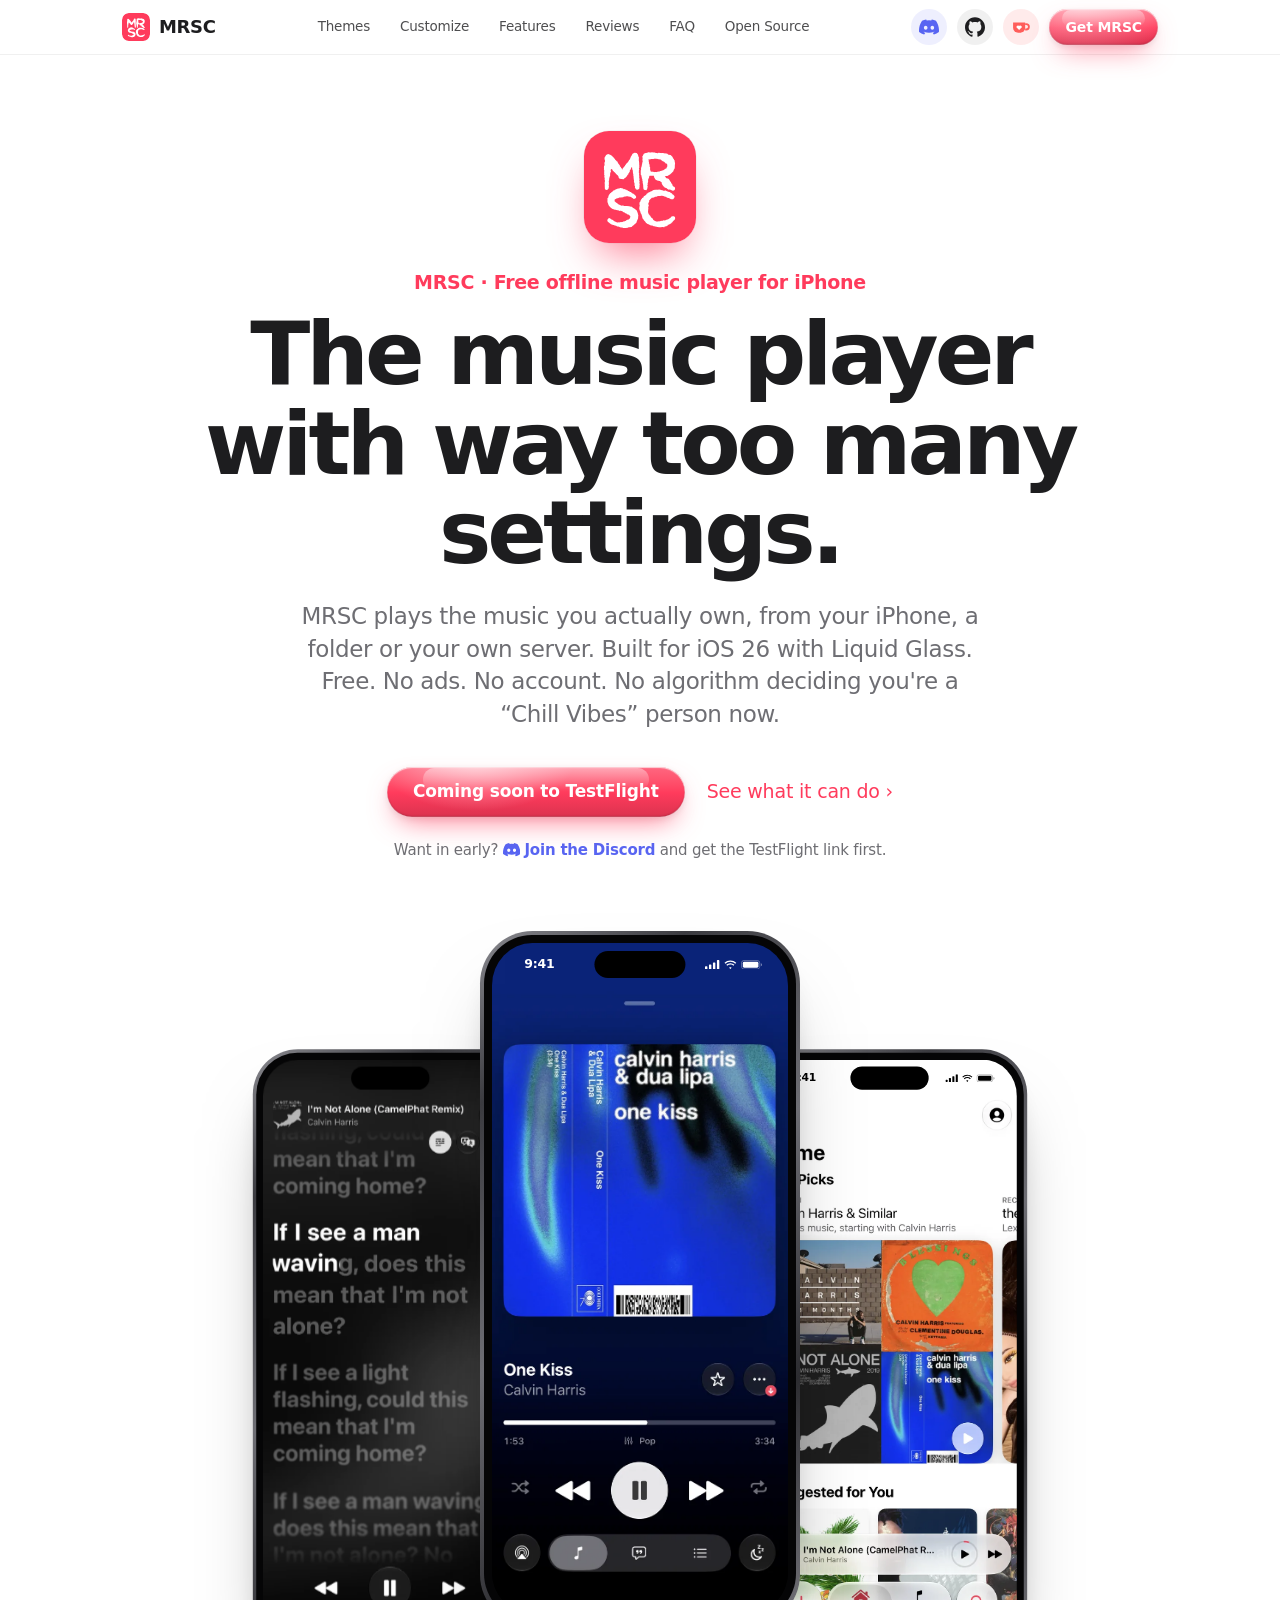
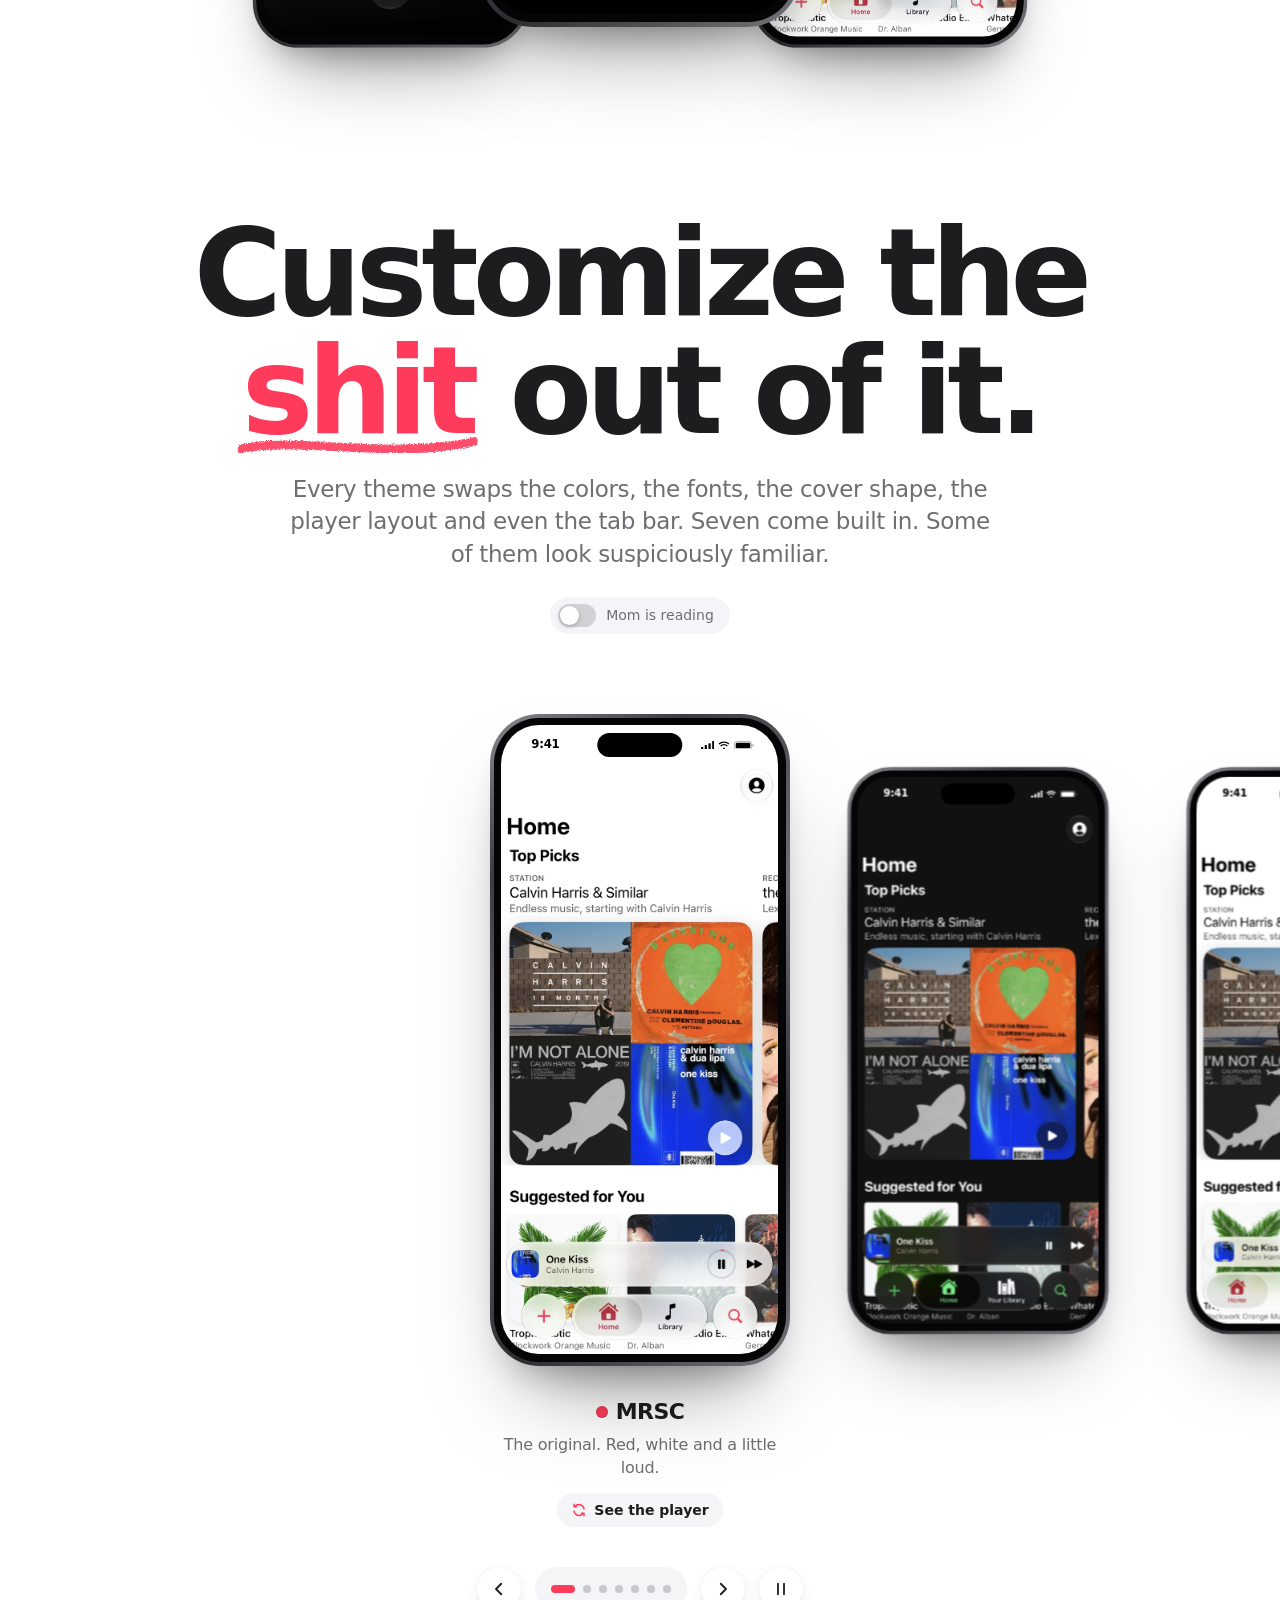
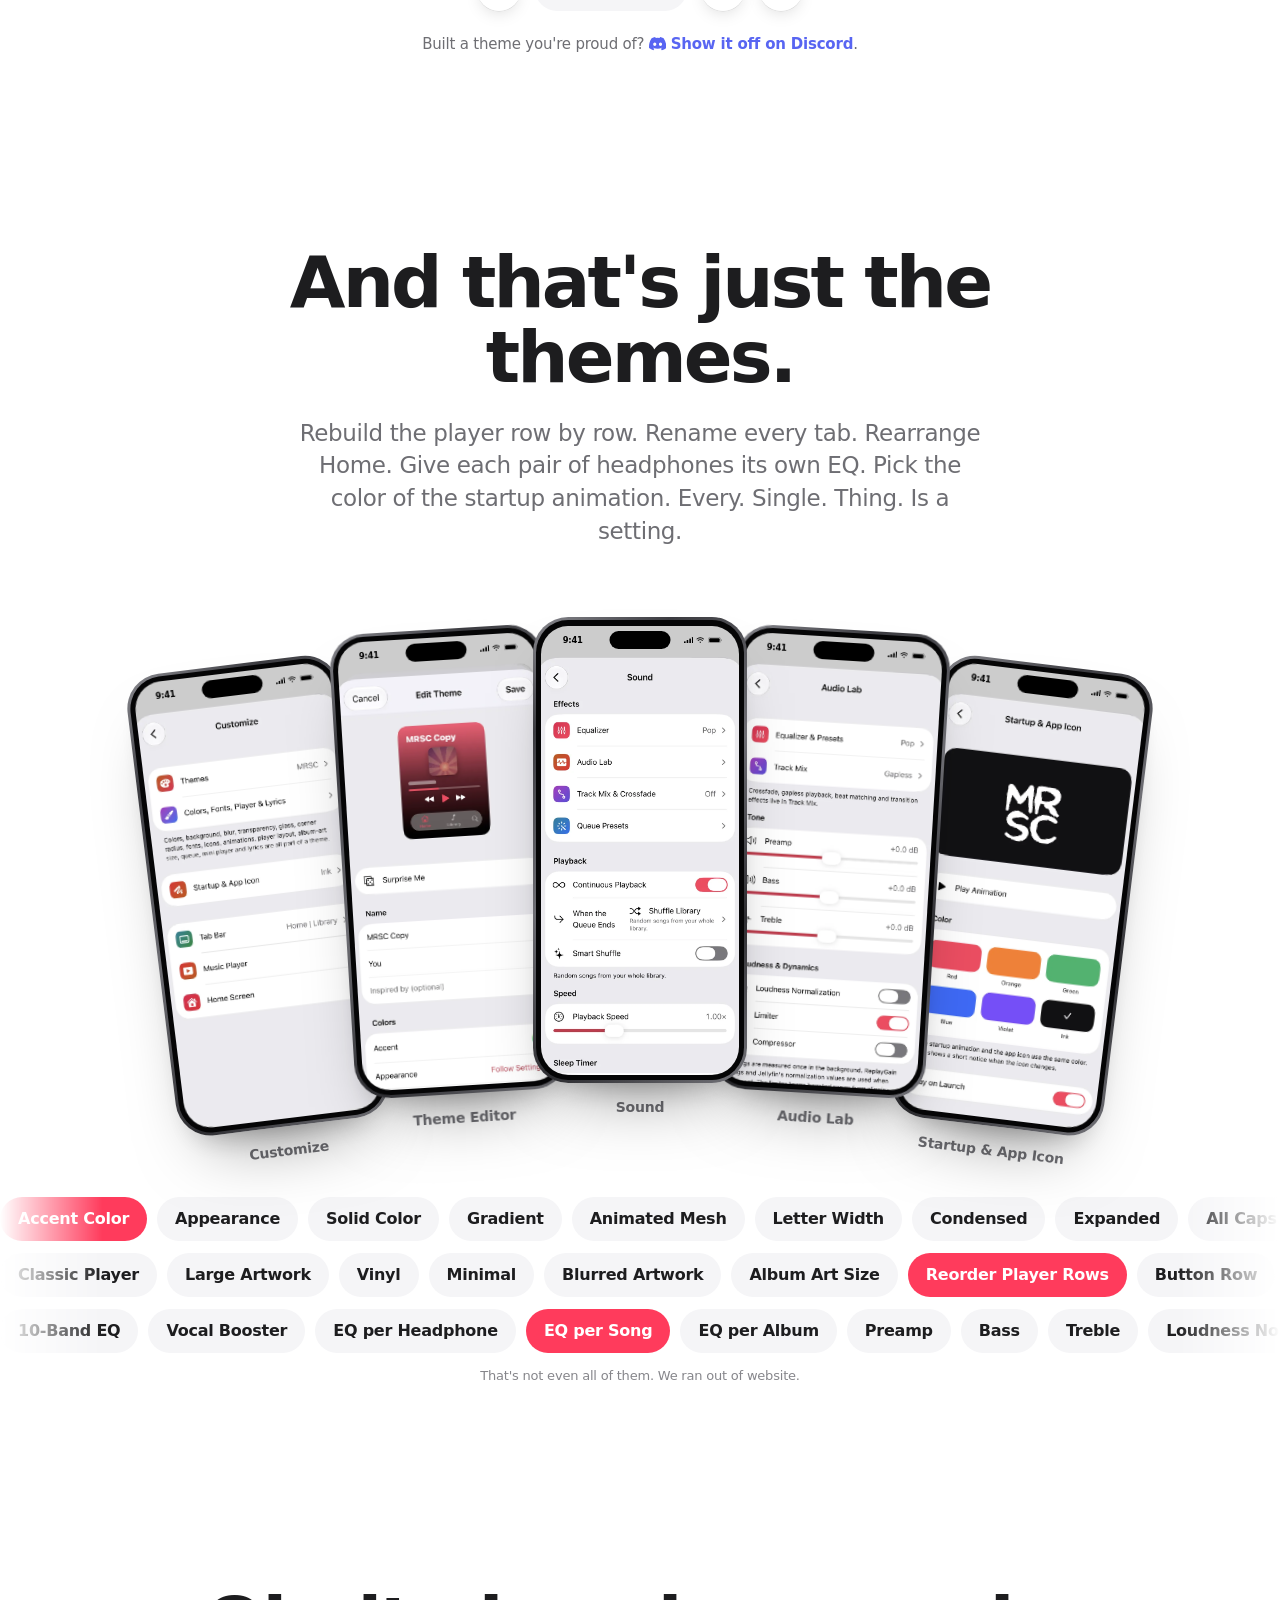
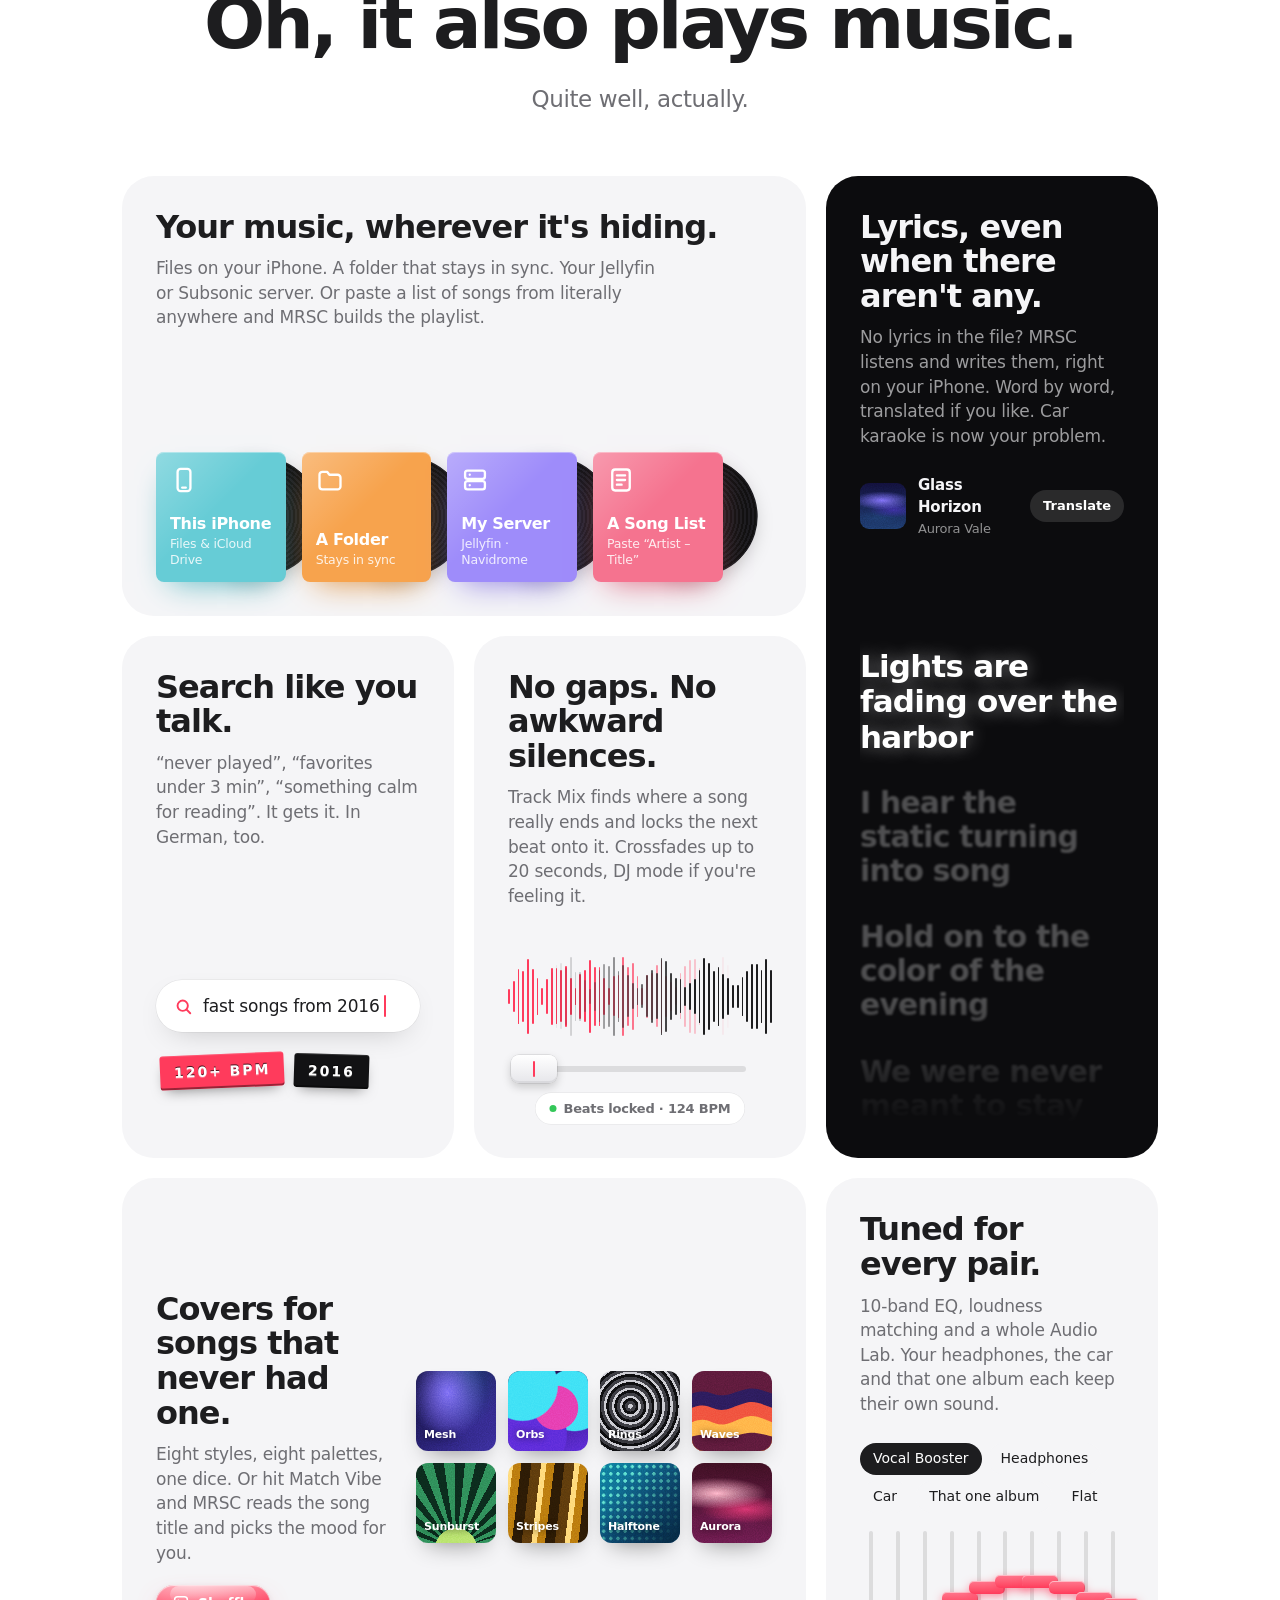
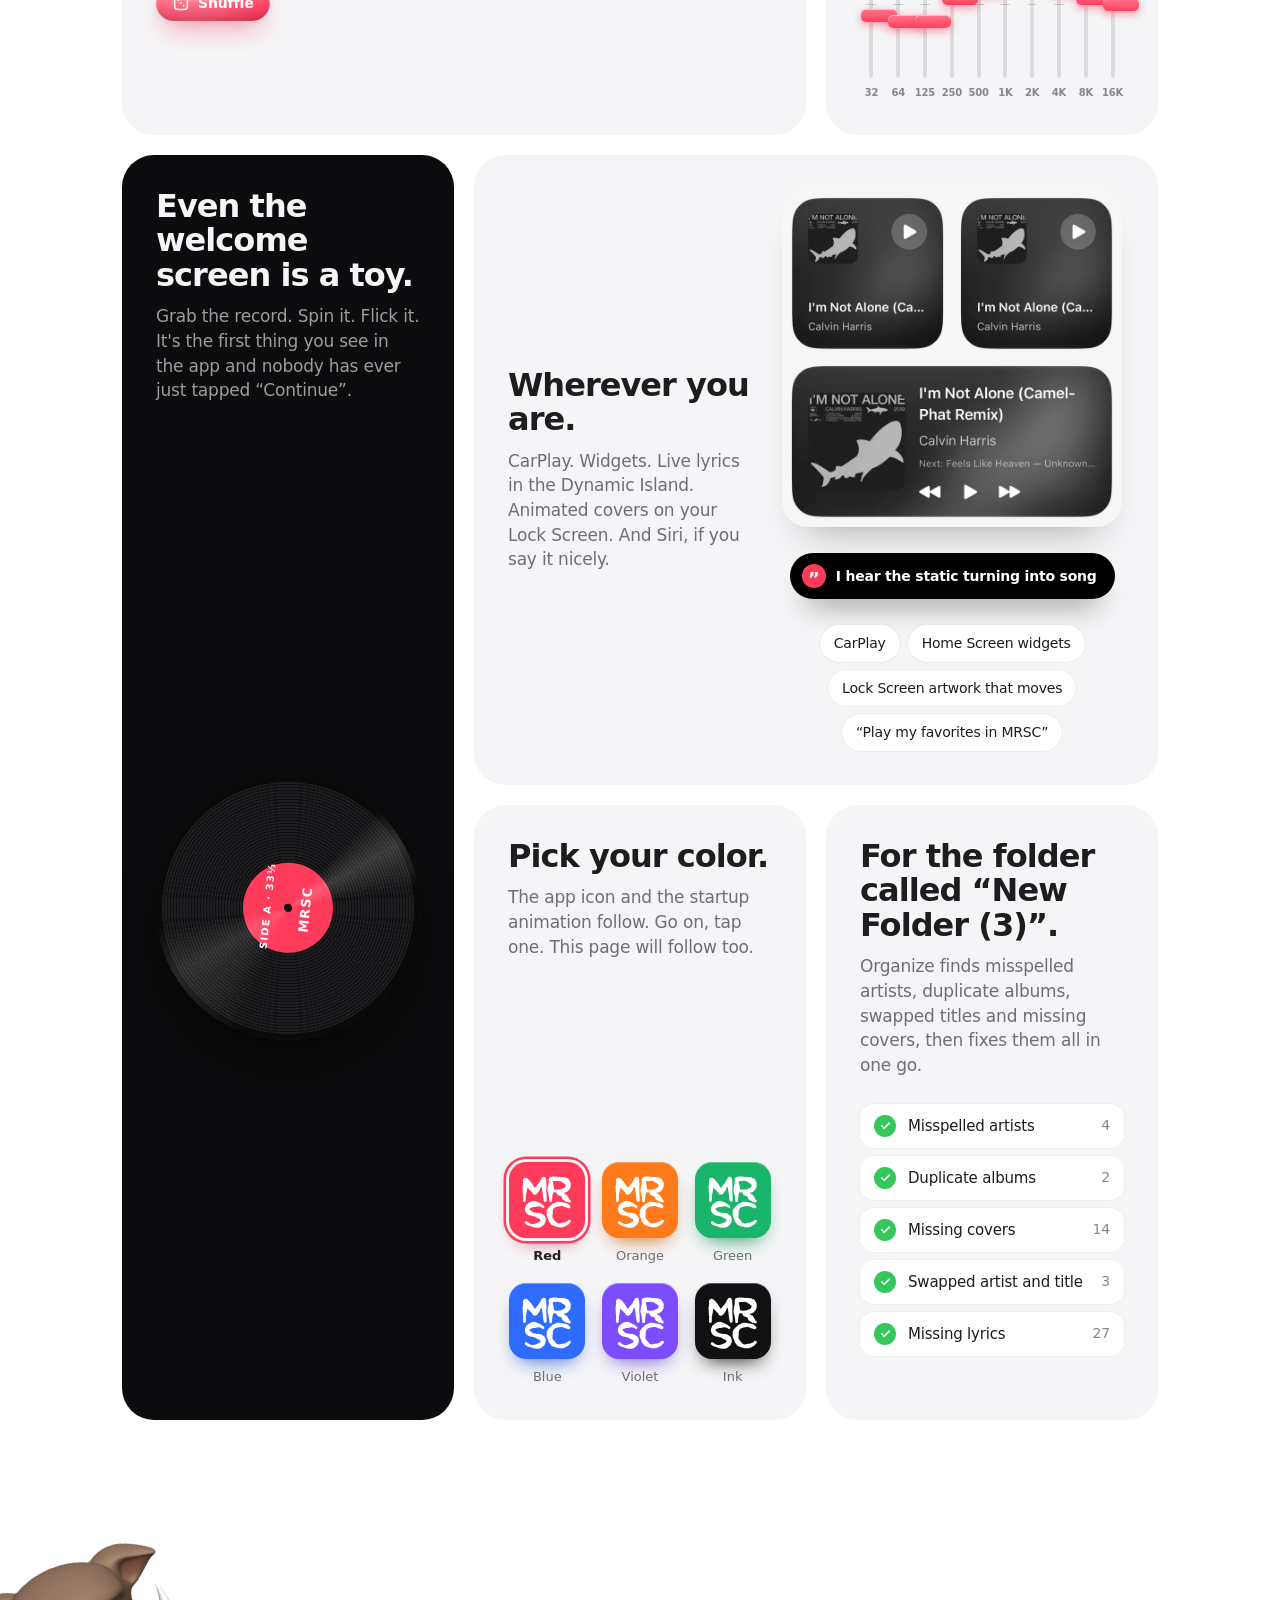
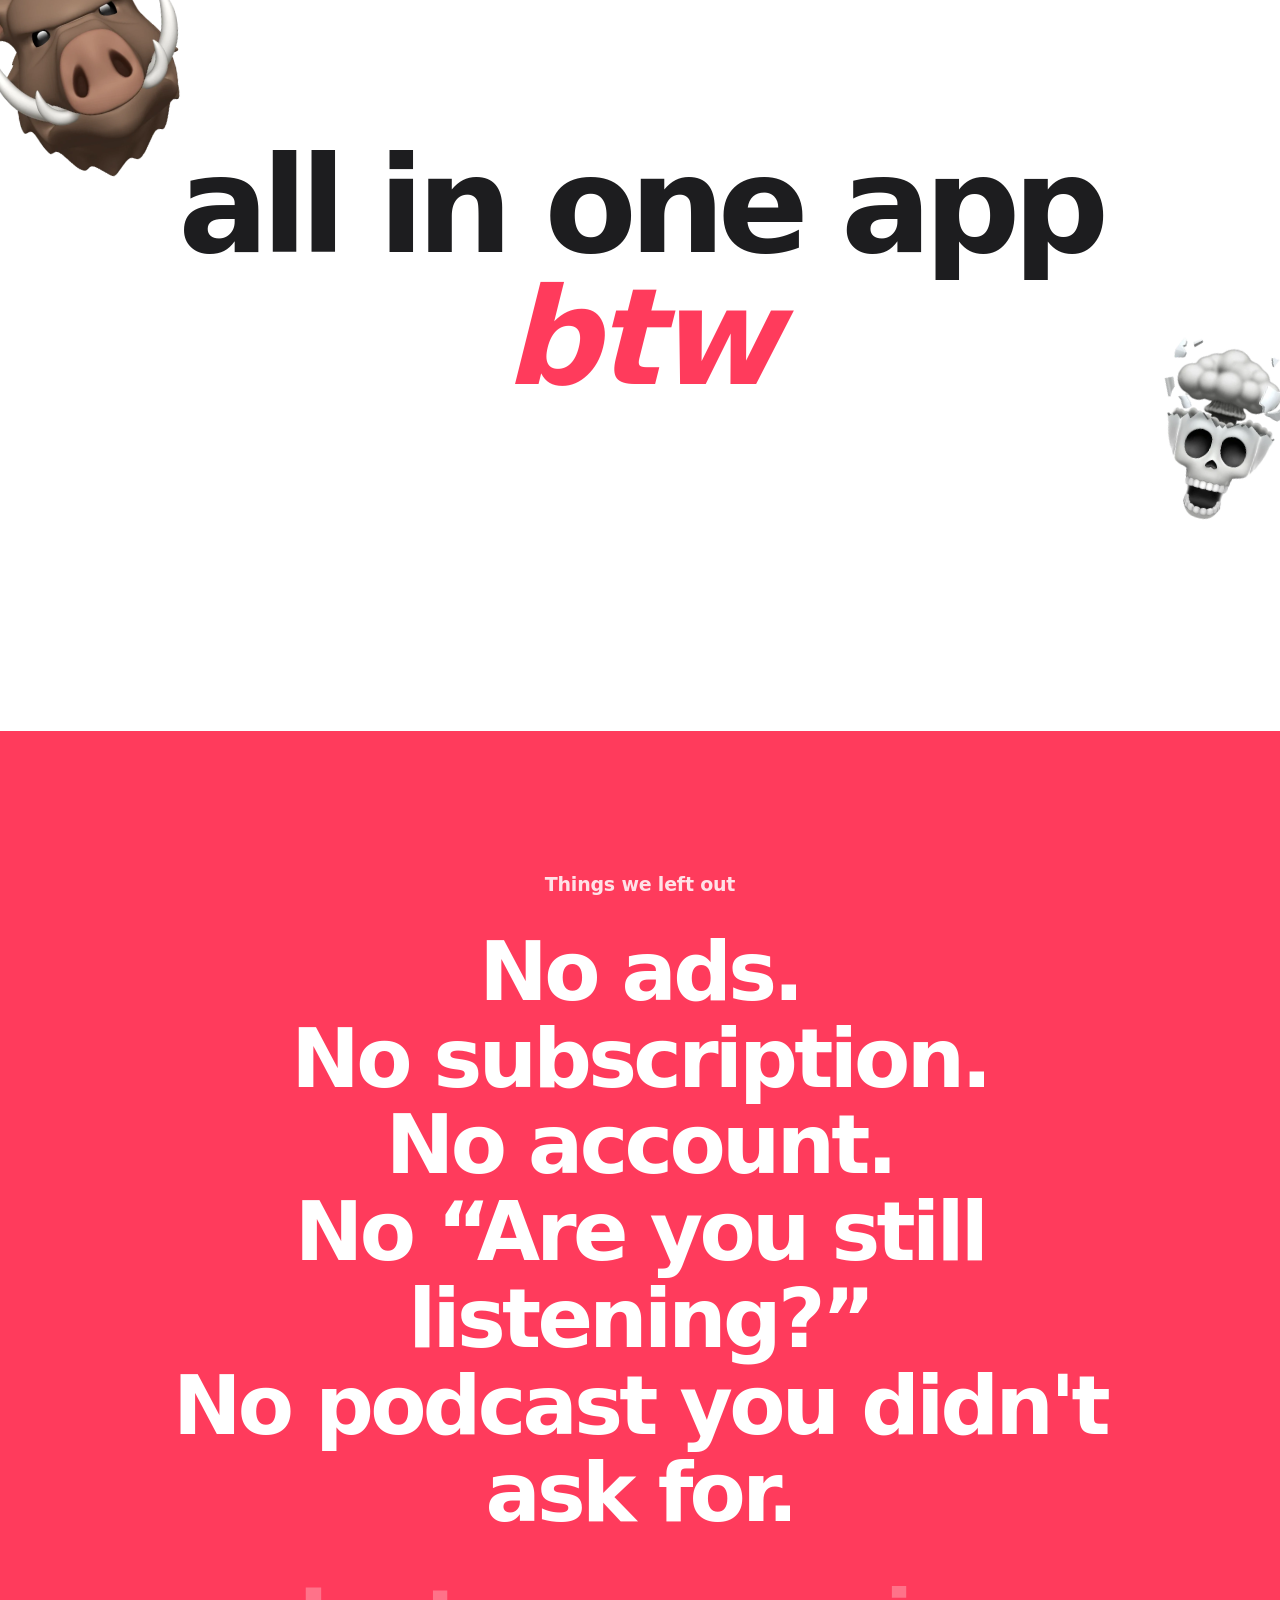
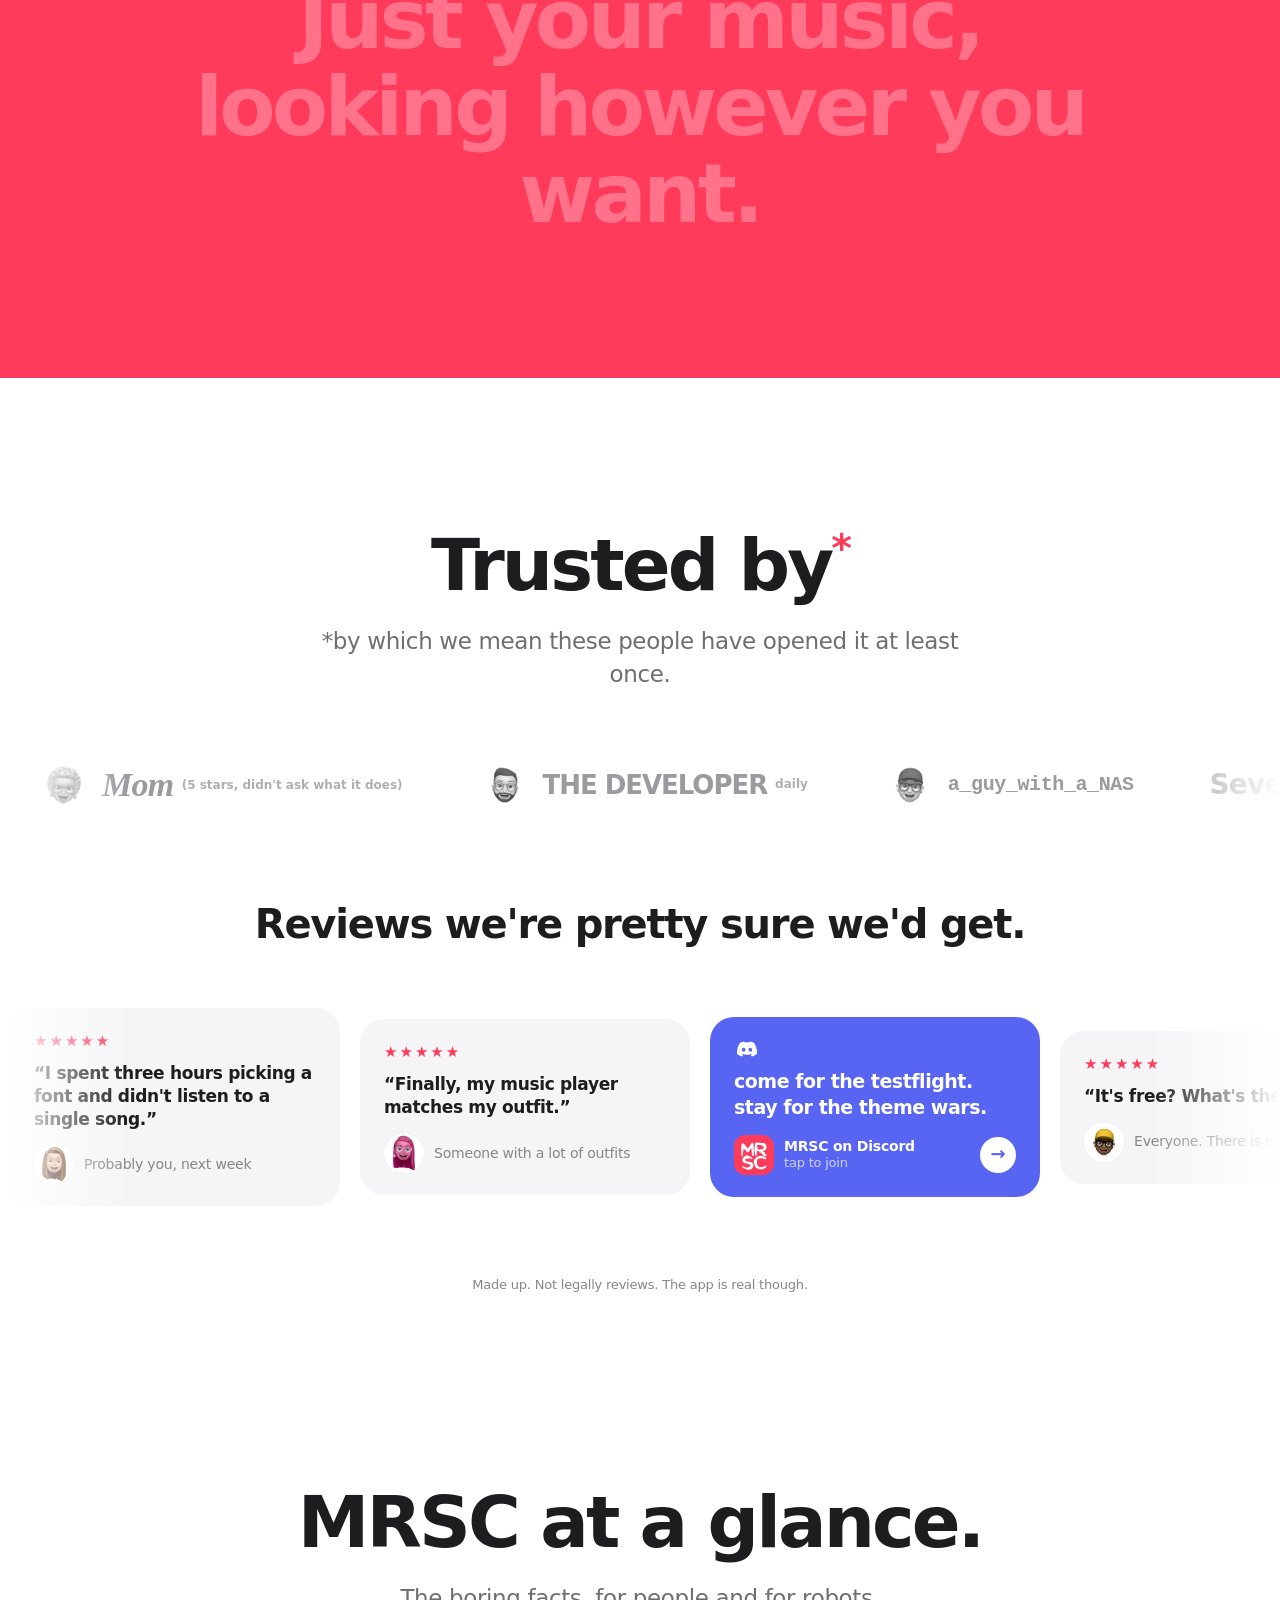
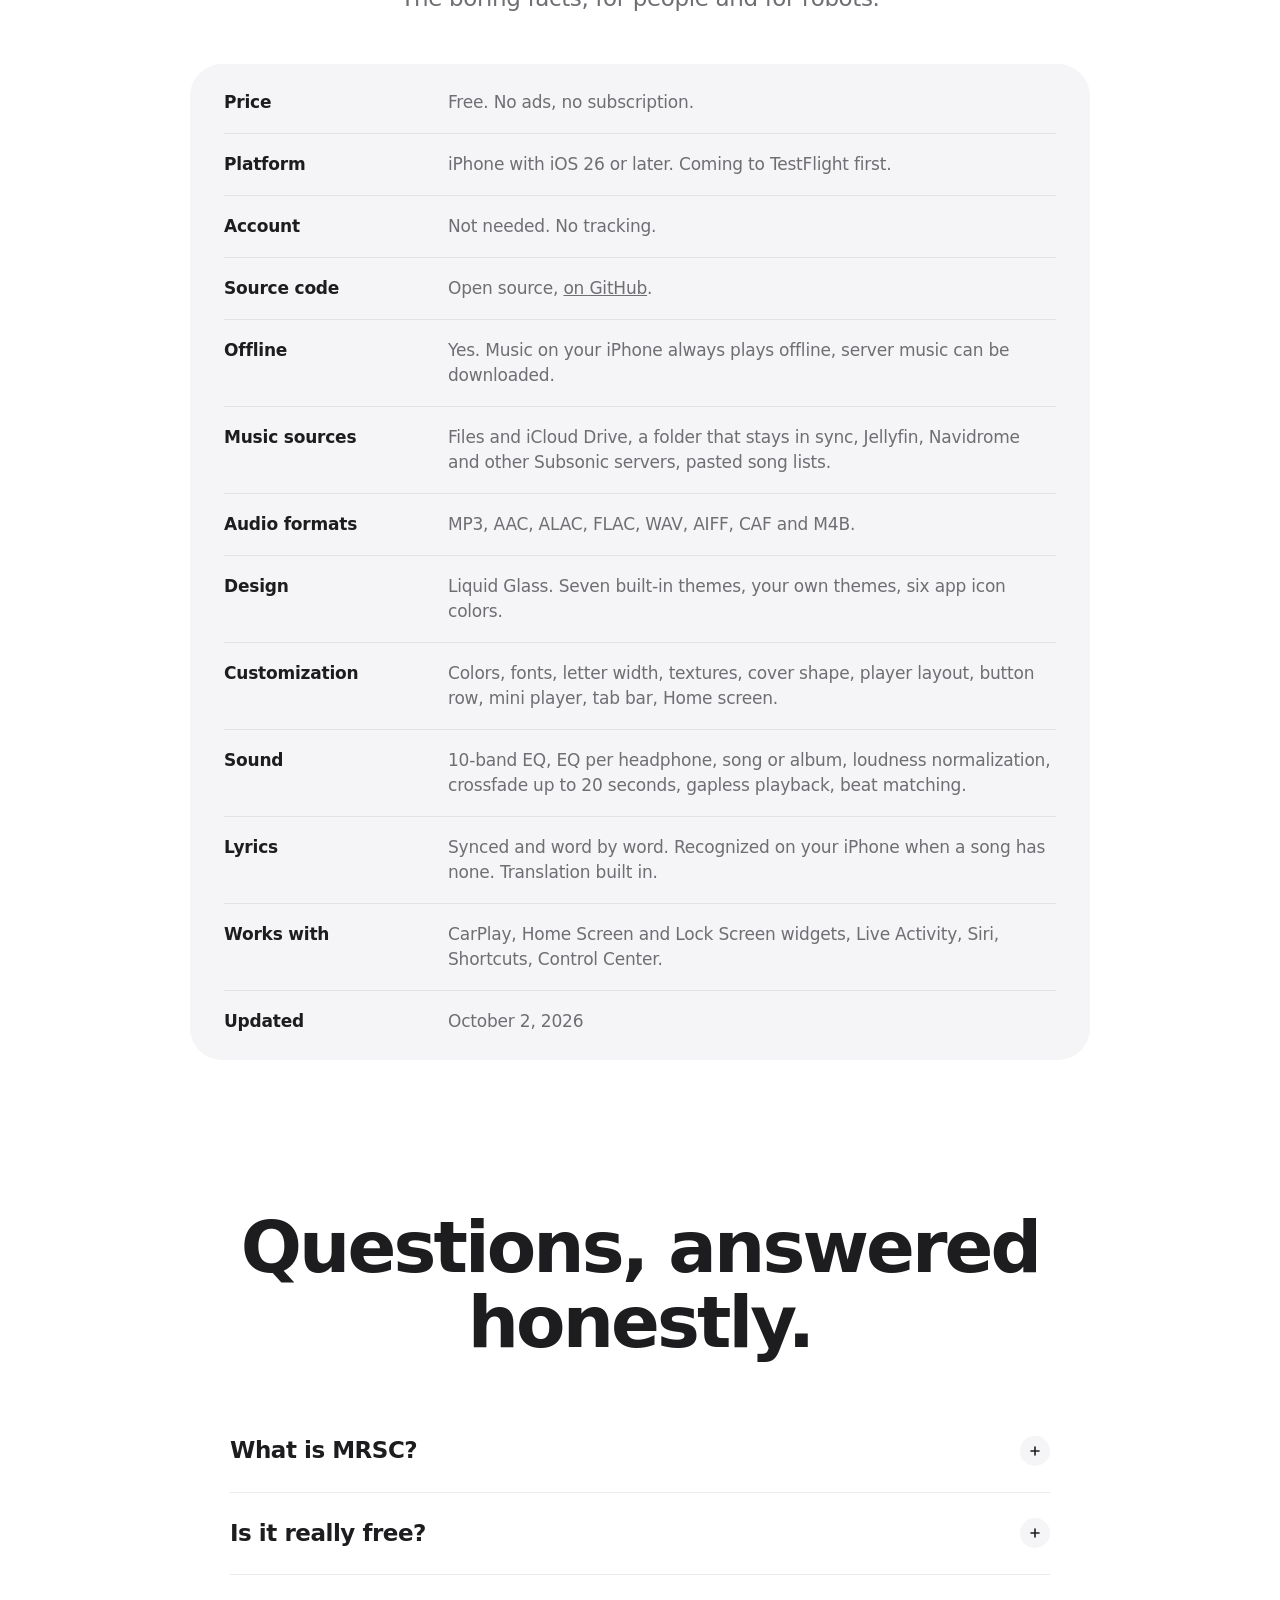
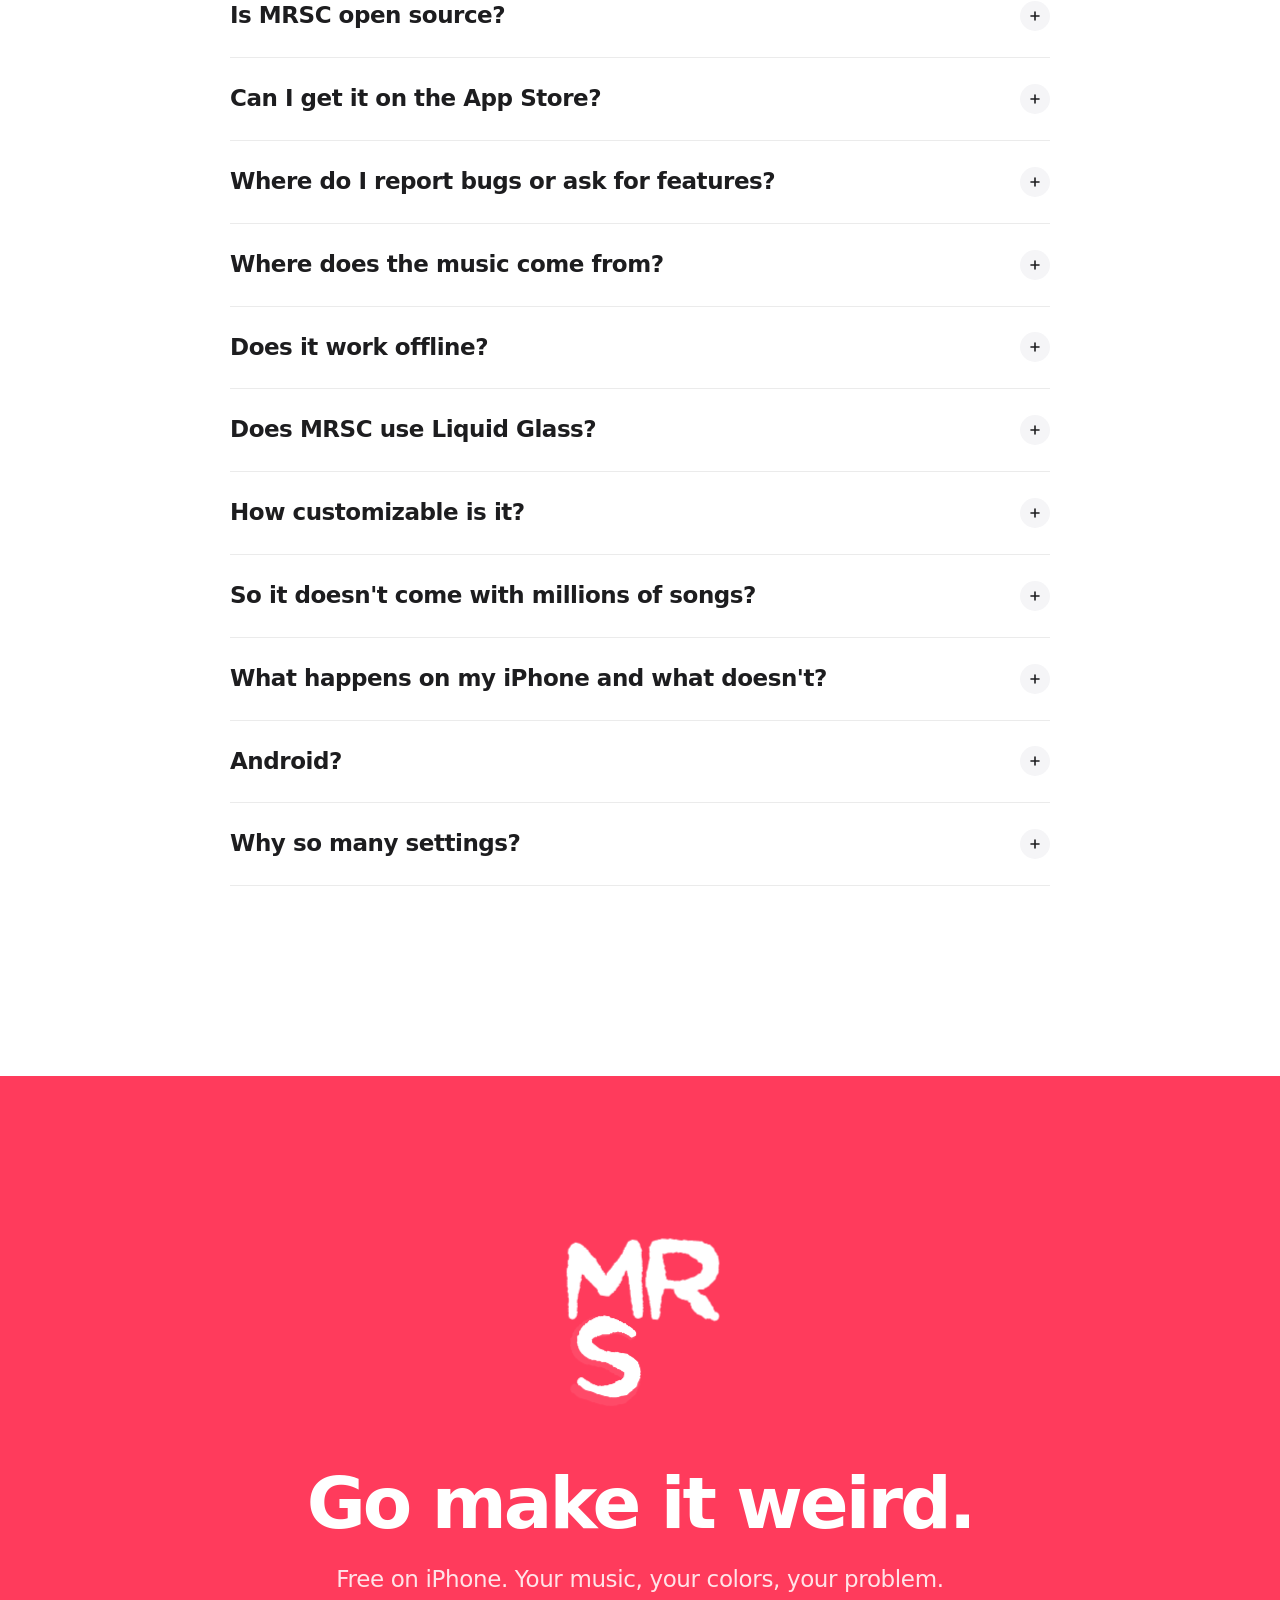
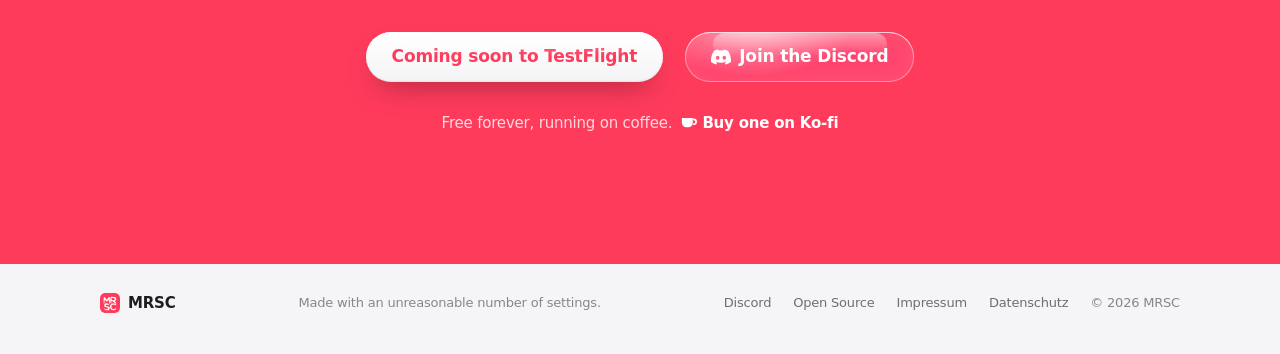
==== website/index.html @ f193be08 "MRSC: the music player with way too many settings Free, offline, customizable music player for iPhon" ====
<!doctype html>
<html lang="en">
<head>
<meta charset="utf-8">
<meta name="viewport" content="width=device-width, initial-scale=1, viewport-fit=cover">
<title>MRSC – Free, Customizable Offline Music Player for iPhone</title>
<meta name="description" content="MRSC is a free, customizable offline music player for iPhone with Liquid Glass design. Plays your own files, folders, Jellyfin or Navidrome. No ads, no account.">
<link rel="canonical" href="https://mrsc.pages.dev/">
<meta name="robots" content="index, follow, max-image-preview:large">
<meta name="theme-color" content="#FF3B5C">
<meta name="application-name" content="MRSC">
<meta name="apple-mobile-web-app-title" content="MRSC">
<meta property="og:type" content="website">
<meta property="og:site_name" content="MRSC">
<meta property="og:url" content="https://mrsc.pages.dev/">
<meta property="og:title" content="MRSC: the free music player with way too many settings">
<meta property="og:description" content="A free, offline, endlessly customizable music player for iPhone. Liquid Glass, your own files or server, no ads, no account.">
<meta property="og:image" content="https://mrsc.pages.dev/img/og-image.jpg">
<meta property="og:image:width" content="1200">
<meta property="og:image:height" content="630">
<meta property="og:image:alt" content="MRSC on iPhone: the player and the Home screen, next to the MRSC logo">
<meta property="og:locale" content="en_US">
<meta name="twitter:card" content="summary_large_image">
<meta name="twitter:title" content="MRSC: the free music player with way too many settings">
<meta name="twitter:description" content="A free, offline, endlessly customizable music player for iPhone. Liquid Glass, your own files or server, no ads, no account.">
<meta name="twitter:image" content="https://mrsc.pages.dev/img/og-image.jpg">
<link rel="icon" href="/favicon.ico" sizes="48x48">
<link rel="icon" href="/assets/favicon.svg" type="image/svg+xml">
<link rel="icon" href="/assets/favicon-96.png" type="image/png" sizes="96x96">
<link rel="apple-touch-icon" href="/assets/apple-touch-icon.png">
<link rel="manifest" href="site.webmanifest">
<link rel="preload" as="image" href="img/player-mrsc.webp" type="image/webp">
<script type="application/ld+json">
{
 "@context": "https://schema.org",
 "@graph": [
  {
   "@type": "MobileApplication",
   "@id": "https://mrsc.pages.dev/#app",
   "name": "MRSC",
   "alternateName": "MRSC Music Player",
   "description": "A free, customizable offline music player for iPhone with Liquid Glass design. Plays music files, synced folders and Jellyfin, Navidrome or Subsonic servers. No ads, no account.",
   "url": "https://mrsc.pages.dev/",
   "image": "https://mrsc.pages.dev/assets/icon-512.png",
   "screenshot": [
    "https://mrsc.pages.dev/img/player-mrsc.webp",
    "https://mrsc.pages.dev/img/home-mrsc.webp",
    "https://mrsc.pages.dev/img/lyrics.webp",
    "https://mrsc.pages.dev/img/customize.webp"
   ],
   "operatingSystem": "iOS 26 or later",
   "applicationCategory": "MultimediaApplication",
   "applicationSubCategory": "Music player",
   "isAccessibleForFree": true,
   "codeRepository": "https://github.com/Henkek221/mrsc",
   "offers": {
    "@type": "Offer",
    "price": "0",
    "priceCurrency": "EUR"
   },
   "inLanguage": "en",
   "dateModified": "2026-10-02",
   "keywords": "offline music player, iPhone music player, customizable music player, Liquid Glass, free music player without ads, Jellyfin client, Navidrome client, Subsonic client, FLAC player, synced lyrics",
   "featureList": [
    "Plays music offline from files, iCloud Drive and synced folders",
    "Streams and downloads from Jellyfin, Navidrome and other Subsonic servers",
    "Liquid Glass design for iOS 26",
    "Seven built-in themes and a full theme editor",
    "Customizable player layout, button row, tab bar and Home screen",
    "Synced, word-by-word lyrics with on-device recognition and translation",
    "10-band equalizer, per-headphone EQ, loudness normalization",
    "Crossfade, gapless playback and beat-matched transitions",
    "Smart search in plain English or German",
    "CarPlay, widgets, Live Activity, Siri and Shortcuts",
    "No ads, no subscription, no account",
    "Open source on GitHub"
   ],
   "publisher": {
    "@id": "https://mrsc.pages.dev/#org"
   }
  },
  {
   "@type": "Organization",
   "@id": "https://mrsc.pages.dev/#org",
   "name": "MRSC",
   "url": "https://mrsc.pages.dev/",
   "logo": "https://mrsc.pages.dev/assets/icon-512.png",
   "sameAs": [
    "https://discord.gg/kZTTJxjvQW",
    "https://github.com/Henkek221/mrsc",
    "https://ko-fi.com/henrikkk"
   ]
  },
  {
   "@type": "WebSite",
   "@id": "https://mrsc.pages.dev/#website",
   "url": "https://mrsc.pages.dev/",
   "name": "MRSC",
   "inLanguage": "en",
   "publisher": {
    "@id": "https://mrsc.pages.dev/#org"
   }
  },
  {
   "@type": "FAQPage",
   "@id": "https://mrsc.pages.dev/#faq",
   "mainEntity": [
    {
     "@type": "Question",
     "name": "What is MRSC?",
     "acceptedAnswer": {
      "@type": "Answer",
      "text": "MRSC is a free music player for iPhone that plays the music you own: files on your iPhone, a folder that stays in sync, or your own Jellyfin, Navidrome or Subsonic server. It works offline, has no ads and no account, uses Apple's Liquid Glass design and lets you customize almost everything."
     }
    },
    {
     "@type": "Question",
     "name": "Is it really free?",
     "acceptedAnswer": {
      "@type": "Answer",
      "text": "Yes. No ads, no subscription, no account. The app's own About page says so and we're not going to argue with it. If you'd like to say thanks anyway, you can buy the developer a coffee on Ko-fi."
     }
    },
    {
     "@type": "Question",
     "name": "Is MRSC open source?",
     "acceptedAnswer": {
      "@type": "Answer",
      "text": "Yes. The whole app is on GitHub. Read it, fork it, or add the setting you think is missing and send a pull request."
     }
    },
    {
     "@type": "Question",
     "name": "Can I get it on the App Store?",
     "acceptedAnswer": {
      "@type": "Answer",
      "text": "Not yet. MRSC is coming to TestFlight first, so you can try the beta before it lands in the App Store. Join the MRSC Discord and you get the TestFlight link first."
     }
    },
    {
     "@type": "Question",
     "name": "Where do I report bugs or ask for features?",
     "acceptedAnswer": {
      "@type": "Answer",
      "text": "On the MRSC Discord. Post bugs, ideas and your weirdest themes there. Someone actually reads it, usually faster than is healthy."
     }
    },
    {
     "@type": "Question",
     "name": "Where does the music come from?",
     "acceptedAnswer": {
      "@type": "Answer",
      "text": "From you. Files on your iPhone or iCloud Drive, a folder that stays in sync, or your own music server: Jellyfin, Navidrome and anything else that speaks Subsonic (Gonic, Airsonic, Ampache, Nextcloud Music). It plays MP3, AAC, ALAC, FLAC, WAV, AIFF and friends."
     }
    },
    {
     "@type": "Question",
     "name": "Does it work offline?",
     "acceptedAnswer": {
      "@type": "Answer",
      "text": "Yes. Music on your iPhone always plays offline. Music from your server can be downloaded, then you flip on Offline Mode. Favorites and plays you change offline sync back once you're online again."
     }
    },
    {
     "@type": "Question",
     "name": "Does MRSC use Liquid Glass?",
     "acceptedAnswer": {
      "@type": "Answer",
      "text": "Yes. MRSC is built for iOS 26 and uses Apple's Liquid Glass for the tab bar, the player controls and the buttons. Themes can tint the glass with your accent color and change blur, transparency and corner radius."
     }
    },
    {
     "@type": "Question",
     "name": "How customizable is it?",
     "acceptedAnswer": {
      "@type": "Answer",
      "text": "Very. Seven built-in themes, or build your own: accent color, background, font, letter width, textures, cover shape, player layout, button row, mini player, tab bar, Home screen and app icon. Themes can be shared as .mrsctheme files."
     }
    },
    {
     "@type": "Question",
     "name": "So it doesn't come with millions of songs?",
     "acceptedAnswer": {
      "@type": "Answer",
      "text": "Nope. MRSC plays the music you already have. Free streaming of everything would be lovely, but lawyers exist. You can paste a song list from anywhere and MRSC builds the playlist from your own library."
     }
    },
    {
     "@type": "Question",
     "name": "What happens on my iPhone and what doesn't?",
     "acceptedAnswer": {
      "@type": "Answer",
      "text": "Lyrics recognition, translation, smart search and the daily “Made for You” mixes all run on your iPhone. When you ask MRSC to fix tags or find covers, it looks them up online (iTunes Search, MusicBrainz, Cover Art Archive)."
     }
    },
    {
     "@type": "Question",
     "name": "Android?",
     "acceptedAnswer": {
      "@type": "Answer",
      "text": "iPhone only. Portrait only. We have priorities."
     }
    },
    {
     "@type": "Question",
     "name": "Why so many settings?",
     "acceptedAnswer": {
      "@type": "Answer",
      "text": "Yes."
     }
    }
   ]
  }
 ]
}
</script>
<link rel="stylesheet" href="styles.css?v=20261004d">
<script>document.documentElement.classList.add('js')</script>
<noscript><style>.splash{display:none}body.is-splashing{overflow:auto}</style></noscript>
</head>
<body class="is-splashing">
<svg width="0" height="0" style="position:absolute" aria-hidden="true"><symbol id="i-discord" viewBox="0 0 24 24"><path d="M20.317 4.37a19.791 19.791 0 0 0-4.885-1.515.074.074 0 0 0-.079.037c-.21.375-.444.864-.608 1.25a18.27 18.27 0 0 0-5.487 0 12.64 12.64 0 0 0-.617-1.25.077.077 0 0 0-.079-.037A19.736 19.736 0 0 0 3.677 4.37a.07.07 0 0 0-.032.027C.533 9.046-.32 13.58.099 18.057a.082.082 0 0 0 .031.057 19.9 19.9 0 0 0 5.993 3.03.078.078 0 0 0 .084-.028c.462-.63.874-1.295 1.226-1.994a.076.076 0 0 0-.041-.106 13.107 13.107 0 0 1-1.872-.892.077.077 0 0 1-.008-.128 10.2 10.2 0 0 0 .372-.292.074.074 0 0 1 .077-.01c3.928 1.793 8.18 1.793 12.062 0a.074.074 0 0 1 .078.01c.12.098.246.198.373.292a.077.077 0 0 1-.006.127 12.299 12.299 0 0 1-1.873.892.077.077 0 0 0-.041.107c.36.698.772 1.362 1.225 1.993a.076.076 0 0 0 .084.028 19.839 19.839 0 0 0 6.002-3.03.077.077 0 0 0 .032-.054c.5-5.177-.838-9.674-3.549-13.66a.061.061 0 0 0-.031-.03zM8.02 15.33c-1.183 0-2.157-1.085-2.157-2.419 0-1.333.956-2.419 2.157-2.419 1.21 0 2.176 1.096 2.157 2.42 0 1.333-.956 2.418-2.157 2.418zm7.975 0c-1.183 0-2.157-1.085-2.157-2.419 0-1.333.955-2.419 2.157-2.419 1.21 0 2.176 1.096 2.157 2.42 0 1.333-.946 2.418-2.157 2.418z"/></symbol><symbol id="i-kofi" viewBox="0 0 24 24"><path d="M2.5 6.5h14.5v6.5a6 6 0 0 1-6 6H8.5a6 6 0 0 1-6-6z"/><path d="M17 8.5h1.25a3.25 3.25 0 0 1 0 6.5H17" fill="none" stroke="currentColor" stroke-width="2.2"/><path d="M9.75 15.6l-2.7-2.6a1.7 1.7 0 0 1 2.4-2.4l.3.3.3-.3a1.7 1.7 0 0 1 2.4 2.4z" fill="#fff"/></symbol><symbol id="i-github" viewBox="0 0 24 24"><path d="M12 .297c-6.63 0-12 5.373-12 12 0 5.303 3.438 9.8 8.205 11.385.6.113.82-.258.82-.577 0-.285-.01-1.04-.015-2.04-3.338.724-4.042-1.61-4.042-1.61C4.422 18.07 3.633 17.7 3.633 17.7c-1.087-.744.084-.729.084-.729 1.205.084 1.838 1.236 1.838 1.236 1.07 1.835 2.809 1.305 3.495.998.108-.776.417-1.305.76-1.605-2.665-.3-5.466-1.332-5.466-5.93 0-1.31.465-2.38 1.235-3.22-.135-.303-.54-1.523.105-3.176 0 0 1.005-.322 3.3 1.23.96-.267 1.98-.399 3-.405 1.02.006 2.04.138 3 .405 2.28-1.552 3.285-1.23 3.285-1.23.645 1.653.24 2.873.12 3.176.765.84 1.23 1.91 1.23 3.22 0 4.61-2.805 5.625-5.475 5.92.42.36.81 1.096.81 2.22 0 1.606-.015 2.896-.015 3.286 0 .315.21.69.825.57C20.565 22.092 24 17.592 24 12.297c0-6.627-5.373-12-12-12"/></symbol></svg>

<!-- Startup animation: the same stamp as the app (Startup.swift) -->
<div class="splash" id="splash" aria-hidden="true">
  <div class="splash-flood"></div>
  <svg class="splash-logo" viewBox="0 0 1024 1024"></svg>
</div>

<header class="nav" id="nav">
  <div class="nav-inner">
    <a class="nav-brand" href="#top" aria-label="MRSC home">
      <img src="assets/favicon.svg" alt="" width="28" height="28">
      <span>MRSC</span>
    </a>
    <nav class="nav-links" aria-label="Sections">
      <a href="#customize">Themes</a>
      <a href="#knobs">Customize</a>
      <a href="#features">Features</a>
      <a href="#trusted">Reviews</a>
      <a href="#faq">FAQ</a>
      <a href="open-source.html">Open Source</a>
    </nav>
    <div class="nav-actions">
      <a class="nav-discord" href="https://discord.gg/kZTTJxjvQW" target="_blank" rel="noopener" aria-label="MRSC on Discord"><svg viewBox="0 0 24 24" aria-hidden="true"><use href="#i-discord"/></svg></a>
      <a class="nav-discord nav-github" href="https://github.com/Henkek221/mrsc" target="_blank" rel="noopener" aria-label="MRSC on GitHub"><svg viewBox="0 0 24 24" aria-hidden="true"><use href="#i-github"/></svg></a>
      <a class="nav-discord nav-kofi" href="https://ko-fi.com/henrikkk" target="_blank" rel="noopener" aria-label="Buy MRSC a coffee on Ko-fi"><svg viewBox="0 0 24 24" aria-hidden="true"><use href="#i-kofi"/></svg></a>
      <a class="glass-btn glass-btn--sm" href="#get" data-store-link>Get MRSC</a>
    </div>
  </div>
</header>

<main id="top">

  <!-- Hero -->
  <section class="hero">
    <div class="hero-copy reveal">
      <img class="hero-icon" src="assets/icon.svg" alt="MRSC app icon" width="112" height="112">
      <p class="hero-kicker">MRSC · Free offline music player for iPhone</p>
      <h1>The music player with way&nbsp;too many settings.</h1>
      <p class="lede">MRSC plays the music you actually own, from your iPhone, a folder or your own server. Built for iOS 26 with Liquid Glass. Free. No ads. No account. No algorithm deciding you're a “Chill Vibes” person now.</p>
      <div class="cta-row">
        <a class="glass-btn" href="#get" data-store-link><span data-store-label>Coming soon to TestFlight</span></a>
        <a class="text-link" href="#customize">See what it can do <span aria-hidden="true">›</span></a>
      </div>
      <p class="dc-note">Want in early? <a href="https://discord.gg/kZTTJxjvQW" target="_blank" rel="noopener"><svg viewBox="0 0 24 24" aria-hidden="true"><use href="#i-discord"/></svg>Join the Discord</a> and get the TestFlight link first.</p>
    </div>
    <div class="hero-phones" id="heroPhones">
      <div class="hero-phone hero-phone--left" data-shot="lyrics" data-mock="lyrics" data-theme="crimson"></div>
      <div class="hero-phone hero-phone--center" data-shot="player-mrsc" data-mock="np" data-theme="mrsc"></div>
      <div class="hero-phone hero-phone--right" data-shot="home" data-mock="library" data-theme="mrsc"></div>
    </div>
  </section>

  <!-- Customize the shit out of it -->
  <section class="customize" id="customize">
    <div class="section-head reveal">
      <h2 class="mega">Customize the <span class="swear" id="swear"><span class="swear-word">shit</span><svg class="brush-underline" viewBox="0 0 480 40" preserveAspectRatio="none" aria-hidden="true"><defs><filter id="rough" x="-5%" y="-50%" width="110%" height="200%"><feTurbulence type="fractalNoise" baseFrequency="0.9" numOctaves="2" seed="4"/><feDisplacementMap in="SourceGraphic" scale="5"/></filter></defs><path d="M6 26 C120 12 300 38 474 18"/></svg></span> out of it.</h2>
      <p class="lede">Every theme swaps the colors, the fonts, the cover shape, the player layout and even the tab bar. Seven come built in. Some of them look suspiciously familiar.</p>
      <button class="mom-toggle" id="momToggle" type="button" aria-pressed="false">
        <span class="mom-switch" aria-hidden="true"><span></span></span>
        Mom is reading
      </button>
    </div>

    <div class="carousel" id="carousel" aria-roledescription="carousel" aria-label="Themes">
      <div class="carousel-track" id="carouselTrack"></div>
    </div>
    <div class="carousel-ui">
      <button class="glass-round" id="carPrev" type="button" aria-label="Previous theme"><svg viewBox="0 0 24 24"><path d="M15 5l-7 7 7 7"/></svg></button>
      <div class="carousel-dots" id="carouselDots" role="tablist"></div>
      <button class="glass-round" id="carNext" type="button" aria-label="Next theme"><svg viewBox="0 0 24 24"><path d="M9 5l7 7-7 7"/></svg></button>
      <button class="glass-round" id="carPlay" type="button" aria-label="Pause slideshow"><svg viewBox="0 0 24 24" class="i-pause"><path d="M8 5v14M16 5v14"/></svg><svg viewBox="0 0 24 24" class="i-play"><path d="M8 5l11 7-11 7z"/></svg></button>
    </div>
    <p class="dc-note center">Built a theme you're proud of? <a href="https://discord.gg/kZTTJxjvQW" target="_blank" rel="noopener"><svg viewBox="0 0 24 24" aria-hidden="true"><use href="#i-discord"/></svg>Show it off on Discord</a>.</p>
  </section>

  <!-- Every knob -->
  <section class="knobs" id="knobs">
    <div class="section-head reveal">
      <h2>And that's just the themes.</h2>
      <p class="lede">Rebuild the player row by row. Rename every tab. Rearrange Home. Give each pair of headphones its own EQ. Pick the color of the startup animation. Every. Single. Thing. Is a setting.</p>
    </div>
    <div class="knob-phones" id="knobPhones">
      <figure class="knob-phone" style="--r:-7deg;--y:46px"><div data-shot="customize"></div><figcaption>Customize</figcaption></figure>
      <figure class="knob-phone" style="--r:-3.5deg;--y:12px"><div data-shot="edit-theme"></div><figcaption>Theme Editor</figcaption></figure>
      <figure class="knob-phone knob-phone--mid" style="--r:0deg;--y:0px"><div data-shot="sound"></div><figcaption>Sound</figcaption></figure>
      <figure class="knob-phone" style="--r:3.5deg;--y:12px"><div data-shot="audio-lab"></div><figcaption>Audio Lab</figcaption></figure>
      <figure class="knob-phone" style="--r:7deg;--y:46px"><div data-shot="app-icon"></div><figcaption>Startup &amp; App Icon</figcaption></figure>
    </div>
    <div class="knob-wall" id="knobWall" aria-label="Some of the settings in MRSC"></div>
    <p class="fine center">That's not even all of them. We ran out of website.</p>
  </section>

  <!-- Features -->
  <section class="features" id="features">
    <div class="section-head reveal">
      <h2>Oh, it also plays music.</h2>
      <p class="lede">Quite well, actually.</p>
    </div>

    <div class="bento">
      <article class="tile tile--wide tile--sources reveal">
        <div class="tile-copy">
          <h3>Your music, wherever it's hiding.</h3>
          <p>Files on your iPhone. A folder that stays in sync. Your Jellyfin or Subsonic server. Or paste a list of songs from literally anywhere and MRSC builds the playlist.</p>
        </div>
        <div class="sleeves" id="sleeves"></div>
      </article>
      <article class="tile tile--tall tile--dark tile--lyrics reveal">
        <div class="tile-copy">
          <h3>Lyrics, even when there aren't any.</h3>
          <p>No lyrics in the file? MRSC listens and writes them, right on your iPhone. Word by word, translated if you like. Car karaoke is now your problem.</p>
        </div>
        <div class="lyrics-demo" id="lyricsDemo"></div>
      </article>
      <article class="tile tile--search reveal">
        <div class="tile-copy">
          <h3>Search like you talk.</h3>
          <p>“never played”, “favorites under 3 min”, “something calm for reading”. It gets it. In German, too.</p>
        </div>
        <div class="search-demo">
          <div class="search-pill"><svg viewBox="0 0 24 24" aria-hidden="true"><circle cx="11" cy="11" r="6.5"/><path d="M16 16l4.5 4.5"/></svg><span id="searchText"></span><i class="caret"></i></div>
          <div class="tapes" id="tapes"></div>
        </div>
      </article>
      <article class="tile tile--mix reveal">
        <div class="tile-copy">
          <h3>No gaps. No awkward silences.</h3>
          <p>Track Mix finds where a song really ends and locks the next beat onto it. Crossfades up to 20 seconds, DJ mode if you're feeling it.</p>
        </div>
        <div class="mix-demo" id="mixDemo">
          <div class="mix-wave mix-wave--a"></div>
          <div class="mix-wave mix-wave--b"></div>
          <div class="mix-fader"><span></span></div>
          <div class="mix-label">Beats locked · 124 BPM</div>
        </div>
      </article>
      <article class="tile tile--wide tile--covers reveal">
        <div class="tile-copy">
          <h3>Covers for songs that never had one.</h3>
          <p>Eight styles, eight palettes, one dice. Or hit Match Vibe and MRSC reads the song title and picks the mood for you.</p>
          <button class="glass-btn glass-btn--sm" id="coverShuffle" type="button">
            <svg viewBox="0 0 24 24" aria-hidden="true"><rect x="3.5" y="3.5" width="17" height="17" rx="4"/><circle cx="8.5" cy="8.5" r="1.2" class="dot"/><circle cx="15.5" cy="15.5" r="1.2" class="dot"/><circle cx="12" cy="12" r="1.2" class="dot"/></svg>
            Shuffle
          </button>
        </div>
        <div class="cover-grid" id="coverGrid"></div>
      </article>
      <article class="tile tile--eq reveal">
        <div class="tile-copy">
          <h3>Tuned for every pair.</h3>
          <p>10-band EQ, loudness matching and a whole Audio Lab. Your headphones, the car and that one album each keep their own sound.</p>
        </div>
        <div class="eq-demo">
          <div class="eq-chips" id="eqChips"></div>
          <div class="eq-faders" id="eqFaders"></div>
        </div>
      </article>
      <article class="tile tile--tall tile--vinyl tile--dark reveal">
        <div class="tile-copy">
          <h3>Even the welcome screen is a toy.</h3>
          <p>Grab the record. Spin it. Flick it. It's the first thing you see in the app and nobody has ever just tapped “Continue”.</p>
        </div>
        <div class="vinyl-stage">
          <div class="vinyl" id="vinyl" role="img" aria-label="A record you can spin">
            <div class="vinyl-label"><span>SIDE A · 33⅓</span></div>
          </div>
        </div>
      </article>
      <article class="tile tile--wide tile--everywhere reveal">
        <div class="tile-copy">
          <h3>Wherever you are.</h3>
          <p>CarPlay. Widgets. Live lyrics in the Dynamic Island. Animated covers on your Lock Screen. And Siri, if you say it nicely.</p>
        </div>
        <div class="everywhere">
          <img class="ew-widgets" src="img/widgets.webp" alt="MRSC widgets on the Home Screen" loading="lazy" width="760" height="756">
          <div class="island" id="island"><span class="island-dot"></span><span class="island-text" id="islandText">Lights are fading over the harbor</span></div>
          <div class="ew-chips">
            <span class="ew-chip">CarPlay</span>
            <span class="ew-chip">Home Screen widgets</span>
            <span class="ew-chip">Lock Screen artwork that moves</span>
            <span class="ew-chip">“Play my favorites in MRSC”</span>
          </div>
        </div>
      </article>
      <article class="tile tile--icons reveal">
        <div class="tile-copy">
          <h3>Pick your color.</h3>
          <p>The app icon and the startup animation follow. Go on, tap one. This page will follow too.</p>
        </div>
        <div class="icon-picker" id="iconPicker" role="radiogroup" aria-label="App icon color"></div>
      </article>
      <article class="tile tile--organize reveal">
        <div class="tile-copy">
          <h3>For the folder called “New Folder (3)”.</h3>
          <p>Organize finds misspelled artists, duplicate albums, swapped titles and missing covers, then fixes them all in one go.</p>
        </div>
        <div class="org-list" id="orgList"></div>
      </article>
    </div>
  </section>

  <!-- all in one app btw -->
  <section class="btw" id="btw">
    <div class="btw-inner reveal">
      <img class="btw-boar" src="img/animoji/boar.webp" alt="" width="600" height="640" draggable="false">
      <p class="btw-text">all in one app <span>btw</span></p>
      <img class="btw-skull" src="img/animoji/skull.webp" alt="" width="337" height="440" draggable="false">
    </div>
  </section>

  <!-- Things we left out -->
  <section class="leftout" id="leftout">
    <p class="leftout-kicker">Things we left out</p>
    <div class="leftout-lines" id="leftoutLines">
      <p>No ads.</p>
      <p>No subscription.</p>
      <p>No account.</p>
      <p>No “Are you still listening?”</p>
      <p>No podcast you didn't ask for.</p>
      <p>Just your music, looking however you want.</p>
    </div>
  </section>


  <!-- Trusted by -->
  <section class="trusted" id="trusted">
    <div class="section-head reveal">
      <h2>Trusted by<sup>*</sup></h2>
      <p class="lede">*by which we mean these people have opened it at least once.</p>
    </div>
    <div class="marquee" aria-label="People who have opened MRSC">
      <div class="marquee-track" id="logoTrack"></div>
    </div>

    <div class="section-head section-head--tight reveal">
      <h3 class="subhead">Reviews we're pretty sure we'd get.</h3>
    </div>
    <div class="marquee marquee--reverse" aria-label="Made-up reviews">
      <div class="marquee-track" id="reviewTrack"></div>
    </div>
    <p class="fine center">Made up. Not legally reviews. The app is real though.</p>
  </section>

  <!-- At a glance -->
  <section class="glance" id="specs" aria-labelledby="specs-title">
    <div class="section-head reveal">
      <h2 id="specs-title">MRSC at a glance.</h2>
      <p class="lede">The boring facts, for people and for robots.</p>
    </div>
    <dl class="glance-list reveal">
      <div><dt>Price</dt><dd>Free. No ads, no subscription.</dd></div>
      <div><dt>Platform</dt><dd>iPhone with iOS 26 or later. Coming to TestFlight first.</dd></div>
      <div><dt>Account</dt><dd>Not needed. No tracking.</dd></div>
      <div><dt>Source code</dt><dd>Open source, <a href="https://github.com/Henkek221/mrsc" target="_blank" rel="noopener">on GitHub</a>.</dd></div>
      <div><dt>Offline</dt><dd>Yes. Music on your iPhone always plays offline, server music can be downloaded.</dd></div>
      <div><dt>Music sources</dt><dd>Files and iCloud Drive, a folder that stays in sync, Jellyfin, Navidrome and other Subsonic servers, pasted song lists.</dd></div>
      <div><dt>Audio formats</dt><dd>MP3, AAC, ALAC, FLAC, WAV, AIFF, CAF and M4B.</dd></div>
      <div><dt>Design</dt><dd>Liquid Glass. Seven built-in themes, your own themes, six app icon colors.</dd></div>
      <div><dt>Customization</dt><dd>Colors, fonts, letter width, textures, cover shape, player layout, button row, mini player, tab bar, Home screen.</dd></div>
      <div><dt>Sound</dt><dd>10-band EQ, EQ per headphone, song or album, loudness normalization, crossfade up to 20 seconds, gapless playback, beat matching.</dd></div>
      <div><dt>Lyrics</dt><dd>Synced and word by word. Recognized on your iPhone when a song has none. Translation built in.</dd></div>
      <div><dt>Works with</dt><dd>CarPlay, Home Screen and Lock Screen widgets, Live Activity, Siri, Shortcuts, Control Center.</dd></div>
      <div><dt>Updated</dt><dd><time datetime="2026-10-02">October 2, 2026</time></dd></div>
    </dl>
  </section>

  <!-- FAQ -->
  <section class="faq" id="faq">
    <div class="section-head reveal">
      <h2>Questions, answered honestly.</h2>
    </div>
    <div class="faq-list reveal">
      <details>
        <summary>What is MRSC?</summary>
        <p>MRSC is a free music player for iPhone that plays the music you own: files on your iPhone, a folder that stays in sync, or your own Jellyfin, Navidrome or Subsonic server. It works offline, has no ads and no account, uses Apple's Liquid Glass design and lets you customize almost everything.</p>
      </details>
      <details>
        <summary>Is it really free?</summary>
        <p>Yes. No ads, no subscription, no account. The app's own About page says so and we're not going to argue with it. If you'd like to say thanks anyway, you can <a href="https://ko-fi.com/henrikkk" target="_blank" rel="noopener">buy the developer a coffee on Ko-fi</a>.</p>
      </details>
      <details>
        <summary>Is MRSC open source?</summary>
        <p>Yes. The whole app is <a href="https://github.com/Henkek221/mrsc" target="_blank" rel="noopener">on GitHub</a>. Read it, fork it, or add the setting you think is missing and send a pull request.</p>
      </details>
      <details>
        <summary>Can I get it on the App Store?</summary>
        <p>Not yet. MRSC is coming to TestFlight first, so you can try the beta before it lands in the App Store. <a href="https://discord.gg/kZTTJxjvQW" target="_blank" rel="noopener">Join the MRSC Discord</a> and you get the TestFlight link first.</p>
      </details>
      <details>
        <summary>Where do I report bugs or ask for features?</summary>
        <p>On the <a href="https://discord.gg/kZTTJxjvQW" target="_blank" rel="noopener">MRSC Discord</a>. Post bugs, ideas and your weirdest themes there. Someone actually reads it, usually faster than is healthy.</p>
      </details>
      <details>
        <summary>Where does the music come from?</summary>
        <p>From you. Files on your iPhone or iCloud Drive, a folder that stays in sync, or your own music server: Jellyfin, Navidrome and anything else that speaks Subsonic (Gonic, Airsonic, Ampache, Nextcloud Music). It plays MP3, AAC, ALAC, FLAC, WAV, AIFF and friends.</p>
      </details>
      <details>
        <summary>Does it work offline?</summary>
        <p>Yes. Music on your iPhone always plays offline. Music from your server can be downloaded, then you flip on Offline Mode. Favorites and plays you change offline sync back once you're online again.</p>
      </details>
      <details>
        <summary>Does MRSC use Liquid Glass?</summary>
        <p>Yes. MRSC is built for iOS 26 and uses Apple's Liquid Glass for the tab bar, the player controls and the buttons. Themes can tint the glass with your accent color and change blur, transparency and corner radius.</p>
      </details>
      <details>
        <summary>How customizable is it?</summary>
        <p>Very. Seven built-in themes, or build your own: accent color, background, font, letter width, textures, cover shape, player layout, button row, mini player, tab bar, Home screen and app icon. Themes can be shared as .mrsctheme files.</p>
      </details>
      <details>
        <summary>So it doesn&#x27;t come with millions of songs?</summary>
        <p>Nope. MRSC plays the music you already have. Free streaming of everything would be lovely, but lawyers exist. You can paste a song list from anywhere and MRSC builds the playlist from your own library.</p>
      </details>
      <details>
        <summary>What happens on my iPhone and what doesn&#x27;t?</summary>
        <p>Lyrics recognition, translation, smart search and the daily “Made for You” mixes all run on your iPhone. When you ask MRSC to fix tags or find covers, it looks them up online (iTunes Search, MusicBrainz, Cover Art Archive).</p>
      </details>
      <details>
        <summary>Android?</summary>
        <p>iPhone only. Portrait only. We have priorities.</p>
      </details>
      <details>
        <summary>Why so many settings?</summary>
        <p>Yes.</p>
      </details>
    </div>
  </section>

  <!-- Final CTA -->
  <section class="finale" id="get">
    <svg class="finale-logo" id="finaleLogo" viewBox="0 0 1024 1024" aria-label="MRSC"></svg>
    <h2>Go make it weird.</h2>
    <p class="lede">Free on iPhone. Your music, your colors, your problem.</p>
    <div class="cta-row cta-row--center">
      <a class="glass-btn glass-btn--white" href="#get" data-store-link><span data-store-label>Coming soon to TestFlight</span></a>
      <a class="glass-btn glass-btn--clear" href="https://discord.gg/kZTTJxjvQW" target="_blank" rel="noopener"><svg viewBox="0 0 24 24" aria-hidden="true"><use href="#i-discord"/></svg>Join the Discord</a>
    </div>
    <p class="finale-note">Free forever, running on coffee. <a href="https://ko-fi.com/henrikkk" target="_blank" rel="noopener"><svg viewBox="0 0 24 24" aria-hidden="true"><use href="#i-kofi"/></svg>Buy one on Ko-fi</a></p>
  </section>
</main>

<footer class="footer">
  <div class="footer-inner">
    <span class="footer-brand"><img src="assets/favicon.svg" alt="" width="20" height="20"> MRSC</span>
    <span>Made with an unreasonable number of settings.</span>
    <span class="footer-links"><a href="https://discord.gg/kZTTJxjvQW" target="_blank" rel="noopener">Discord</a><a href="open-source.html">Open Source</a><a href="impressum.html">Impressum</a><a href="datenschutz.html">Datenschutz</a><span>© 2026 MRSC</span></span>
  </div>
</footer>

<a class="theme-download" id="themeDownload" hidden></a>
<script src="assets/wordmark.js"></script>
<script src="app.js?v=20261004d"></script>
</body>
</html>
---- website/styles.css ----
/* MRSC website. Red + white, Apple-ish, a little unhinged. */

:root {
  --accent: #FF3B5C;
  --ink: #1d1d1f;
  --ink-2: #6e6e73;
  --ink-3: #86868b;
  --bg: #ffffff;
  --bg-2: #f5f5f7;
  --line: rgba(0, 0, 0, 0.08);
  --font: -apple-system, BlinkMacSystemFont, "SF Pro Display", "SF Pro Text", system-ui, "Segoe UI", Roboto, "Helvetica Neue", Arial, sans-serif;
  --ease-out: cubic-bezier(0.16, 1, 0.3, 1);
  --spring: cubic-bezier(0.34, 1.56, 0.64, 1);
  --max: 1080px;
  color-scheme: light;
}

* { box-sizing: border-box; }
html { scroll-behavior: smooth; -webkit-text-size-adjust: 100%; }
body {
  margin: 0;
  background: var(--bg);
  color: var(--ink);
  font-family: var(--font);
  font-size: 17px;
  line-height: 1.47;
  letter-spacing: -0.012em;
  -webkit-font-smoothing: antialiased;
  overflow-x: hidden;
}
body.is-splashing { overflow: hidden; }
img, svg { display: block; }
a { color: inherit; }
button { font: inherit; color: inherit; }
::selection { background: var(--accent); color: #fff; }

h1, h2, h3 { margin: 0; font-weight: 700; color: var(--ink); }
h1 { font-size: clamp(44px, 7.2vw, 88px); line-height: 1.02; letter-spacing: -0.045em; }
h2 { font-size: clamp(40px, 6vw, 72px); line-height: 1.04; letter-spacing: -0.04em; }
h2.mega { font-size: clamp(50px, 9.4vw, 124px); line-height: 0.98; letter-spacing: -0.05em; }
.subhead { font-size: clamp(26px, 3.4vw, 40px); letter-spacing: -0.03em; line-height: 1.1; }
.lede {
  font-size: clamp(19px, 2vw, 23px);
  line-height: 1.42;
  color: var(--ink-2);
  font-weight: 500;
  letter-spacing: -0.016em;
  max-width: 700px;
  margin: 22px auto 0;
}
.fine { font-size: 13px; color: var(--ink-3); margin: 14px 0 0; line-height: 1.45; }
.center { text-align: center; }

section { position: relative; }
.section-head { text-align: center; max-width: 960px; margin: 0 auto; padding: 0 22px; }
.section-head--tight { margin-top: 72px; }

/* Reveal on scroll */
.js .reveal { opacity: 0; transform: translateY(28px); transition: opacity 1s var(--ease-out), transform 1s var(--ease-out); }
.js .reveal.in { opacity: 1; transform: none; }

/* ---------- Splash ---------- */
.splash {
  position: fixed; inset: 0; z-index: 1000;
  display: grid; place-items: center;
  background: #fff;
  cursor: pointer;
}
.splash-flood { position: absolute; inset: 0; background: var(--accent); opacity: 0; }
.splash-logo { position: relative; width: min(340px, calc(100vw - 60px)); height: auto; overflow: visible; }
.splash.is-gone { display: none; }
.stamp-letter { transform-box: view-box; transform-origin: 512px 512px; opacity: 0; }
.stamp-ghost { transform-box: view-box; transform-origin: 512px 512px; opacity: 0; }

/* ---------- Glass ---------- */
.glass-btn {
  --tint: var(--accent);
  position: relative;
  display: inline-flex; align-items: center; justify-content: center; gap: 8px;
  height: 50px; padding: 0 26px;
  border: 0; border-radius: 999px;
  font: 600 17px/1 var(--font); letter-spacing: -0.01em;
  color: #fff; text-decoration: none; white-space: nowrap;
  cursor: pointer; isolation: isolate; overflow: hidden;
  background:
    linear-gradient(180deg, color-mix(in srgb, var(--tint) 78%, #fff) 0%, var(--tint) 52%, color-mix(in srgb, var(--tint) 86%, #000) 100%);
  box-shadow:
    inset 0 1px 1px rgba(255, 255, 255, 0.65),
    inset 0 -1px 2px rgba(0, 0, 0, 0.16),
    inset 0 0 0 0.5px rgba(255, 255, 255, 0.3),
    0 12px 28px -10px color-mix(in srgb, var(--tint) 75%, transparent),
    0 2px 6px rgba(0, 0, 0, 0.08);
  transition: transform 0.45s var(--spring), box-shadow 0.3s ease;
  -webkit-tap-highlight-color: transparent;
}
.glass-btn::before {
  content: ""; position: absolute; inset: 0; border-radius: inherit; z-index: -1; pointer-events: none;
  background: radial-gradient(140px 70px at var(--mx, 30%) var(--my, -10%), rgba(255, 255, 255, 0.5), transparent 70%);
  transition: opacity 0.3s;
}
.glass-btn::after {
  content: ""; position: absolute; left: 12%; right: 12%; top: 1px; height: 46%;
  border-radius: 999px; pointer-events: none;
  background: linear-gradient(180deg, rgba(255, 255, 255, 0.42), rgba(255, 255, 255, 0));
}
.glass-btn:hover { transform: scale(1.035); }
.glass-btn:active { transform: scale(0.96); transition-duration: 0.12s; }
.glass-btn:focus-visible { outline: 3px solid color-mix(in srgb, var(--tint) 45%, transparent); outline-offset: 3px; }
.glass-btn svg { width: 18px; height: 18px; fill: none; stroke: currentColor; stroke-width: 2; stroke-linecap: round; stroke-linejoin: round; }
.glass-btn svg .dot { fill: currentColor; stroke: none; }
.glass-btn--sm { height: 36px; padding: 0 16px; font-size: 14px; }
.glass-btn--white {
  color: var(--accent);
  background: linear-gradient(180deg, #fff, #f4f4f6);
  box-shadow: inset 0 1px 1px #fff, inset 0 -1px 2px rgba(0, 0, 0, 0.08), 0 14px 30px -12px rgba(0, 0, 0, 0.35);
}
.glass-btn--clear {
  background: rgba(255, 255, 255, 0.14);
  -webkit-backdrop-filter: blur(18px) saturate(160%);
  backdrop-filter: blur(18px) saturate(160%);
  box-shadow: inset 0 0 0 1px rgba(255, 255, 255, 0.38), inset 0 1px 0 rgba(255, 255, 255, 0.55);
}
.glass-btn[hidden] { display: none; }

.glass-round {
  width: 44px; height: 44px; border-radius: 50%; border: 0; padding: 0;
  display: grid; place-items: center; cursor: pointer;
  background: rgba(255, 255, 255, 0.72);
  -webkit-backdrop-filter: blur(20px) saturate(180%);
  backdrop-filter: blur(20px) saturate(180%);
  box-shadow: inset 0 1px 0 #fff, 0 0 0 0.5px rgba(0, 0, 0, 0.1), 0 6px 18px -6px rgba(0, 0, 0, 0.18);
  transition: transform 0.4s var(--spring), background 0.2s;
}
.glass-round:hover { transform: scale(1.08); }
.glass-round:active { transform: scale(0.92); }
.glass-round svg { width: 18px; height: 18px; fill: none; stroke: var(--ink); stroke-width: 2.4; stroke-linecap: round; stroke-linejoin: round; }

.glass-card {
  background: rgba(255, 255, 255, 0.78);
  -webkit-backdrop-filter: blur(30px) saturate(180%);
  backdrop-filter: blur(30px) saturate(180%);
  border-radius: 30px;
  box-shadow: 0 0 0 0.5px rgba(0, 0, 0, 0.07), 0 30px 70px -30px rgba(0, 0, 0, 0.22), inset 0 1px 0 rgba(255, 255, 255, 0.9);
}

/* ---------- Nav ---------- */
.nav {
  position: sticky; top: 0; z-index: 50;
  background: rgba(255, 255, 255, 0.72);
  -webkit-backdrop-filter: saturate(180%) blur(20px);
  backdrop-filter: saturate(180%) blur(20px);
  border-bottom: 1px solid rgba(0, 0, 0, 0.06);
}
.nav-inner { max-width: var(--max); margin: 0 auto; height: 54px; padding: 0 22px; display: flex; align-items: center; justify-content: space-between; gap: 20px; }
.nav-brand { display: flex; align-items: center; gap: 9px; text-decoration: none; font-weight: 700; font-size: 18px; letter-spacing: -0.02em; }
.nav-brand img { border-radius: 7px; }
.nav-links { display: flex; gap: 30px; }
.nav-links a { font-size: 13.5px; text-decoration: none; color: var(--ink); opacity: 0.78; transition: opacity 0.2s; }
.nav-links a:hover { opacity: 1; }
.nav-actions { display: flex; align-items: center; gap: 10px; }
.nav-discord { width: 36px; height: 36px; border-radius: 50%; display: grid; place-items: center; color: #5865F2; background: rgba(88, 101, 242, 0.1); transition: transform 0.4s var(--spring), background 0.2s; }
.nav-discord:hover { transform: scale(1.08); background: rgba(88, 101, 242, 0.18); }
.nav-discord svg { width: 20px; height: 20px; }
.nav-github { color: var(--ink); background: rgba(0, 0, 0, 0.06); }
.nav-github:hover { background: rgba(0, 0, 0, 0.1); }
.nav-github svg { fill: currentColor; }
.nav-kofi { color: #FF5E5B; background: rgba(255, 94, 91, 0.12); }
.nav-kofi:hover { background: rgba(255, 94, 91, 0.2); }
.nav-kofi svg { fill: currentColor; }
use[href="#i-discord"] { fill: currentColor; stroke: none; }
.dc-note { margin: 22px auto 0; font-size: 15px; color: var(--ink-2); }
.dc-note a { color: #5865F2; font-weight: 600; text-decoration: none; white-space: nowrap; }
.dc-note a:hover { text-decoration: underline; }
.dc-note svg { display: inline-block; width: 1.15em; height: 1.15em; margin-right: 0.3em; vertical-align: -0.22em; }

/* ---------- Hero ---------- */
/* clip only sideways, so the phone shadows can fade out below instead of ending in a hard line */
.hero { padding: 76px 0 40px; text-align: center; overflow: hidden; overflow: clip visible; }
.hero-copy { padding: 0 22px; }
.hero-icon {
  width: 112px; height: 112px; margin: 0 auto;
  border-radius: 25px;
  box-shadow: 0 22px 44px -14px color-mix(in srgb, var(--accent) 70%, transparent), 0 0 0 0.5px rgba(0, 0, 0, 0.08);
  animation: float 6s ease-in-out infinite;
}
@keyframes float { 50% { transform: translateY(-6px) rotate(-1.5deg); } }
.hero-kicker { margin: 26px 0 0; font-size: 19px; font-weight: 600; letter-spacing: -0.015em; color: var(--accent); }
.hero h1 { margin: 12px auto 0; max-width: 920px; }
.cta-row { display: flex; gap: 22px; justify-content: center; align-items: center; flex-wrap: wrap; margin-top: 36px; }
.text-link { color: var(--accent); text-decoration: none; font-size: 19px; font-weight: 500; }
.text-link:hover { text-decoration: underline; }

.hero-phones {
  --w: clamp(210px, 26vw, 320px);
  position: relative; height: calc(var(--w) * 2.2);
  max-width: 1100px; margin: 70px auto 0;
}
.hero-phone { position: absolute; left: 50%; top: 0; width: var(--w); transition: transform 1.4s var(--ease-out), opacity 1.2s var(--ease-out); }
.hero-phone--center { z-index: 3; transform: translate(-50%, 0); }
.hero-phone--left { z-index: 2; transform: translate(calc(-50% - var(--w) * 0.78), calc(10% + var(--py, 0px))) scale(0.86); }
.hero-phone--right { z-index: 2; transform: translate(calc(-50% + var(--w) * 0.78), calc(10% + var(--py, 0px))) scale(0.86); }
.js body:not(.ready) .hero-phone { opacity: 0; }
.js body:not(.ready) .hero-phone--center { transform: translate(-50%, 18%); }
.js body:not(.ready) .hero-phone--left { transform: translate(-50%, 24%) scale(0.86); }
.js body:not(.ready) .hero-phone--right { transform: translate(-50%, 24%) scale(0.86); }
.hero-phone--left { transition-delay: 0.12s; }
.hero-phone--right { transition-delay: 0.2s; }

/* ---------- Phone frame ---------- */
.phone {
  position: relative; width: 100%; aspect-ratio: 402 / 874;
  border-radius: 16.4% / 7.55%;
  padding: 1.3%;
  background: linear-gradient(140deg, #8a8a90 0%, #3b3b40 18%, #6e6e74 46%, #2c2c30 74%, #74747a 100%);
  box-shadow: 0 50px 90px -40px rgba(0, 0, 0, 0.5), 0 24px 40px -24px rgba(0, 0, 0, 0.35);
}
.phone-bezel { width: 100%; height: 100%; border-radius: 15.4% / 7.1%; background: #050506; padding: 2.6%; }
.screen {
  --pt: calc(100cqw / 402);
  position: relative; width: 100%; height: 100%;
  border-radius: 13.6% / 6.3%;
  overflow: hidden; background: #000;
  container-type: inline-size;
  isolation: isolate;
  transform: translateZ(0);
}
.screen > img.shot { position: absolute; inset: 0; width: 100%; height: 100%; object-fit: cover; z-index: 30; }
.screen > .shot-status { z-index: 35; }
.shot-status svg { fill: none; stroke: none; }
.shot-status svg.fill { fill: currentColor; }
.screen .di { position: absolute; z-index: 40; top: calc(11 * var(--pt)); left: 50%; width: calc(124 * var(--pt)); height: calc(36 * var(--pt)); transform: translateX(-50%); border-radius: 999px; background: #000; }

/* ---------- Mock: shared ---------- */
.mock { position: absolute; inset: 0; overflow: hidden; text-align: left; color: var(--m-ink, #fff); font-family: var(--m-font, var(--font)); font-stretch: var(--m-stretch, normal); letter-spacing: var(--m-track, -0.01em); text-transform: var(--m-case, none); }
.mock svg { fill: none; stroke: currentColor; stroke-width: 2.1; stroke-linecap: round; stroke-linejoin: round; }
.mock svg.fill { fill: currentColor; stroke: none; }
.m-bg { position: absolute; inset: 0; z-index: 0; }
.m-bg .cover { position: absolute; inset: -30%; width: 160%; height: 160%; filter: blur(calc(46 * var(--pt))) saturate(1.3); }
.m-bg::after { content: ""; position: absolute; inset: 0; background: var(--m-scrim, none); }
.m-tex { position: absolute; inset: 0; z-index: 25; pointer-events: none; }
.m-tex.grain { background-image: url("data:image/svg+xml,%3Csvg xmlns='http://www.w3.org/2000/svg' width='160' height='160'%3E%3Cfilter id='n'%3E%3CfeTurbulence type='fractalNoise' baseFrequency='.85' numOctaves='3' stitchTiles='stitch'/%3E%3CfeColorMatrix values='0 0 0 0 .5 0 0 0 0 .5 0 0 0 0 .5 0 0 0 1.4 -.35'/%3E%3C/filter%3E%3Crect width='100%25' height='100%25' filter='url(%23n)'/%3E%3C/svg%3E"); opacity: 0.55; mix-blend-mode: overlay; }
.m-tex.paper { background-image: url("data:image/svg+xml,%3Csvg xmlns='http://www.w3.org/2000/svg' width='300' height='300'%3E%3Cfilter id='p'%3E%3CfeTurbulence type='fractalNoise' baseFrequency='.035 .6' numOctaves='4' stitchTiles='stitch'/%3E%3CfeColorMatrix values='0 0 0 0 .55 0 0 0 0 .45 0 0 0 0 .3 0 0 0 .9 -.2'/%3E%3C/filter%3E%3Crect width='100%25' height='100%25' filter='url(%23p)'/%3E%3C/svg%3E"); opacity: 0.5; mix-blend-mode: multiply; }
.m-tex.halftone { background-image: radial-gradient(circle, color-mix(in srgb, var(--m-ink, #fff) 22%, transparent) 32%, transparent 36%); background-size: calc(7 * var(--pt)) calc(7 * var(--pt)); mix-blend-mode: normal; }
.m-tex.scanlines { background-image: repeating-linear-gradient(180deg, rgba(0, 0, 0, 0.32) 0 calc(1.2 * var(--pt)), transparent calc(1.2 * var(--pt)) calc(3.4 * var(--pt))); }
.m-tex.scanlines::after { content: ""; position: absolute; inset: 0; background: linear-gradient(180deg, transparent 40%, rgba(255, 255, 255, 0.06) 50%, transparent 60%); background-size: 100% 300%; animation: scan 6s linear infinite; }
@keyframes scan { from { background-position: 0 100%; } to { background-position: 0 -200%; } }

.m-status { position: absolute; z-index: 20; top: 0; left: 0; right: 0; height: calc(58 * var(--pt)); display: flex; align-items: center; justify-content: space-between; padding: 0 calc(34 * var(--pt)) 0 calc(44 * var(--pt)); font: 600 calc(17 * var(--pt)) / 1 var(--font); letter-spacing: -0.02em; text-transform: none; font-stretch: normal; }
.m-status .icons { display: flex; gap: calc(6 * var(--pt)); align-items: center; }
.m-status svg { height: calc(13 * var(--pt)); width: auto; }
.m-home { position: absolute; z-index: 20; bottom: calc(8 * var(--pt)); left: 50%; width: calc(140 * var(--pt)); height: calc(5 * var(--pt)); border-radius: 9px; background: currentColor; transform: translateX(-50%); opacity: 0.9; }

.gl { background: color-mix(in srgb, var(--m-ink, #fff) 14%, transparent); -webkit-backdrop-filter: blur(10px); backdrop-filter: blur(10px); box-shadow: inset 0 calc(0.6 * var(--pt)) 0 color-mix(in srgb, #fff 35%, transparent); }
.mock.is-light .gl { background: rgba(255, 255, 255, 0.72); box-shadow: inset 0 1px 0 #fff, 0 0 0 0.5px rgba(0, 0, 0, 0.08), 0 calc(6 * var(--pt)) calc(18 * var(--pt)) rgba(0, 0, 0, 0.08); }

/* ---------- Mock: Now Playing ---------- */
.np-grab { position: absolute; z-index: 10; top: calc(60 * var(--pt)); left: 50%; width: calc(40 * var(--pt)); height: calc(5 * var(--pt)); border-radius: 9px; background: currentColor; opacity: 0.35; transform: translateX(-50%); }
.np-col { position: absolute; z-index: 10; inset: calc(92 * var(--pt)) calc(24 * var(--pt)) calc(34 * var(--pt)); display: flex; flex-direction: column; gap: var(--m-gap, calc(20 * var(--pt))); }
.np-art-wrap { display: flex; justify-content: center; transition: transform 0.5s var(--spring); }
.np-col.paused .np-art-wrap { transform: scale(0.84); }
.np-art { position: relative; width: 100%; aspect-ratio: 1; overflow: hidden; border-radius: calc(20 * var(--m-corner, 1) * var(--pt)); box-shadow: 0 calc(16 * var(--pt)) calc(28 * var(--pt)) rgba(0, 0, 0, 0.45); }
.np-art .cover { position: absolute; inset: 0; }
.layout-large .np-art-wrap { margin: 0 calc(-8 * var(--pt)); }
.layout-large .np-art { border-radius: calc(12 * var(--m-corner, 1) * var(--pt)); }
.shape-sharp .np-art { border-radius: calc(2 * var(--pt)); }
.shape-circle .np-art { border-radius: 50%; width: 92%; }
.shape-arch .np-art { border-radius: 999px 999px calc(14 * var(--pt)) calc(14 * var(--pt)); width: 88%; aspect-ratio: 0.86; }
.frame-print .np-art { border: calc(10 * var(--pt)) solid #fff; }
.frame-outline .np-art { outline: calc(3 * var(--pt)) solid var(--m-ink, #fff); outline-offset: calc(4 * var(--pt)); }
.frame-glow .np-art { box-shadow: 0 0 calc(40 * var(--pt)) color-mix(in srgb, var(--m-accent) 75%, transparent), 0 0 calc(110 * var(--pt)) color-mix(in srgb, var(--m-accent) 45%, transparent); }

.np-vinyl { position: relative; width: 100%; aspect-ratio: 1; border-radius: 50%; background: radial-gradient(circle, transparent 30%, rgba(255, 255, 255, 0.03) 31%), repeating-radial-gradient(circle, #0c0c0d 0 calc(1.4 * var(--pt)), #1a1a1c calc(1.4 * var(--pt)) calc(2.8 * var(--pt))); box-shadow: 0 calc(18 * var(--pt)) calc(34 * var(--pt)) rgba(0, 0, 0, 0.5); }
.np-vinyl::before { content: ""; position: absolute; inset: 0; border-radius: 50%; background: conic-gradient(from 30deg, transparent 0 8%, rgba(255, 255, 255, 0.13) 12%, transparent 18% 50%, rgba(255, 255, 255, 0.1) 62%, transparent 68%); z-index: 2; }
.np-vinyl .disc { position: absolute; inset: 0; border-radius: 50%; animation: spin 1.8s linear infinite; }
.np-col.paused .np-vinyl .disc { animation-play-state: paused; }
.np-vinyl .label { position: absolute; inset: 31%; border-radius: 50%; overflow: hidden; }
.np-vinyl .label .cover { position: absolute; inset: 0; }
.np-vinyl .spindle { position: absolute; z-index: 3; left: 50%; top: 50%; width: calc(14 * var(--pt)); height: calc(14 * var(--pt)); margin: calc(-7 * var(--pt)) 0 0 calc(-7 * var(--pt)); border-radius: 50%; background: radial-gradient(circle at 35% 35%, #fafafa, #9a9aa0); }
@keyframes spin { to { transform: rotate(360deg); } }

.np-min { display: flex; flex-direction: column; gap: calc(30 * var(--pt)); padding-top: calc(30 * var(--pt)); }
.np-min .np-art { width: calc(130 * var(--pt)); border-radius: calc(16 * var(--m-corner, 1) * var(--pt)); }
.np-wave { display: flex; align-items: center; gap: calc(3 * var(--pt)); height: calc(150 * var(--pt)); }
.np-wave i { flex: 1; height: 30%; border-radius: 9px; background: currentColor; opacity: 0.85; animation: wave 1.1s ease-in-out infinite alternate; }
.np-col.paused .np-wave i { animation-play-state: paused; }
@keyframes wave { from { height: 12%; } to { height: var(--h, 80%); } }

.np-title { display: flex; align-items: center; gap: calc(12 * var(--pt)); }
.np-title .tt { flex: 1; min-width: 0; }
.np-title .t1 { font-size: calc(22 * var(--pt)); font-weight: 700; line-height: 1.2; white-space: nowrap; overflow: hidden; text-overflow: ellipsis; }
.np-title .t2 { font-size: calc(19 * var(--pt)); opacity: 0.6; line-height: 1.25; white-space: nowrap; overflow: hidden; text-overflow: ellipsis; }
.align-center .np-title .tt { text-align: center; }
.align-center .np-title .gc { display: none; }
.gc { flex: none; width: calc(42 * var(--pt)); height: calc(42 * var(--pt)); border-radius: 50%; display: grid; place-items: center; }
.gc svg { width: calc(18 * var(--pt)); height: calc(18 * var(--pt)); }

.np-prog .track { position: relative; height: calc(6 * var(--pt)); border-radius: 9px; background: color-mix(in srgb, var(--m-ink, #fff) 25%, transparent); overflow: hidden; }
.np-prog .fill { position: absolute; inset: 0 auto 0 0; width: 34%; background: var(--m-ink, #fff); border-radius: 9px; animation: prog 50s linear infinite; }
@keyframes prog { from { width: 22%; } to { width: 88%; } }
.np-prog .times { display: flex; justify-content: space-between; align-items: center; margin-top: calc(9 * var(--pt)); font-size: calc(12 * var(--pt)); font-weight: 500; font-variant-numeric: tabular-nums; }
.np-prog .times span { opacity: 0.6; }
.np-prog .badge { display: flex; gap: calc(4 * var(--pt)); align-items: center; font-size: calc(11 * var(--pt)); font-weight: 600; opacity: 0.55; }
.np-prog .badge svg { width: calc(12 * var(--pt)); height: calc(12 * var(--pt)); }

.np-ctrl { display: flex; align-items: center; justify-content: space-between; }
.np-ctrl.no-modes { justify-content: center; gap: calc(44 * var(--pt)); }
.np-ctrl .mode { width: calc(44 * var(--pt)); height: calc(44 * var(--pt)); display: grid; place-items: center; opacity: 0.45; }
.np-ctrl .mode svg { width: calc(19 * var(--pt)); height: calc(19 * var(--pt)); }
.np-ctrl .skip { width: calc(64 * var(--pt)); height: calc(64 * var(--pt)); display: grid; place-items: center; cursor: pointer; border-radius: 50%; transition: transform 0.3s var(--spring), background 0.2s; }
.np-ctrl .skip:active { transform: scale(0.86); background: color-mix(in srgb, var(--m-ink, #fff) 12%, transparent); }
.np-ctrl .skip svg { width: calc(34 * var(--pt)); height: calc(34 * var(--pt)); }
.np-ctrl .play { --s: var(--m-playscale, 1); width: calc(74 * var(--s) * var(--pt)); height: calc(74 * var(--s) * var(--pt)); border-radius: 50%; display: grid; place-items: center; cursor: pointer; transition: transform 0.3s var(--spring); }
.np-ctrl .play:active { transform: scale(0.9); }
.np-ctrl .play svg { width: calc(28 * var(--s) * var(--pt)); height: calc(28 * var(--s) * var(--pt)); }
.play-glass .np-ctrl .play { background: rgba(255, 255, 255, 0.92); color: rgba(0, 0, 0, 0.75); }
.mock.is-light.play-glass .np-ctrl .play { background: var(--m-ink, #111); color: color-mix(in srgb, #fff 92%, transparent); }
.play-accent .np-ctrl .play { background: var(--m-accent); color: #fff; }
.play-plain .np-ctrl .play svg { width: calc(46 * var(--s) * var(--pt)); height: calc(46 * var(--s) * var(--pt)); }

.np-bar { display: flex; align-items: center; gap: calc(10 * var(--pt)); margin-top: auto; }
.np-bar .b { flex: none; width: calc(48 * var(--pt)); height: calc(48 * var(--pt)); border-radius: 50%; display: grid; place-items: center; }
.np-bar .b svg { width: calc(18 * var(--pt)); height: calc(18 * var(--pt)); }
.np-bar .sp { flex: 1; }
.np-bar .views { flex: 1; height: calc(48 * var(--pt)); border-radius: 999px; display: flex; align-items: center; justify-content: space-around; padding: 0 calc(5 * var(--pt)); }
.np-bar .views span { flex: 1; height: calc(38 * var(--pt)); display: grid; place-items: center; border-radius: 999px; }
.np-bar .views span.on { background: color-mix(in srgb, var(--m-ink, #fff) 22%, transparent); }
.np-bar .views svg { width: calc(18 * var(--pt)); height: calc(18 * var(--pt)); }
.icons-outline .np-bar svg, .icons-outline .gc svg { stroke-width: 1.4; }

/* ---------- Mock: Lyrics ---------- */
.ly-head { position: absolute; z-index: 10; top: calc(84 * var(--pt)); left: calc(24 * var(--pt)); right: calc(24 * var(--pt)); display: flex; align-items: center; gap: calc(12 * var(--pt)); }
.ly-head .mini { position: relative; flex: none; width: calc(54 * var(--pt)); height: calc(54 * var(--pt)); border-radius: calc(9 * var(--pt)); overflow: hidden; }
.ly-head .mini .cover { position: absolute; inset: 0; }
.ly-head .t1 { font-size: calc(17 * var(--pt)); font-weight: 700; }
.ly-head .t2 { font-size: calc(15 * var(--pt)); opacity: 0.6; }
.ly-head .chips { margin-left: auto; display: flex; gap: calc(6 * var(--pt)); }
.ly-head .chips span { width: calc(34 * var(--pt)); height: calc(34 * var(--pt)); border-radius: 50%; display: grid; place-items: center; }
.ly-head .chips svg { width: calc(15 * var(--pt)); height: calc(15 * var(--pt)); }
.ly-lines { position: absolute; z-index: 10; top: calc(160 * var(--pt)); left: calc(24 * var(--pt)); right: calc(24 * var(--pt)); bottom: calc(250 * var(--pt)); overflow: hidden; -webkit-mask-image: linear-gradient(transparent, #000 12%, #000 80%, transparent); mask-image: linear-gradient(transparent, #000 12%, #000 80%, transparent); }
.ly-track { transition: transform 0.8s var(--ease-out); }
.ly-line { font-size: calc(30 * var(--pt)); font-weight: 700; line-height: 1.16; letter-spacing: -0.02em; margin: 0 0 calc(22 * var(--pt)); opacity: 0.32; filter: blur(calc(1.2 * var(--pt))); transform: scale(0.95); transform-origin: left center; transition: opacity 0.6s, filter 0.6s, transform 0.6s var(--ease-out), text-shadow 0.6s; }
.ly-line.on { opacity: 1; filter: none; transform: none; }
.glow .ly-line.on { text-shadow: 0 0 calc(18 * var(--pt)) rgba(255, 255, 255, 0.55); }
.ly-bottom { position: absolute; z-index: 10; left: calc(24 * var(--pt)); right: calc(24 * var(--pt)); bottom: calc(34 * var(--pt)); display: flex; flex-direction: column; gap: calc(18 * var(--pt)); }

/* ---------- Mock: Library ---------- */
.mock.is-light { background: #fff; }
.lib-tools { position: absolute; z-index: 10; top: calc(62 * var(--pt)); right: calc(18 * var(--pt)); display: flex; gap: calc(10 * var(--pt)); }
.lib-tools span { width: calc(40 * var(--pt)); height: calc(40 * var(--pt)); border-radius: 50%; display: grid; place-items: center; color: #111; }
.lib-tools svg { width: calc(18 * var(--pt)); height: calc(18 * var(--pt)); }
.lib-title { position: absolute; z-index: 10; top: calc(110 * var(--pt)); left: calc(18 * var(--pt)); font-size: calc(34 * var(--pt)); font-weight: 800; letter-spacing: -0.03em; color: #000; }
.lib-pins { position: absolute; z-index: 10; top: calc(166 * var(--pt)); left: calc(18 * var(--pt)); right: calc(18 * var(--pt)); display: grid; grid-template-columns: repeat(3, 1fr); gap: calc(12 * var(--pt)); }
.lib-pins .pin .cv { position: relative; aspect-ratio: 1; border-radius: calc(12 * var(--pt)); overflow: hidden; box-shadow: 0 calc(4 * var(--pt)) calc(12 * var(--pt)) rgba(0, 0, 0, 0.12); }
.lib-pins .pin .cv .cover { position: absolute; inset: 0; }
.lib-pins .pin div:last-child { font-size: calc(13 * var(--pt)); font-weight: 500; color: #111; margin-top: calc(6 * var(--pt)); white-space: nowrap; overflow: hidden; text-overflow: ellipsis; }
.lib-rows { position: absolute; z-index: 10; top: calc(340 * var(--pt)); left: calc(18 * var(--pt)); right: calc(18 * var(--pt)); }
.lib-row { display: flex; align-items: center; gap: calc(14 * var(--pt)); height: calc(56 * var(--pt)); color: #000; border-bottom: 0.5px solid rgba(0, 0, 0, 0.1); }
.lib-row .ic { flex: none; width: calc(36 * var(--pt)); height: calc(36 * var(--pt)); border-radius: calc(10 * var(--pt)); display: grid; place-items: center; color: #fff; }
.lib-row .ic svg { width: calc(18 * var(--pt)); height: calc(18 * var(--pt)); stroke-width: 2.4; }
.lib-row .nm { flex: 1; font-size: calc(19 * var(--pt)); letter-spacing: -0.02em; }
.lib-row .ct { font-size: calc(15 * var(--pt)); color: #8e8e93; }
.lib-row .ch { width: calc(9 * var(--pt)); height: calc(14 * var(--pt)); color: #c4c4c7; }
.lib-mini { position: absolute; z-index: 15; left: calc(16 * var(--pt)); right: calc(16 * var(--pt)); bottom: calc(100 * var(--pt)); height: calc(62 * var(--pt)); border-radius: 999px; display: flex; align-items: center; gap: calc(10 * var(--pt)); padding: 0 calc(16 * var(--pt)) 0 calc(12 * var(--pt)); color: #000; }
.lib-mini .cv { position: relative; flex: none; width: calc(38 * var(--pt)); height: calc(38 * var(--pt)); border-radius: calc(9 * var(--pt)); overflow: hidden; }
.lib-mini .cv .cover { position: absolute; inset: 0; }
.lib-mini .tt { flex: 1; min-width: 0; line-height: 1.2; }
.lib-mini .t1 { font-size: calc(14 * var(--pt)); font-weight: 600; }
.lib-mini .t2 { font-size: calc(11 * var(--pt)); color: #8e8e93; }
.lib-mini .pl { width: calc(34 * var(--pt)); height: calc(34 * var(--pt)); border-radius: 50%; display: grid; place-items: center; box-shadow: inset 0 0 0 calc(2.5 * var(--pt)) color-mix(in srgb, var(--m-accent) 25%, transparent); position: relative; }
.lib-mini .pl::after { content: ""; position: absolute; inset: 0; border-radius: 50%; background: conic-gradient(var(--m-accent) 0 38%, transparent 38%); -webkit-mask: radial-gradient(circle, transparent calc(14.5 * var(--pt)), #000 calc(15 * var(--pt))); mask: radial-gradient(circle, transparent calc(14.5 * var(--pt)), #000 calc(15 * var(--pt))); }
.lib-mini svg { width: calc(16 * var(--pt)); height: calc(16 * var(--pt)); }
.lib-bar { position: absolute; z-index: 15; left: calc(16 * var(--pt)); right: calc(16 * var(--pt)); bottom: calc(26 * var(--pt)); display: flex; align-items: center; justify-content: space-between; }
.lib-bar .round { width: calc(62 * var(--pt)); height: calc(62 * var(--pt)); border-radius: 50%; display: grid; place-items: center; color: var(--m-accent); }
.lib-bar .round svg { width: calc(24 * var(--pt)); height: calc(24 * var(--pt)); stroke-width: 2.6; }
.lib-bar .tabs { height: calc(62 * var(--pt)); width: calc(190 * var(--pt)); border-radius: 999px; display: flex; align-items: center; padding: calc(4 * var(--pt)); color: #000; }
.lib-bar .tabs span { flex: 1; height: 100%; border-radius: 999px; display: flex; flex-direction: column; align-items: center; justify-content: center; gap: calc(2 * var(--pt)); font-size: calc(10 * var(--pt)); font-weight: 600; }
.lib-bar .tabs span.on { background: rgba(0, 0, 0, 0.06); color: var(--m-accent); }
.lib-bar .tabs svg { width: calc(22 * var(--pt)); height: calc(22 * var(--pt)); }

/* ---------- Covers ---------- */
.cover { overflow: hidden; background: #333; }
.cover::after { content: ""; position: absolute; inset: 0; pointer-events: none; background-image: url("data:image/svg+xml,%3Csvg xmlns='http://www.w3.org/2000/svg' width='140' height='140'%3E%3Cfilter id='n'%3E%3CfeTurbulence type='fractalNoise' baseFrequency='.9' numOctaves='2' stitchTiles='stitch'/%3E%3CfeColorMatrix values='0 0 0 0 .5 0 0 0 0 .5 0 0 0 0 .5 0 0 0 1.3 -.4'/%3E%3C/filter%3E%3Crect width='100%25' height='100%25' filter='url(%23n)'/%3E%3C/svg%3E"); mix-blend-mode: overlay; opacity: 0.55; }
.cover > svg { position: absolute; inset: 0; width: 100%; height: 100%; }

/* ---------- Customize ---------- */
.customize { padding: 140px 0 40px; }
.swear { position: relative; display: inline-block; color: var(--accent); white-space: nowrap; }
.swear-word { display: inline-block; transition: transform 0.5s var(--spring), opacity 0.25s; }
.swear-word.flip { transform: rotateX(90deg); opacity: 0; }
.brush-underline { position: absolute; left: -2%; right: -2%; bottom: -0.1em; width: 104%; height: 0.32em; overflow: visible; }
.brush-underline path { fill: none; stroke: var(--accent); stroke-width: 9; stroke-linecap: round; stroke-dasharray: 520; stroke-dashoffset: 520; transition: stroke-dashoffset 0.9s var(--ease-out) 0.35s; filter: url(#rough); opacity: 0.9; }
.reveal.in .brush-underline path, .no-js .brush-underline path { stroke-dashoffset: 0; }
.mom-toggle {
  margin: 26px auto 0; display: inline-flex; align-items: center; gap: 10px;
  border: 0; background: var(--bg-2); border-radius: 999px; padding: 7px 16px 7px 8px;
  font-size: 14px; font-weight: 500; color: var(--ink-2); cursor: pointer;
  transition: background 0.2s;
}
.mom-toggle:hover { background: #ececf0; }
.mom-switch { position: relative; width: 38px; height: 23px; border-radius: 999px; background: #d1d1d6; transition: background 0.25s; }
.mom-switch span { position: absolute; top: 2px; left: 2px; width: 19px; height: 19px; border-radius: 50%; background: #fff; box-shadow: 0 2px 5px rgba(0, 0, 0, 0.2); transition: transform 0.35s var(--spring); }
.mom-toggle[aria-pressed="true"] .mom-switch { background: #34c759; }
.mom-toggle[aria-pressed="true"] .mom-switch span { transform: translateX(15px); }

.carousel { --card: clamp(232px, 25vw, 300px); margin-top: 40px; position: relative; }
.carousel-track {
  display: flex; gap: clamp(20px, 3vw, 40px);
  overflow-x: auto; overscroll-behavior-x: contain;
  scroll-snap-type: x mandatory; scrollbar-width: none;
  padding: 40px calc(50vw - var(--card) / 2) 10px;
  cursor: grab;
}
.carousel-track::-webkit-scrollbar { display: none; }
.carousel-track.dragging { scroll-snap-type: none; cursor: grabbing; }
.carousel-track.dragging * { pointer-events: none; }
.car-card { flex: 0 0 var(--card); scroll-snap-align: center; transform: scale(var(--s, 1)); opacity: var(--o, 1); transition: transform 0.12s linear, opacity 0.12s linear; user-select: none; -webkit-user-select: none; }
.car-flip { display: block; perspective: 1800px; cursor: pointer; border-radius: 16% / 7.5%; outline: none; }
.car-flip:focus-visible .phone { outline: 3px solid color-mix(in srgb, var(--accent) 50%, transparent); outline-offset: 4px; }
.flip-inner { position: relative; transform-style: preserve-3d; transition: transform 0.9s cubic-bezier(0.3, 1.35, 0.5, 1); }
.car-flip[aria-pressed="true"] .flip-inner { transform: rotateY(180deg); }
.flip-face { -webkit-backface-visibility: hidden; backface-visibility: hidden; }
.flip-back { position: absolute; inset: 0; transform: rotateY(180deg); }
.flip-hint { display: inline-flex; align-items: center; gap: 7px; margin-top: 14px; height: 34px; padding: 0 14px; border: 0; border-radius: 999px; background: var(--bg-2); color: var(--ink); font-size: 14px; font-weight: 600; cursor: pointer; transition: transform 0.4s var(--spring), background 0.2s; }
.flip-hint:hover { background: #ebebef; }
.flip-hint:active { transform: scale(0.94); }
.flip-hint svg { width: 16px; height: 16px; fill: none; stroke: var(--accent); stroke-width: 2.2; stroke-linecap: round; stroke-linejoin: round; transition: transform 0.6s var(--spring); }
.car-flip[aria-pressed="true"] + .car-cap .flip-hint svg { transform: rotate(180deg); }
.car-cap { text-align: center; margin-top: 30px; opacity: var(--c, 1); }
.car-cap .nm { font-size: 22px; font-weight: 700; letter-spacing: -0.025em; display: inline-flex; align-items: center; gap: 8px; }
.car-cap .nm i { width: 12px; height: 12px; border-radius: 50%; background: var(--sw); box-shadow: inset 0 0 0 1px rgba(0, 0, 0, 0.12); }
.car-cap p { margin: 6px auto 0; font-size: 16px; color: var(--ink-2); max-width: 300px; line-height: 1.4; }
.carousel-ui { display: flex; align-items: center; justify-content: center; gap: 14px; margin-top: 30px; }
.carousel-dots { display: flex; gap: 8px; align-items: center; padding: 0 8px; height: 44px; border-radius: 999px; background: var(--bg-2); padding: 0 16px; }
.carousel-dots button { width: 8px; height: 8px; border-radius: 99px; border: 0; padding: 0; background: #c7c7cc; cursor: pointer; transition: width 0.4s var(--spring), background 0.3s; }
.carousel-dots button[aria-selected="true"] { width: 24px; background: var(--accent); }
#carPlay .i-play { display: none; }
#carPlay.paused .i-play { display: block; fill: var(--ink); }
#carPlay.paused .i-pause { display: none; }

/* ---------- Chips ---------- */
.chip { border: 0; cursor: pointer; height: 32px; padding: 0 13px; border-radius: 999px; background: var(--bg-2); font-size: 14px; font-weight: 500; color: var(--ink); transition: background 0.2s, color 0.2s, transform 0.3s var(--spring); }
.chip:hover { background: #e9e9ee; }
.chip:active { transform: scale(0.94); }
.chip[aria-pressed="true"] { background: var(--ink); color: #fff; }

/* ---------- Every knob ---------- */
.knobs { padding: 150px 0 40px; overflow: hidden; }
.knob-phones { display: flex; justify-content: center; align-items: flex-start; margin: 70px auto 0; padding: 0 22px; max-width: 1180px; }
.knob-phone { flex: 0 0 clamp(150px, 17vw, 214px); margin: 0 -12px; transform: translateY(var(--y)) rotate(var(--r)); transition: transform 0.6s var(--spring); position: relative; z-index: 1; }
.knob-phone--mid { z-index: 3; }
.knob-phone:nth-child(2), .knob-phone:nth-child(4) { z-index: 2; }
.knob-phone:hover { transform: translateY(calc(var(--y) - 18px)) rotate(var(--r)) scale(1.04); z-index: 4; }
.knob-phone figcaption { text-align: center; margin-top: 14px; font-size: 14px; font-weight: 600; color: var(--ink-2); }
.knob-phone .phone { box-shadow: 0 40px 70px -36px rgba(0, 0, 0, 0.5), 0 18px 30px -20px rgba(0, 0, 0, 0.3); }
.knob-wall { margin-top: 80px; display: flex; flex-direction: column; gap: 12px; -webkit-mask-image: linear-gradient(90deg, transparent, #000 8%, #000 92%, transparent); mask-image: linear-gradient(90deg, transparent, #000 8%, #000 92%, transparent); }
.knob-row { overflow: hidden; }
.knob-track { display: flex; gap: 10px; width: max-content; animation: marquee 90s linear infinite; }
.knob-row.rev .knob-track { animation-direction: reverse; animation-duration: 110s; }
.knob-row:nth-child(3) .knob-track { animation-duration: 100s; }
.knob-wall:hover .knob-track { animation-play-state: paused; }
.knob { flex: none; height: 44px; display: inline-flex; align-items: center; padding: 0 18px; border-radius: 999px; background: var(--bg-2); font-size: 16px; font-weight: 600; letter-spacing: -0.015em; color: var(--ink); white-space: nowrap; }
.knob.hot { background: var(--accent); color: #fff; }

/* ---------- all in one app btw ---------- */
.btw { padding: 220px 22px 100px; text-align: center; overflow: hidden; }
.btw-inner { position: relative; display: inline-block; font-size: clamp(54px, 10.5vw, 150px); padding: 0.45em 0.55em 0.5em; }
.btw-text { margin: 0; font-size: 1em; font-weight: 800; letter-spacing: -0.055em; line-height: 0.98; color: var(--ink); }
.btw-text span { color: var(--accent); font-style: italic; letter-spacing: -0.03em; }
.btw-boar, .btw-skull { position: absolute; height: auto; pointer-events: none; user-select: none; -webkit-user-select: none; -webkit-user-drag: none; }
.btw-boar { left: -0.4em; top: -0.95em; width: 1.6em; transform: rotate(-9deg); }
.btw-skull { right: -0.22em; bottom: -0.38em; width: 1em; transform: rotate(14deg); }

/* ---------- Features ---------- */
.features { padding: 160px 0 40px; }
.bento { max-width: var(--max); margin: 60px auto 0; padding: 0 22px; display: grid; grid-template-columns: repeat(3, minmax(0, 1fr)); grid-auto-flow: dense; gap: 20px; }
.tile { position: relative; overflow: hidden; border-radius: 32px; background: var(--bg-2); padding: 34px; min-height: 440px; display: flex; flex-direction: column; gap: 26px; }
.tile--wide { grid-column: span 2; }
.tile--tall { grid-row: span 2; }
.tile--dark { background: #0c0c0e; color: #f5f5f7; }
.tile--dark h3 { color: #f5f5f7; }
.tile h3 { font-size: clamp(26px, 2.6vw, 32px); line-height: 1.08; letter-spacing: -0.03em; }
.tile p { margin: 12px 0 0; color: var(--ink-2); font-size: 17px; line-height: 1.45; max-width: 520px; }
.tile--dark p { color: rgba(245, 245, 247, 0.62); }
.tile-copy .glass-btn { margin-top: 20px; }

/* Sources */
.sleeves { margin-top: auto; display: grid; grid-template-columns: repeat(4, minmax(0, 1fr)); gap: 16px; padding-right: 8%; }
.sleeve { position: relative; aspect-ratio: 1; }
.sleeve .rec { position: absolute; inset: 4%; border-radius: 50%; background: radial-gradient(circle, var(--c) 0 17%, #111 17.5% 19%, transparent 19.5%), repeating-radial-gradient(circle, #111 0 2px, #1d1d20 2px 4px); transition: transform 0.9s var(--spring); box-shadow: 0 8px 20px rgba(0, 0, 0, 0.25); }
.sleeve .jacket { position: relative; z-index: 2; height: 100%; border-radius: 8px; background: var(--c); color: #fff; padding: 14px; display: flex; flex-direction: column; justify-content: space-between; box-shadow: 0 14px 30px -14px color-mix(in srgb, var(--c) 90%, #000), inset 0 1px 0 rgba(255, 255, 255, 0.35); }
.sleeve .jacket::before { content: ""; position: absolute; inset: 0; border-radius: inherit; background: linear-gradient(135deg, rgba(255, 255, 255, 0.28), transparent 45%); pointer-events: none; }
.sleeve .jacket svg { width: 28px; height: 28px; fill: none; stroke: #fff; stroke-width: 2; stroke-linecap: round; stroke-linejoin: round; }
.sleeve .jacket b { font-size: 16px; letter-spacing: -0.02em; line-height: 1.15; display: block; }
.sleeve .jacket small { font-size: 12.5px; opacity: 0.85; line-height: 1.25; display: block; margin-top: 3px; }
.tile--sources.in .sleeve .rec { transform: translateX(34%) rotate(40deg); }
.tile--sources.in .sleeve:hover .rec { transform: translateX(48%) rotate(120deg); }

/* Lyrics */
.lyrics-demo { position: relative; margin-top: auto; flex: 1; min-height: 360px; display: flex; flex-direction: column; }
.lyrics-demo .ld-head { display: flex; align-items: center; gap: 12px; }
.lyrics-demo .ld-head .cv { position: relative; width: 46px; height: 46px; border-radius: 9px; overflow: hidden; flex: none; }
.lyrics-demo .ld-head .cv .cover { position: absolute; inset: 0; }
.lyrics-demo .ld-head b { display: block; font-size: 15px; }
.lyrics-demo .ld-head small { display: block; font-size: 13px; color: rgba(255, 255, 255, 0.55); }
.lyrics-demo .ld-tr { margin-left: auto; border: 0; cursor: pointer; height: 32px; padding: 0 13px; border-radius: 999px; background: rgba(255, 255, 255, 0.12); color: #fff; font-size: 13px; font-weight: 600; transition: background 0.2s; }
.lyrics-demo .ld-tr[aria-pressed="true"] { background: #fff; color: #000; }
.ld-view { position: relative; flex: 1; overflow: hidden; margin-top: 20px; -webkit-mask-image: linear-gradient(transparent, #000 14%, #000 78%, transparent); mask-image: linear-gradient(transparent, #000 14%, #000 78%, transparent); }
.ld-track { position: absolute; left: 0; right: 0; top: 0; transition: transform 0.9s var(--ease-out); }
.ld-line { font-size: clamp(25px, 2.5vw, 31px); font-weight: 700; line-height: 1.15; letter-spacing: -0.025em; margin-bottom: 22px; color: rgba(255, 255, 255, 0.28); filter: blur(1.2px); transform: scale(0.96); transform-origin: left; transition: color 0.5s, filter 0.5s, transform 0.6s var(--ease-out); }
.ld-line.on { filter: none; transform: none; color: rgba(255, 255, 255, 0.28); }
.ld-line .w { transition: color 0.25s, text-shadow 0.25s; }
.ld-line.on .w.lit { color: #fff; text-shadow: 0 0 18px rgba(255, 255, 255, 0.45); }
.ld-line.past { color: rgba(255, 255, 255, 0.38); }
.ld-line small { display: block; font-size: 0.55em; font-weight: 600; letter-spacing: -0.01em; color: rgba(255, 255, 255, 0.45); margin-top: 6px; max-height: 0; opacity: 0; overflow: hidden; transition: max-height 0.5s var(--ease-out), opacity 0.4s; }
.translating .ld-line small { max-height: 3em; opacity: 1; }

/* Search */
.search-demo { margin-top: auto; }
.search-pill { display: flex; align-items: center; gap: 10px; height: 52px; padding: 0 18px; border-radius: 999px; background: #fff; box-shadow: 0 0 0 0.5px rgba(0, 0, 0, 0.08), 0 10px 30px -14px rgba(0, 0, 0, 0.25); font-size: 17px; font-weight: 500; }
.search-pill svg { flex: none; width: 19px; height: 19px; fill: none; stroke: var(--accent); stroke-width: 2.4; stroke-linecap: round; }
.search-pill .caret { width: 2px; height: 22px; background: var(--accent); border-radius: 2px; animation: blink 1s steps(1) infinite; margin-left: -6px; }
@keyframes blink { 50% { opacity: 0; } }
.tapes { display: flex; flex-wrap: wrap; gap: 10px; min-height: 92px; padding: 22px 4px 0; align-content: flex-start; }
.tape {
  display: inline-flex; align-items: center; height: 34px; padding: 0 14px;
  border-radius: 3px; background: #121214; color: #fff;
  font-size: 14px; font-weight: 800; letter-spacing: 0.14em; text-transform: uppercase;
  text-shadow: 0 1px 0 rgba(255, 255, 255, 0.28), 0 -1px 0 rgba(0, 0, 0, 0.7);
  box-shadow: inset 0 1px 0 rgba(255, 255, 255, 0.14), inset 0 -2px 0 rgba(0, 0, 0, 0.4), 0 6px 14px -6px rgba(0, 0, 0, 0.5);
  transform: rotate(var(--r, 0deg)) scale(0.6); opacity: 0;
  transition: transform 0.6s var(--spring), opacity 0.3s;
}
.tape.red { background: var(--accent); }
.tape.in { transform: rotate(var(--r, 0deg)); opacity: 1; }

/* Mix */
.mix-demo { position: relative; margin-top: auto; height: 190px; }
.mix-wave { position: absolute; left: 0; right: 0; top: 18px; height: 88px; display: flex; align-items: center; gap: 3px; }
.mix-wave i { flex: 1; border-radius: 9px; height: var(--h); }
.mix-wave--a i { background: var(--accent); }
.mix-wave--b i { background: var(--ink); }
.mix-wave--a { -webkit-mask-image: linear-gradient(90deg, #000 30%, transparent 85%); mask-image: linear-gradient(90deg, #000 30%, transparent 85%); animation: mixA 7s ease-in-out infinite alternate; }
.mix-wave--b { -webkit-mask-image: linear-gradient(90deg, transparent 15%, #000 70%); mask-image: linear-gradient(90deg, transparent 15%, #000 70%); animation: mixB 7s ease-in-out infinite alternate; }
@keyframes mixA { from { opacity: 1; } to { opacity: 0.15; } }
@keyframes mixB { from { opacity: 0.15; } to { opacity: 1; } }
.mix-fader { position: absolute; left: 10%; right: 10%; top: 132px; height: 6px; border-radius: 9px; background: rgba(0, 0, 0, 0.1); }
.mix-fader span { position: absolute; top: 50%; left: 0; width: 46px; height: 28px; margin: -14px 0 0 -23px; border-radius: 8px; background: linear-gradient(180deg, #fff, #e6e6ea); box-shadow: 0 0 0 0.5px rgba(0, 0, 0, 0.15), 0 4px 10px rgba(0, 0, 0, 0.18), inset 0 -2px 0 rgba(0, 0, 0, 0.06); animation: fader 7s ease-in-out infinite alternate; }
.mix-fader span::after { content: ""; position: absolute; left: 50%; top: 6px; bottom: 6px; width: 2px; margin-left: -1px; background: var(--accent); border-radius: 2px; }
@keyframes fader { from { left: 0; } to { left: 100%; } }
.mix-label { position: absolute; left: 50%; bottom: 0; transform: translateX(-50%); white-space: nowrap; font-size: 13px; font-weight: 600; color: var(--ink-2); background: #fff; border-radius: 999px; padding: 6px 14px; box-shadow: 0 0 0 0.5px rgba(0, 0, 0, 0.08); }
.mix-label::before { content: ""; display: inline-block; width: 7px; height: 7px; border-radius: 50%; background: #34c759; margin-right: 7px; vertical-align: 1px; animation: pulse 1.2s ease-in-out infinite; }
@keyframes pulse { 50% { opacity: 0.3; } }

/* EQ */
.eq-demo { margin-top: auto; }
.eq-chips { display: flex; flex-wrap: wrap; gap: 6px; margin-bottom: 18px; }
.eq-faders { display: grid; grid-template-columns: repeat(10, 1fr); gap: 4px; height: 170px; }
.eq-f { position: relative; display: flex; flex-direction: column; align-items: center; }
.eq-f .rail { position: relative; flex: 1; width: 4px; border-radius: 9px; background: rgba(0, 0, 0, 0.1); }
.eq-f .rail::before { content: ""; position: absolute; left: -3px; right: -3px; top: 50%; height: 1px; background: rgba(0, 0, 0, 0.15); }
.eq-f .knob { position: absolute; left: 50%; top: var(--y, 50%); width: 20px; height: 13px; margin: -6.5px 0 0 -10px; border-radius: 5px; background: linear-gradient(180deg, color-mix(in srgb, var(--accent) 70%, #fff), var(--accent)); box-shadow: 0 3px 8px color-mix(in srgb, var(--accent) 50%, transparent), inset 0 1px 0 rgba(255, 255, 255, 0.5); transition: top 0.9s var(--spring); }
.eq-f small { font-size: 10px; color: var(--ink-3); margin-top: 8px; font-weight: 600; font-variant-numeric: tabular-nums; }

/* Covers */
.tile--covers { flex-direction: row; align-items: center; }
.tile--covers .tile-copy { flex: 0 0 38%; }
.cover-grid { flex: 1; display: grid; grid-template-columns: repeat(4, 1fr); gap: 12px; perspective: 900px; }
.cover-grid .cv { position: relative; aspect-ratio: 1; border-radius: 12px; overflow: hidden; box-shadow: 0 12px 24px -12px rgba(0, 0, 0, 0.45); transition: transform 0.7s var(--spring); }
.cover-grid .cv .cover { position: absolute; inset: 0; }
.cover-grid .cv.flip { transform: rotateY(90deg) scale(0.9); transition-duration: 0.22s; transition-timing-function: ease-in; }
.cover-grid .cv span { position: absolute; z-index: 2; left: 8px; bottom: 7px; font-size: 11px; font-weight: 700; color: #fff; text-shadow: 0 1px 6px rgba(0, 0, 0, 0.5); }

/* App icons */
.icon-picker { margin-top: auto; display: grid; grid-template-columns: repeat(3, 1fr); gap: 18px 14px; }
.icon-opt { border: 0; background: none; padding: 0; cursor: pointer; display: flex; flex-direction: column; align-items: center; gap: 8px; font-size: 13px; font-weight: 500; color: var(--ink-2); }
.icon-opt .ico { position: relative; width: 100%; max-width: 76px; aspect-ratio: 1; border-radius: 22.5%; background: var(--c); box-shadow: 0 10px 20px -10px color-mix(in srgb, var(--c) 80%, #000), inset 0 1px 0 rgba(255, 255, 255, 0.3); transition: transform 0.4s var(--spring), box-shadow 0.3s; }
.icon-opt .ico svg { width: 100%; height: 100%; }
.icon-opt:hover .ico { transform: scale(1.06) rotate(-2deg); }
.icon-opt[aria-checked="true"] .ico { box-shadow: 0 0 0 3px var(--bg-2), 0 0 0 5.5px var(--c), 0 10px 20px -10px color-mix(in srgb, var(--c) 80%, #000); }
.icon-opt[aria-checked="true"] { color: var(--ink); font-weight: 600; }

/* Vinyl toy */
.vinyl-stage { flex: 1; display: grid; place-items: center; padding: 6px 0 4px; }
.vinyl { position: relative; width: min(100%, 320px); aspect-ratio: 1; border-radius: 50%; cursor: grab; touch-action: none; user-select: none; -webkit-user-select: none; background: repeating-radial-gradient(circle, #101012 0 1.5px, #1e1e21 1.5px 3px); box-shadow: 0 30px 50px -20px rgba(0, 0, 0, 0.8), inset 0 0 0 6px #0a0a0b; }
.vinyl:active { cursor: grabbing; }
.vinyl::after { content: ""; position: absolute; inset: 0; border-radius: 50%; pointer-events: none; background: conic-gradient(from 20deg, transparent 0 6%, rgba(255, 255, 255, 0.16) 11%, transparent 17% 50%, rgba(255, 255, 255, 0.12) 61%, transparent 67%); }
.vinyl-label { position: absolute; inset: 33%; border-radius: 50%; background: var(--accent); display: grid; place-items: center; transform: rotate(var(--rot, 0deg)); }
.vinyl-label::before { content: ""; position: absolute; width: 9%; height: 9%; border-radius: 50%; background: #0c0c0e; }
.vinyl-label span { position: absolute; top: 20%; font-size: 10px; font-weight: 800; letter-spacing: 0.12em; color: #fff; }
.vinyl-label::after { content: "MRSC"; position: absolute; bottom: 20%; font-size: 13px; font-weight: 800; letter-spacing: 0.08em; color: #fff; }

/* Everywhere */
.tile--everywhere { flex-direction: row; align-items: center; }
.tile--everywhere .tile-copy { flex: 0 0 40%; }
.everywhere { flex: 1; display: flex; flex-direction: column; gap: 26px; align-items: center; }
.island { display: flex; align-items: center; gap: 10px; height: 46px; max-width: 100%; padding: 0 18px 0 12px; border-radius: 999px; background: #000; color: #fff; font-size: 14px; font-weight: 600; box-shadow: 0 18px 30px -16px rgba(0, 0, 0, 0.6); transition: width 0.6s var(--spring); overflow: hidden; }
.island-dot { flex: none; width: 24px; height: 24px; border-radius: 50%; background: var(--accent); display: grid; place-items: center; animation: islandPulse 1.6s ease-in-out infinite; }
.island-dot::after { content: "”"; font-size: 18px; font-weight: 800; line-height: 1; margin-top: 6px; }
@keyframes islandPulse { 50% { transform: scale(0.82); } }
.island-text { white-space: nowrap; overflow: hidden; text-overflow: ellipsis; transition: opacity 0.3s, transform 0.4s var(--ease-out); }
.island-text.swap { opacity: 0; transform: translateY(8px); }
.ew-widgets { width: min(100%, 340px); height: auto; border-radius: 26px; box-shadow: 0 24px 40px -24px rgba(0, 0, 0, 0.35); }
.ew-chips { display: flex; flex-wrap: wrap; gap: 8px; justify-content: center; }
.ew-chip { background: #fff; border-radius: 999px; padding: 8px 14px; font-size: 14px; font-weight: 500; box-shadow: 0 0 0 0.5px rgba(0, 0, 0, 0.08); }

/* Organize */
.org-list { margin-top: auto; display: flex; flex-direction: column; gap: 8px; }
.org-item { display: flex; align-items: center; gap: 12px; background: #fff; border-radius: 14px; padding: 11px 14px; font-size: 15px; font-weight: 500; box-shadow: 0 0 0 0.5px rgba(0, 0, 0, 0.06); }
.org-item .ck { flex: none; width: 22px; height: 22px; border-radius: 50%; box-shadow: inset 0 0 0 2px #d1d1d6; display: grid; place-items: center; transition: background 0.3s, box-shadow 0.3s; }
.org-item .ck svg { width: 13px; height: 13px; fill: none; stroke: #fff; stroke-width: 3; stroke-linecap: round; stroke-linejoin: round; opacity: 0; transform: scale(0.5); transition: opacity 0.2s, transform 0.4s var(--spring); }
.org-item.done .ck { background: #34c759; box-shadow: none; }
.org-item.done .ck svg { opacity: 1; transform: none; }
.org-item s { color: var(--ink-3); text-decoration-thickness: 1.5px; }
.org-item > span:nth-child(2) { flex: 1; min-width: 0; white-space: nowrap; overflow: hidden; text-overflow: ellipsis; }
.org-item em { font-style: normal; color: var(--ink-3); font-size: 14px; font-variant-numeric: tabular-nums; white-space: nowrap; }
.org-done { text-align: center; font-weight: 600; color: #34c759; font-size: 15px; height: 22px; opacity: 0; transition: opacity 0.4s; }
.org-done.show { opacity: 1; }

/* ---------- Left out ---------- */
.leftout { margin-top: 160px; background: var(--accent); color: #fff; padding: 140px 22px; text-align: center; }
.leftout-kicker { font-size: 19px; font-weight: 600; opacity: 0.85; margin: 0 0 30px; }
.leftout-lines { max-width: 1000px; margin: 0 auto; }
.leftout-lines p { margin: 0; font-size: clamp(38px, 6.4vw, 84px); font-weight: 800; letter-spacing: -0.045em; line-height: 1.06; opacity: var(--o, 0.28); transition: opacity 0.25s linear; }
.leftout-lines p:last-child { margin-top: 0.5em; }

/* ---------- Trusted ---------- */
.trusted { padding: 150px 0 40px; }
.trusted h2 sup { color: var(--accent); font-size: 0.55em; top: -0.7em; position: relative; vertical-align: baseline; }
.marquee { margin-top: 50px; overflow: hidden; -webkit-mask-image: linear-gradient(90deg, transparent, #000 10%, #000 90%, transparent); mask-image: linear-gradient(90deg, transparent, #000 10%, #000 90%, transparent); }
.marquee-track { display: flex; width: max-content; animation: marquee 48s linear infinite; }
.marquee:hover .marquee-track { animation-play-state: paused; }
.marquee--reverse .marquee-track { animation-direction: reverse; animation-duration: 70s; }
.marquee--reverse { margin-top: 30px; padding: 20px 0 44px; }
@keyframes marquee { to { transform: translateX(-50%); } }
.logo { flex: none; display: flex; align-items: center; height: 90px; padding: 0 38px; color: #9a9aa0; transition: color 0.3s; white-space: nowrap; }
.logo:hover { color: var(--ink); }
.logo.l-serif { font: italic 600 34px/1 ui-serif, "New York", Georgia, serif; letter-spacing: -0.02em; }
.logo.l-heavy { font-size: 26px; font-weight: 900; letter-spacing: -0.04em; text-transform: uppercase; }
.logo.l-wide { font-size: 21px; font-weight: 700; letter-spacing: 0.32em; text-transform: uppercase; }
.logo.l-mono { font: 600 20px/1 ui-monospace, "SF Mono", Menlo, monospace; letter-spacing: -0.02em; }
.logo.l-round { font: 800 28px/1 ui-rounded, "SF Pro Rounded", var(--font); letter-spacing: -0.03em; }
.logo.l-thin { font-size: 30px; font-weight: 300; letter-spacing: -0.03em; }
.logo.l-strike { font-size: 26px; font-weight: 800; letter-spacing: -0.03em; text-decoration: line-through; text-decoration-thickness: 3px; }
.logo small { font-size: 12px; font-weight: 600; letter-spacing: 0; margin-left: 8px; font-style: normal; text-transform: none; font-family: var(--font); opacity: 0.8; }
.logo .face { width: 52px; height: 52px; margin-right: 12px; filter: grayscale(1) contrast(1.05); opacity: 0.75; transition: filter 0.3s, opacity 0.3s, transform 0.5s var(--spring); }
.logo:hover .face { filter: none; opacity: 1; transform: rotate(-8deg) scale(1.15); }
.logo .mark { display: inline-grid; place-items: center; width: 34px; height: 34px; border-radius: 9px; background: currentColor; margin-right: 10px; }
.logo .mark::after { content: attr(data-l); color: #fff; font: 800 17px/1 var(--font); }

.review { flex: none; width: 330px; margin: 0 10px; background: var(--bg-2); border-radius: 24px; padding: 22px 24px; }
.review .stars { color: var(--accent); letter-spacing: 2px; font-size: 15px; }
.review q { display: block; margin-top: 10px; font-size: 17px; font-weight: 600; letter-spacing: -0.02em; line-height: 1.35; quotes: "“" "”"; }
.review .who { display: flex; align-items: center; gap: 10px; margin-top: 14px; }
.review .face { flex: none; width: 40px; height: 40px; border-radius: 50%; background: #fff; box-shadow: 0 0 0 0.5px rgba(0, 0, 0, 0.06); }
.review cite { display: block; font-size: 14px; color: var(--ink-3); font-style: normal; line-height: 1.3; }
#reviewTrack { align-items: center; }
.dc-card { display: block; background: #5865F2; color: #fff; text-decoration: none; transition: transform 0.45s var(--spring), background 0.2s; }
.dc-card:hover { transform: translateY(-4px); background: #4E5BE0; }
.dc-card .dc-logo { display: block; width: 26px; height: 20px; color: #fff; }
.dc-card q { quotes: none; color: #fff; font-size: 19px; letter-spacing: -0.025em; }
.dc-card .face { border-radius: 12px; background: #FF3B5C; box-shadow: none; }
.dc-card cite { color: #fff; font-weight: 600; }
.dc-card cite small { display: block; font-size: 13px; font-weight: 500; color: rgba(255, 255, 255, 0.7); }
.dc-card .dc-go { margin-left: auto; width: 36px; height: 36px; border-radius: 50%; display: grid; place-items: center; background: #fff; color: #5865F2; font-size: 18px; font-weight: 700; transition: transform 0.45s var(--spring); }
.dc-card:hover .dc-go { transform: translateX(3px); }
.kf-card { background: #FF5E5B; }
.kf-card:hover { background: #F04F4C; }
.kf-card .dc-logo { fill: currentColor; width: 26px; height: 26px; }
.kf-card .dc-logo path:last-child { fill: #FF5E5B; }
.kf-card .face { box-shadow: 0 0 0 2px #fff; }
.kf-card .dc-go { color: #FF5E5B; }

/* ---------- At a glance ---------- */
.glance { padding: 150px 22px 0; }
.glance-list { max-width: 900px; margin: 50px auto 0; padding: 8px 34px; border-radius: 32px; background: var(--bg-2); }
.glance-list > div { display: grid; grid-template-columns: 200px 1fr; gap: 24px; padding: 18px 0; border-top: 1px solid var(--line); }
.glance-list > div:first-child { border-top: 0; }
.glance-list dt { font-weight: 600; font-size: 17px; }
.glance-list dd { margin: 0; color: var(--ink-2); font-size: 17px; }

/* ---------- FAQ ---------- */
.faq { padding: 150px 22px 40px; }
.faq-list { max-width: 820px; margin: 50px auto 0; }
.faq details { border-bottom: 1px solid var(--line); interpolate-size: allow-keywords; }
.faq details::details-content { height: 0; overflow: clip; transition: height 0.45s var(--ease-out), content-visibility 0.45s allow-discrete; }
.faq details[open]::details-content { height: auto; }
.faq summary { list-style: none; cursor: pointer; display: flex; align-items: center; justify-content: space-between; gap: 20px; padding: 24px 0; font-size: clamp(19px, 2vw, 23px); font-weight: 600; letter-spacing: -0.02em; }
.faq summary::-webkit-details-marker { display: none; }
.faq summary::after { content: ""; flex: none; width: 30px; height: 30px; border-radius: 50%; background: var(--bg-2) url("data:image/svg+xml,%3Csvg xmlns='http://www.w3.org/2000/svg' viewBox='0 0 24 24'%3E%3Cpath d='M12 6v12M6 12h12' stroke='%231d1d1f' stroke-width='2.4' stroke-linecap='round'/%3E%3C/svg%3E") center / 16px no-repeat; transition: transform 0.45s var(--spring), background-color 0.2s; }
.faq details[open] summary::after { transform: rotate(45deg); background-color: #e8e8ed; }
.faq details p { margin: 0 0 26px; color: var(--ink-2); font-size: 18px; max-width: 700px; }

/* ---------- Finale ---------- */
.finale { margin-top: 150px; background: var(--accent); color: #fff; text-align: center; padding: 120px 22px 130px; overflow: hidden; }
.finale-logo { width: clamp(170px, 22vw, 240px); height: auto; margin: 0 auto; overflow: visible; }
.finale h2 { color: #fff; margin-top: 30px; }
.finale .lede { color: rgba(255, 255, 255, 0.86); }
.finale .glass-btn svg { width: 20px; height: 20px; }
.finale-note { margin: 30px 0 0; font-size: 15px; color: rgba(255, 255, 255, 0.8); }
.finale-note a { color: #fff; font-weight: 600; text-decoration: none; white-space: nowrap; }
.finale-note a:hover { text-decoration: underline; }
.finale-note svg { display: inline-block; width: 1.2em; height: 1.2em; margin: 0 0.3em 0 0.2em; vertical-align: -0.25em; fill: #fff; }
.finale-note svg path:last-child { fill: var(--accent); }

/* ---------- Footer ---------- */
.footer { background: var(--bg-2); padding: 28px 22px 40px; font-size: 13px; color: var(--ink-3); }
.footer-inner { max-width: var(--max); margin: 0 auto; display: flex; flex-wrap: wrap; gap: 10px 26px; align-items: center; justify-content: space-between; }
.footer-brand { display: inline-flex; align-items: center; gap: 8px; font-weight: 700; color: var(--ink); font-size: 15px; }
.footer-brand img { border-radius: 5px; }
.footer-links { display: inline-flex; gap: 22px; }
.footer-links a { color: var(--ink-2); text-decoration: none; }
.footer-links a:hover { color: var(--ink); text-decoration: underline; }

/* ---------- Responsive ---------- */
@media (max-width: 1000px) {
  .bento { grid-template-columns: repeat(2, minmax(0, 1fr)); }
  .tile--tall { grid-row: auto; }
  .tile--covers, .tile--everywhere { flex-direction: column; align-items: stretch; }
  .tile--covers .tile-copy, .tile--everywhere .tile-copy { flex: none; }
}
@media (max-width: 760px) {
  .nav-links { display: none; }
  .hero { padding-top: 54px; }
  .hero-phones { --w: min(56vw, 250px); }
  .hero-phone--left { transform: translate(calc(-50% - var(--w) * 0.62), calc(10% + var(--py, 0px))) scale(0.8); }
  .hero-phone--right { transform: translate(calc(-50% + var(--w) * 0.62), calc(10% + var(--py, 0px))) scale(0.8); }
  .customize, .knobs, .features, .trusted, .faq, .glance { padding-top: 100px; }
  .glance-list { padding: 4px 22px; border-radius: 26px; }
  .glance-list > div { grid-template-columns: 1fr; gap: 4px; padding: 16px 0; }
  .hero-kicker { font-size: 16px; }
  .chip { height: 30px; padding: 0 11px; font-size: 13px; }
  .knob-phones { justify-content: flex-start; overflow-x: auto; scroll-snap-type: x mandatory; scrollbar-width: none; padding: 20px 16px 30px; margin-top: 40px; gap: 14px; }
  .knob-phones::-webkit-scrollbar { display: none; }
  .knob-phone { flex-basis: 52vw; margin: 0; transform: none; scroll-snap-align: center; }
  .knob-phone:hover { transform: none; }
  .knob-wall { margin-top: 40px; }
  .knob { height: 38px; font-size: 14px; padding: 0 14px; }
  .btw { padding-top: 140px; }
  .bento { grid-template-columns: minmax(0, 1fr); padding: 0 16px; gap: 14px; }
  .tile--wide { grid-column: auto; }
  .tile { padding: 26px; min-height: 0; border-radius: 28px; }
  .sleeves { grid-template-columns: repeat(2, minmax(0, 1fr)); padding-right: 16%; }
  .cover-grid { grid-template-columns: repeat(4, 1fr); gap: 8px; }
  .leftout { margin-top: 110px; padding: 100px 16px; }
  .finale { margin-top: 110px; }
  .review { width: 280px; }
  .logo { padding: 0 24px; height: 72px; }
}
@media (prefers-reduced-motion: reduce) {
  html { scroll-behavior: auto; }
  .marquee-track, .knob-track, .hero-icon, .np-vinyl .disc, .np-wave i, .mix-wave, .mix-fader span, .island-dot, .m-tex.scanlines::after { animation: none !important; }
  .marquee { overflow-x: auto; }
  .js .reveal { opacity: 1; transform: none; transition: none; }
}
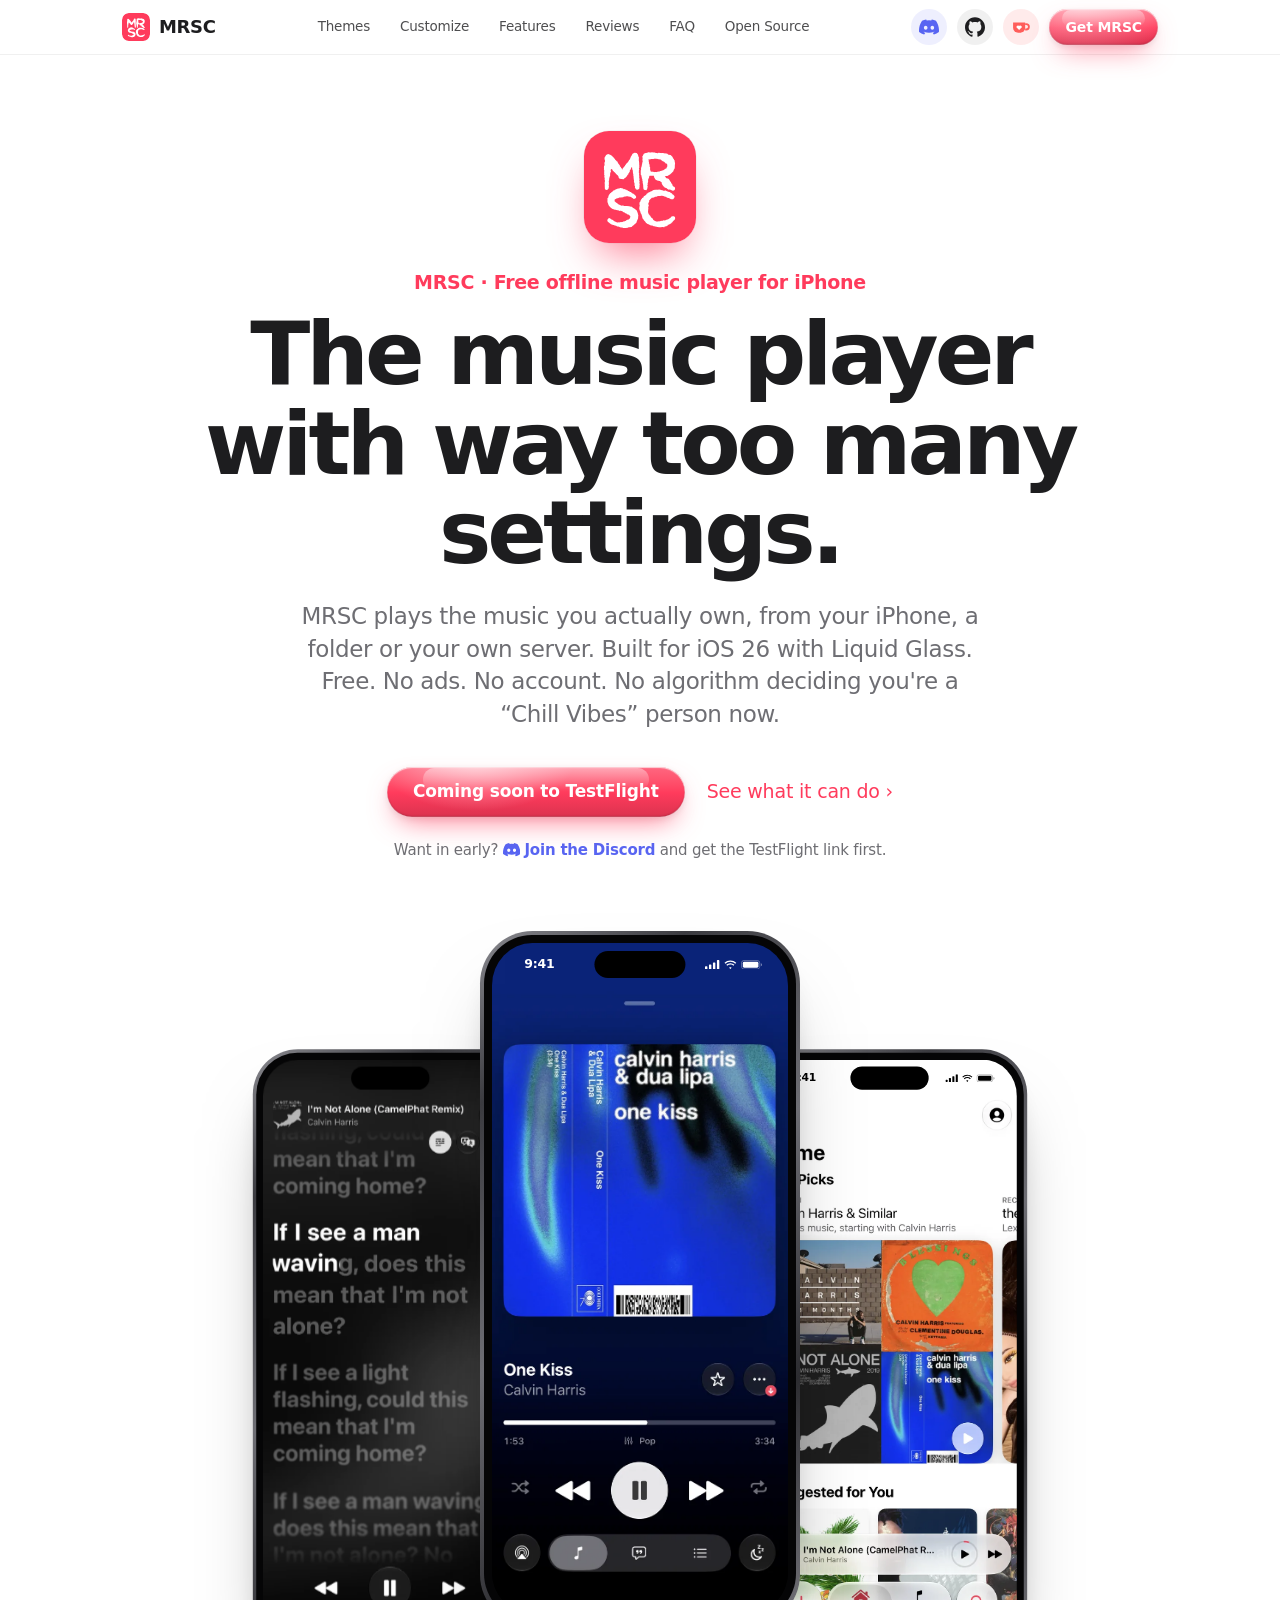
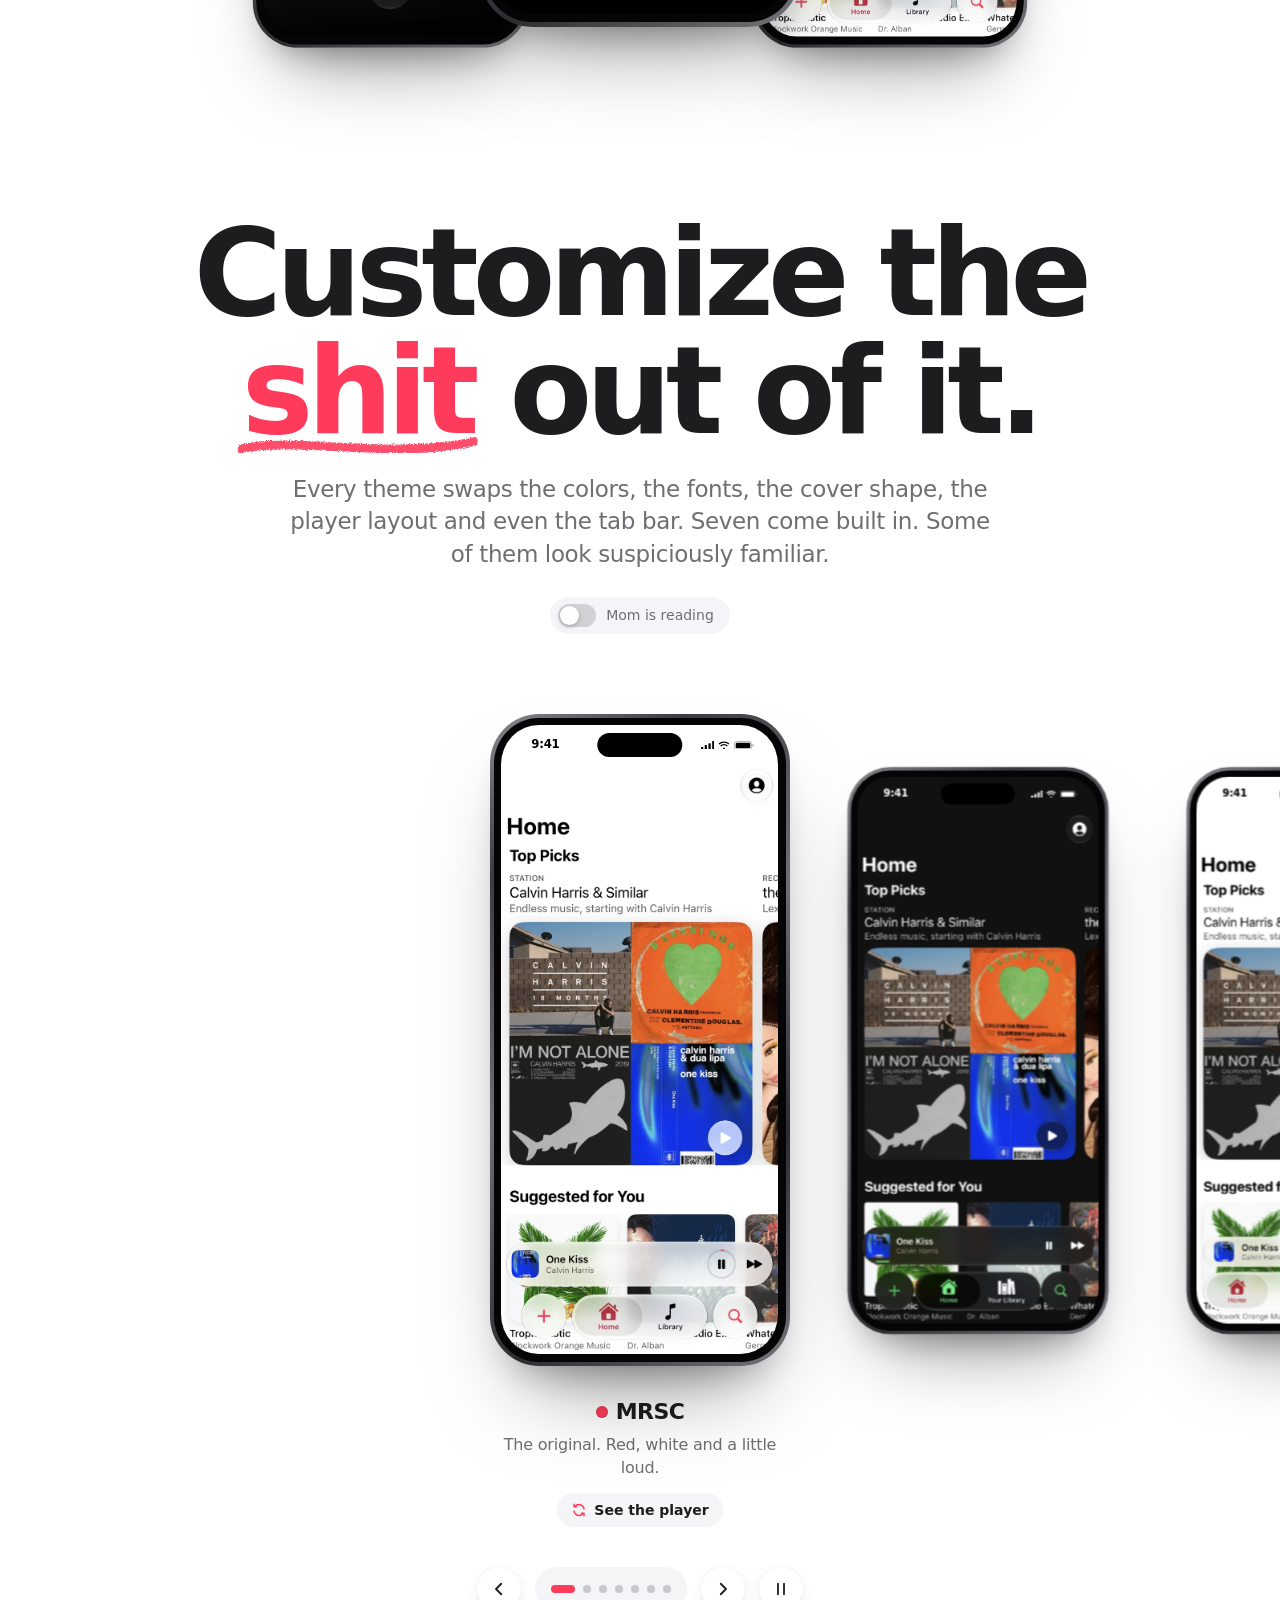
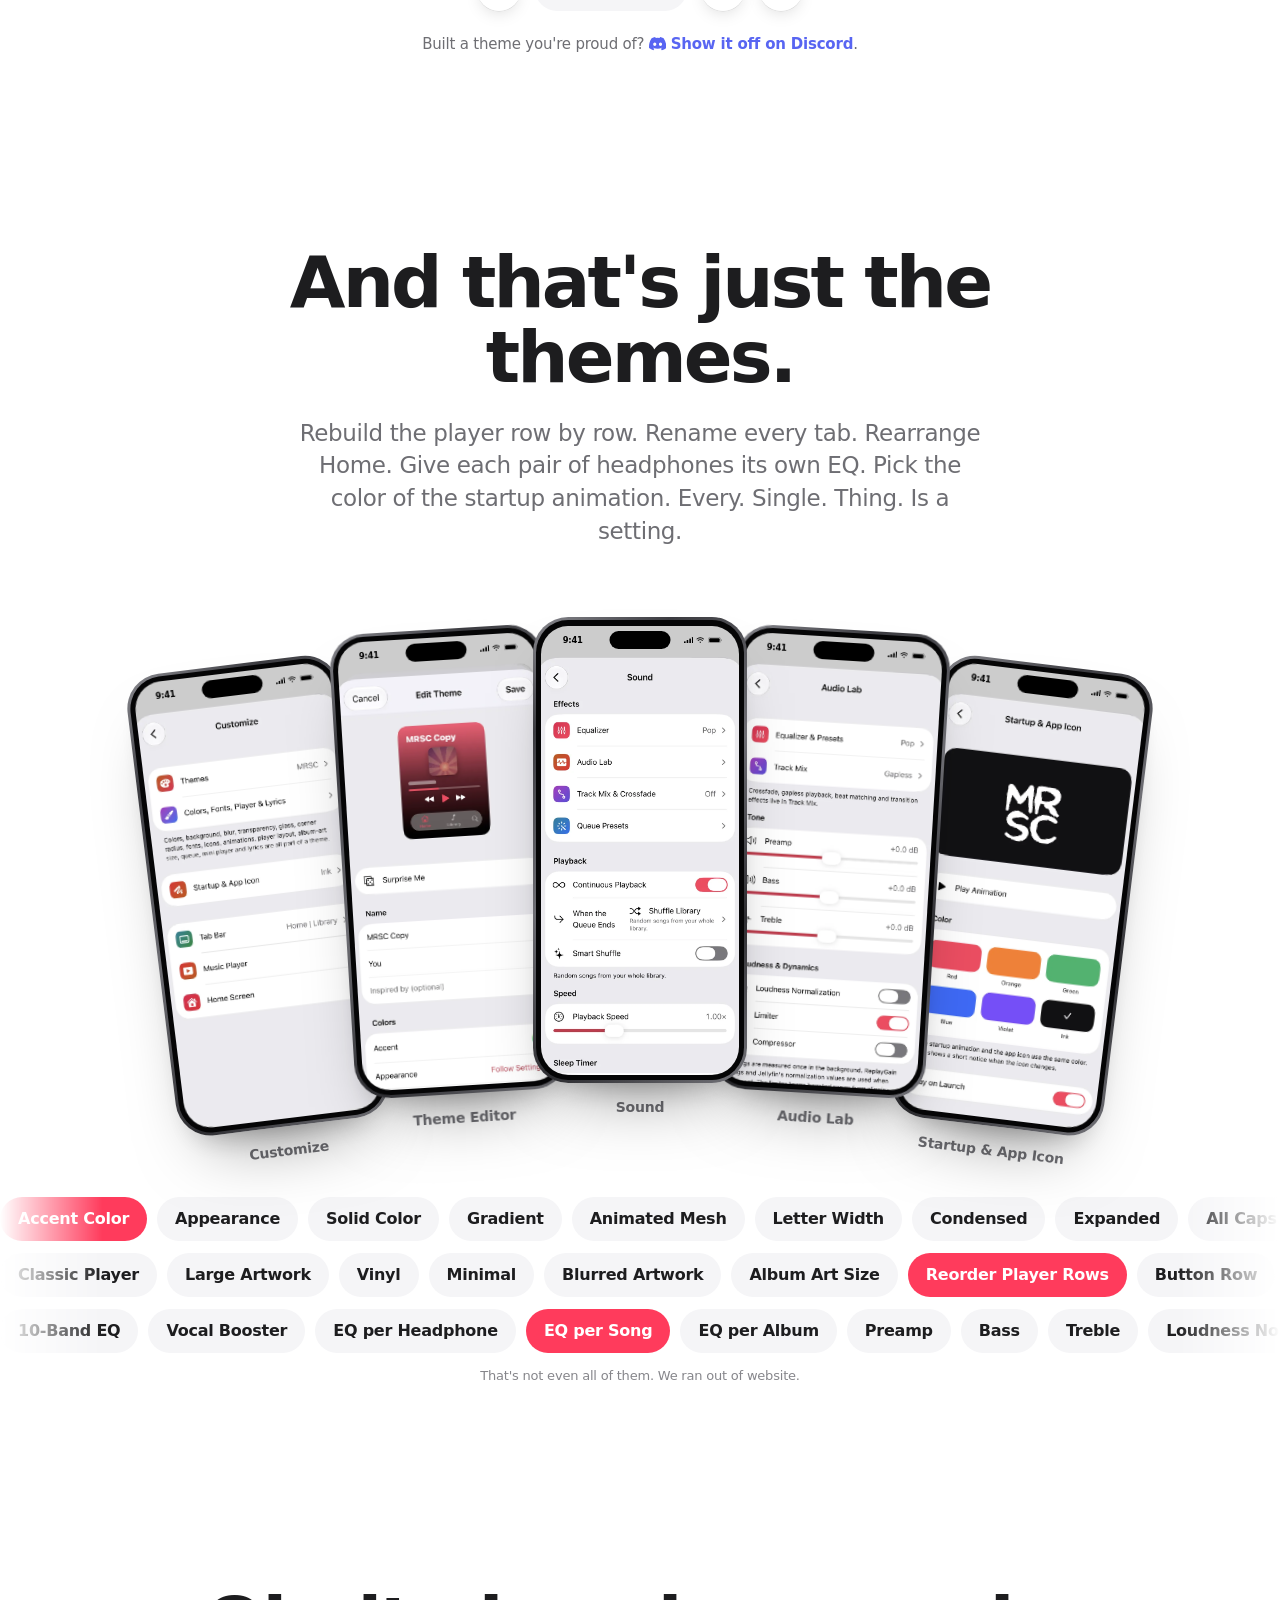
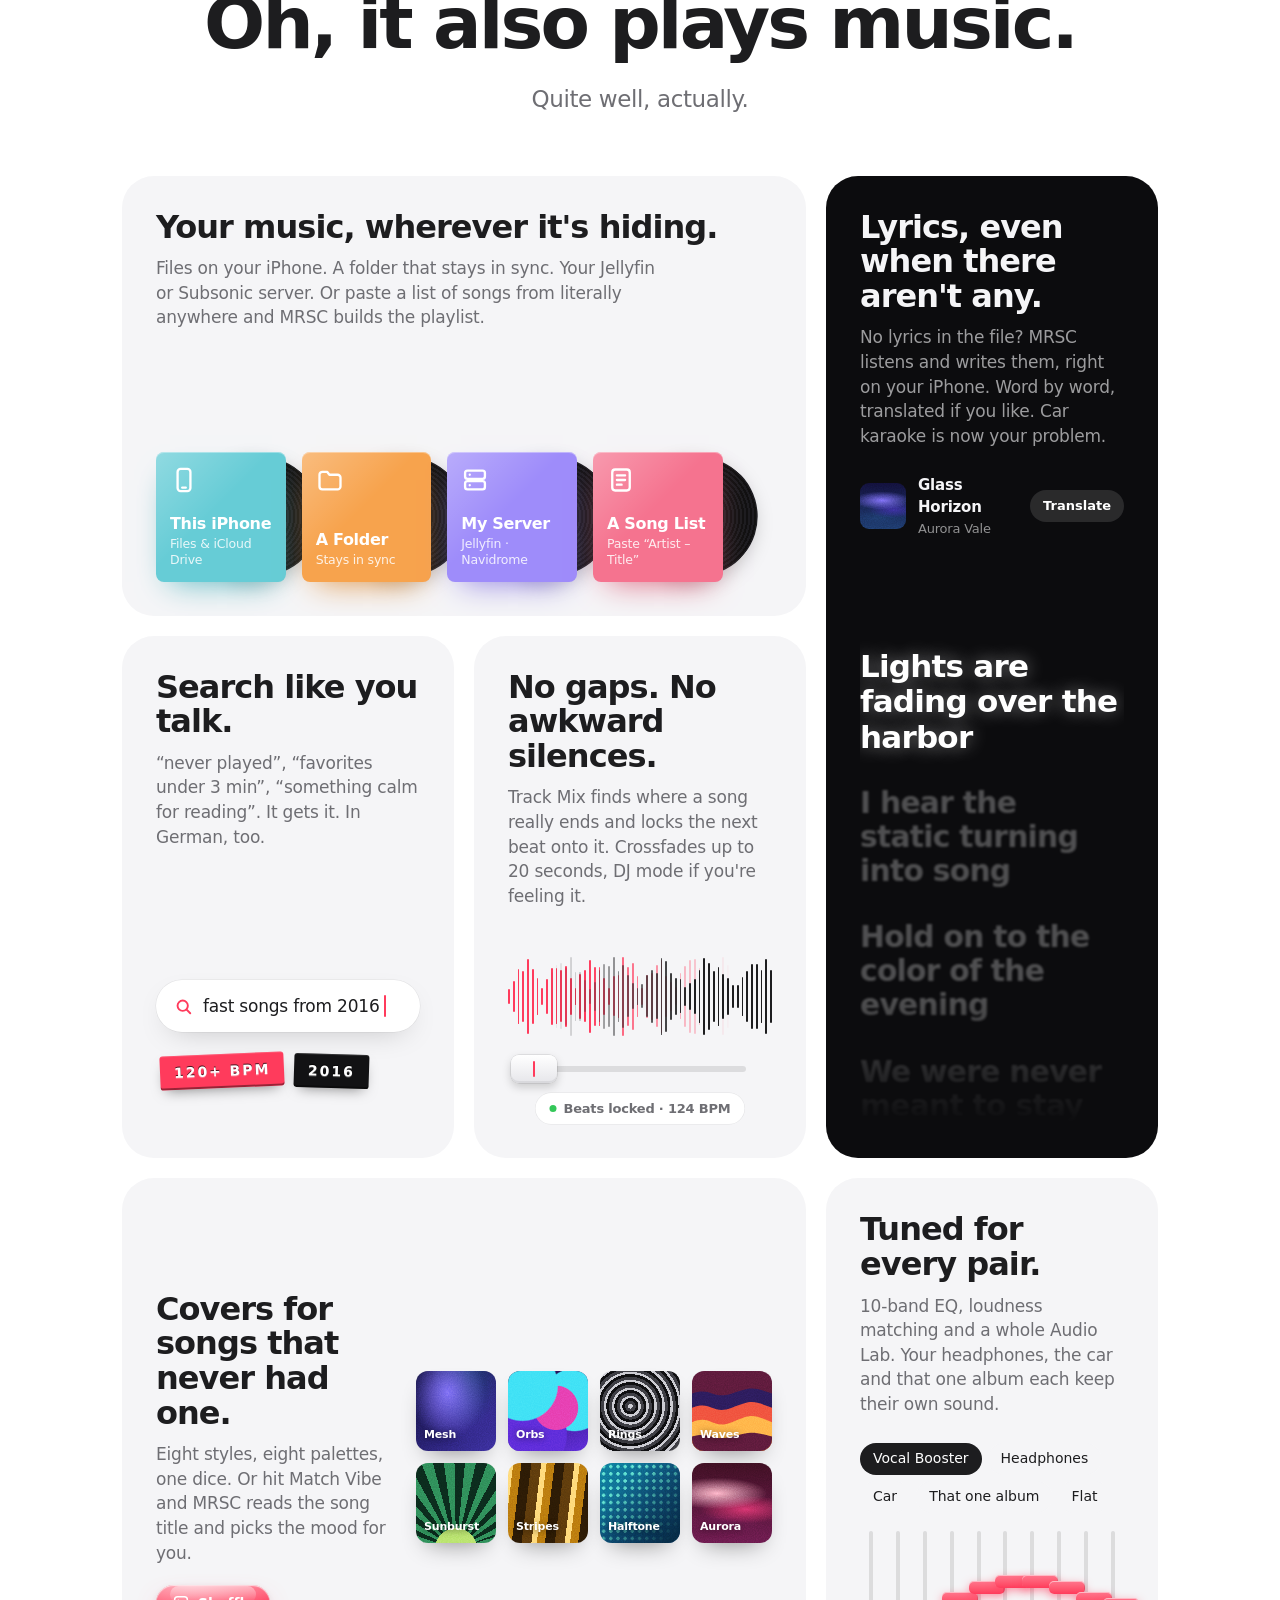
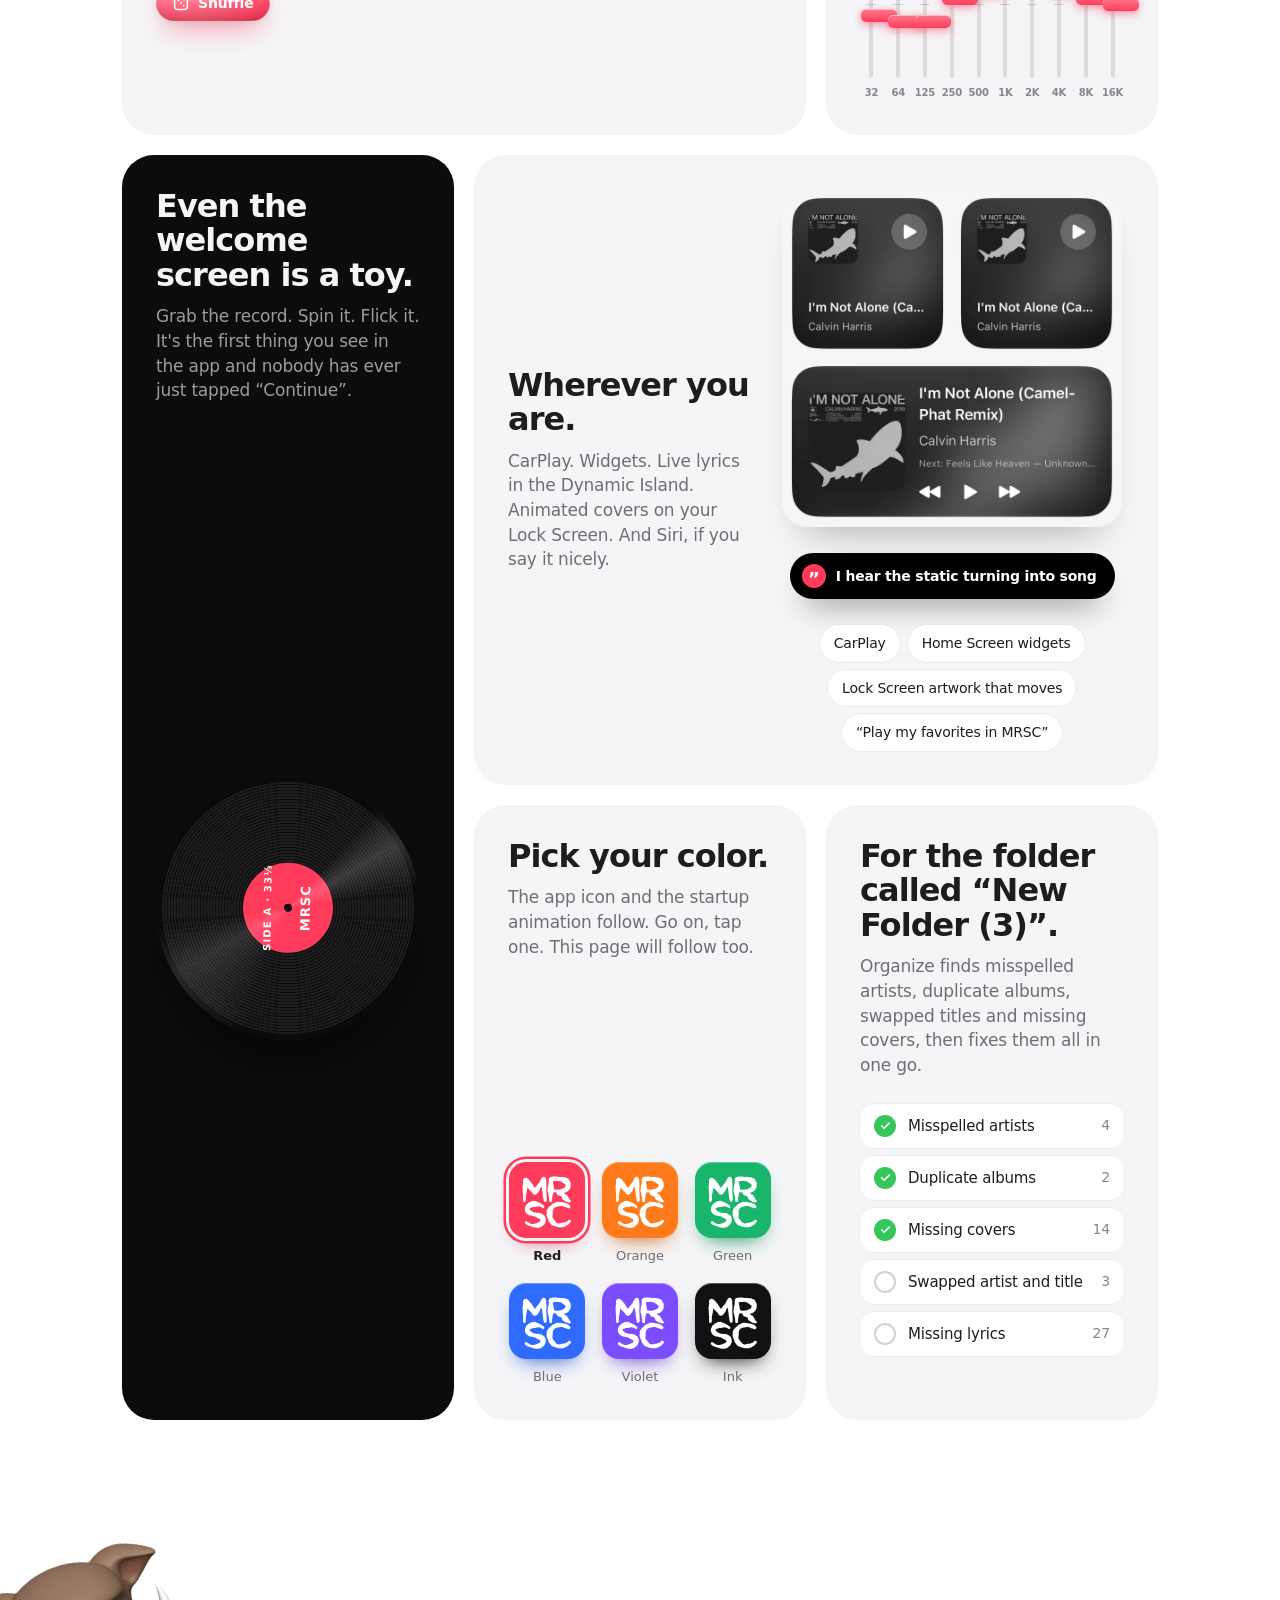
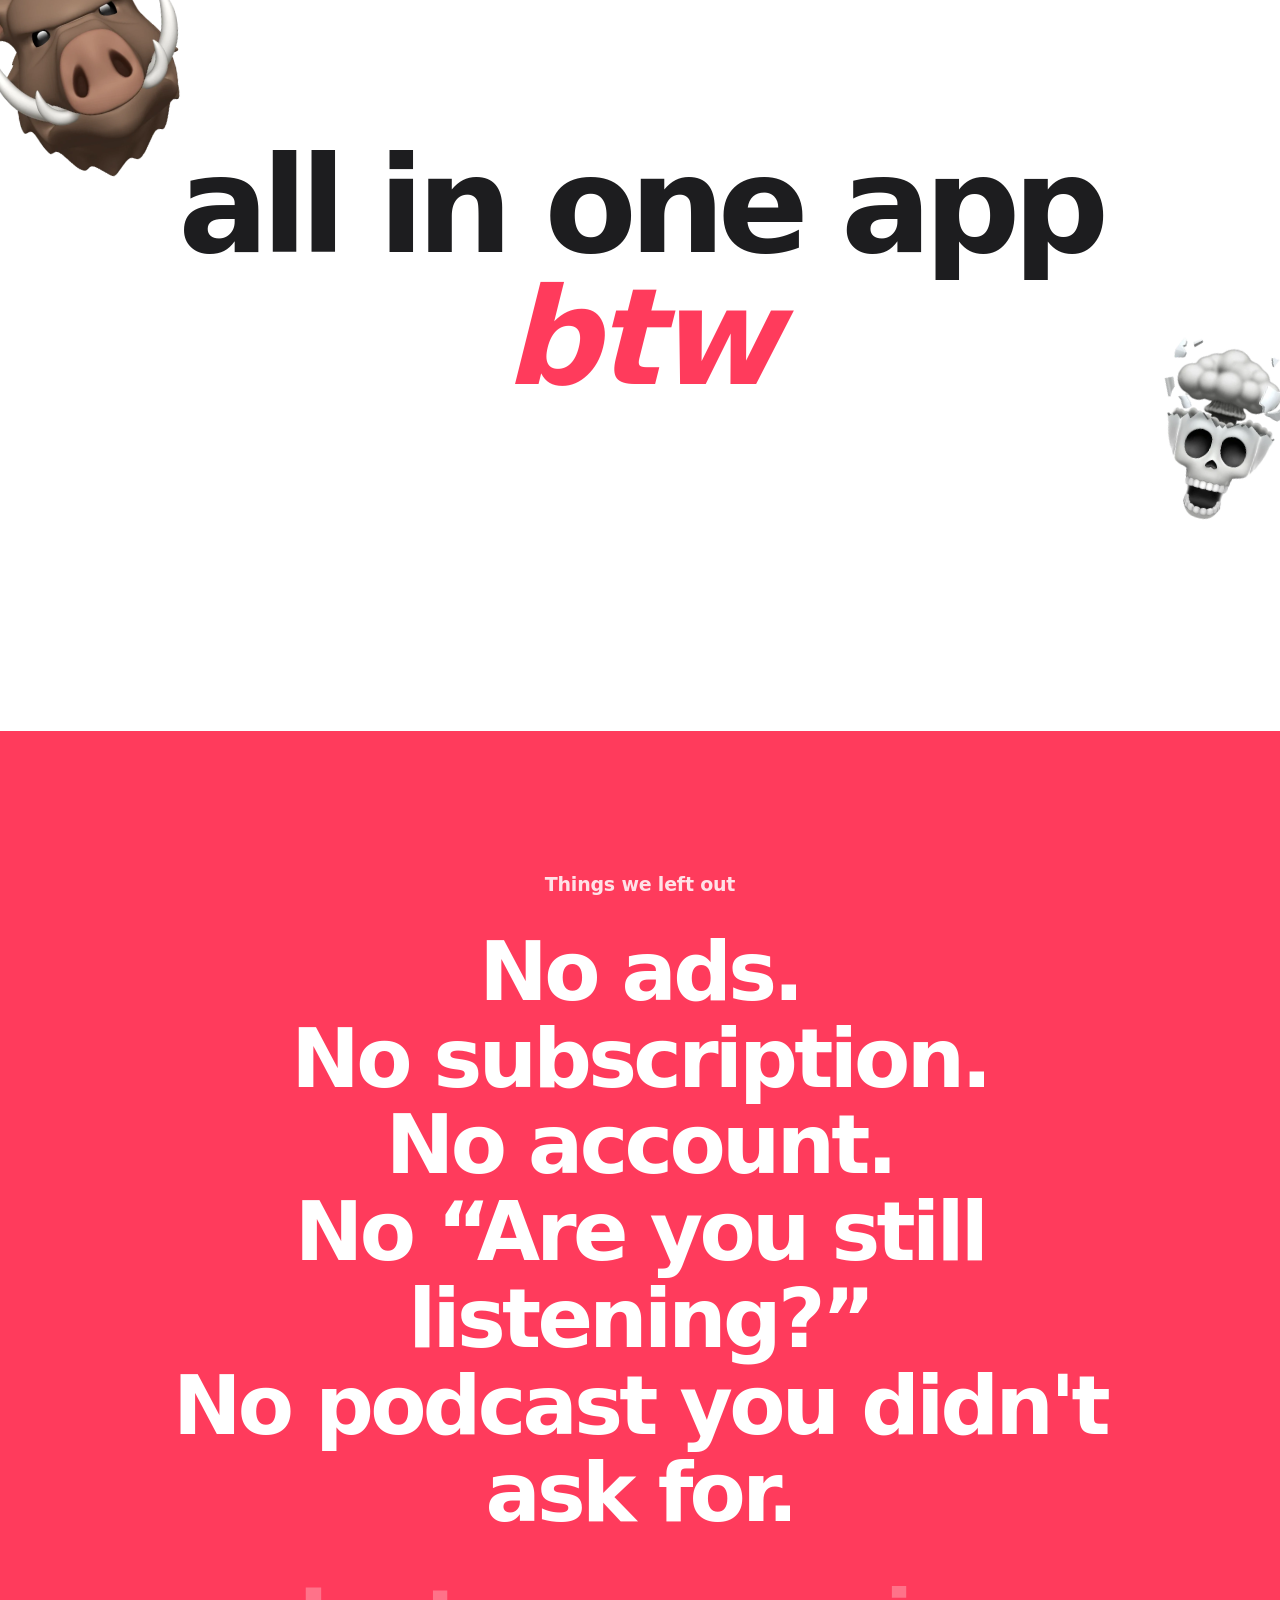
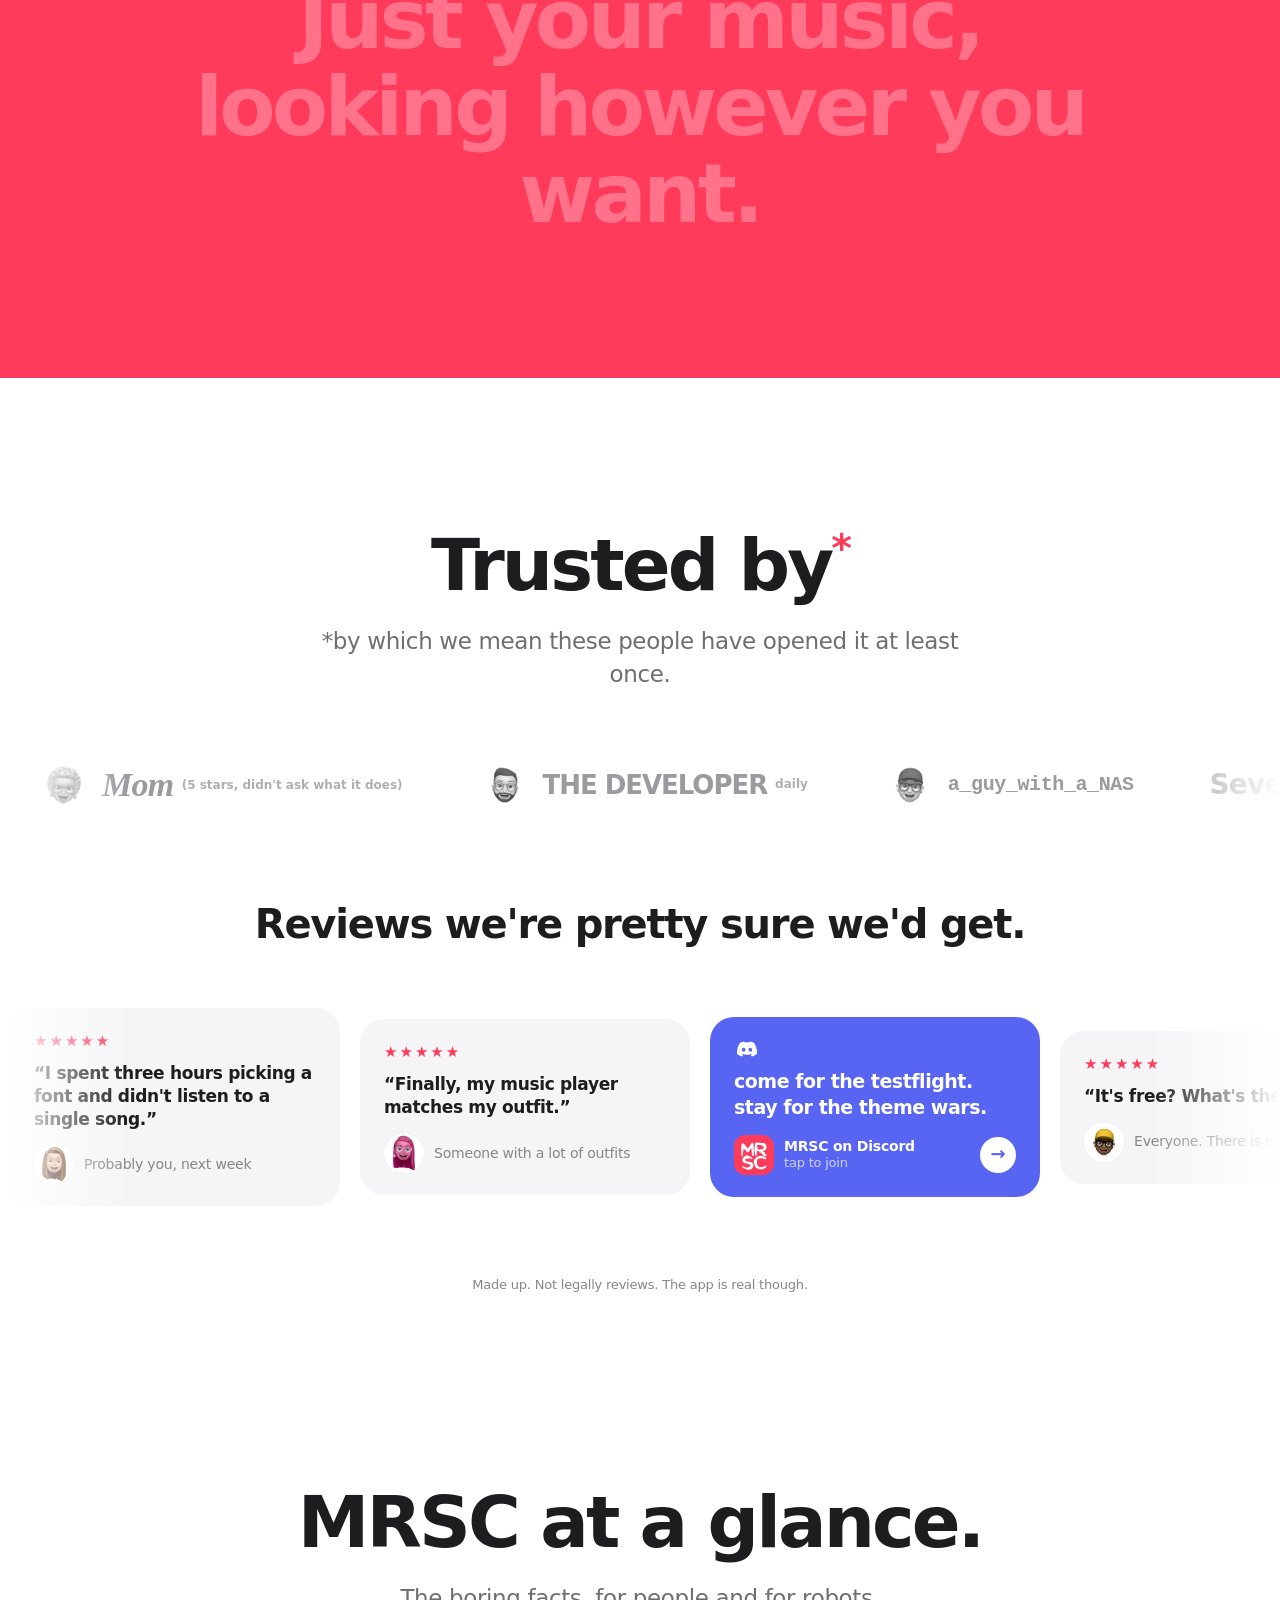
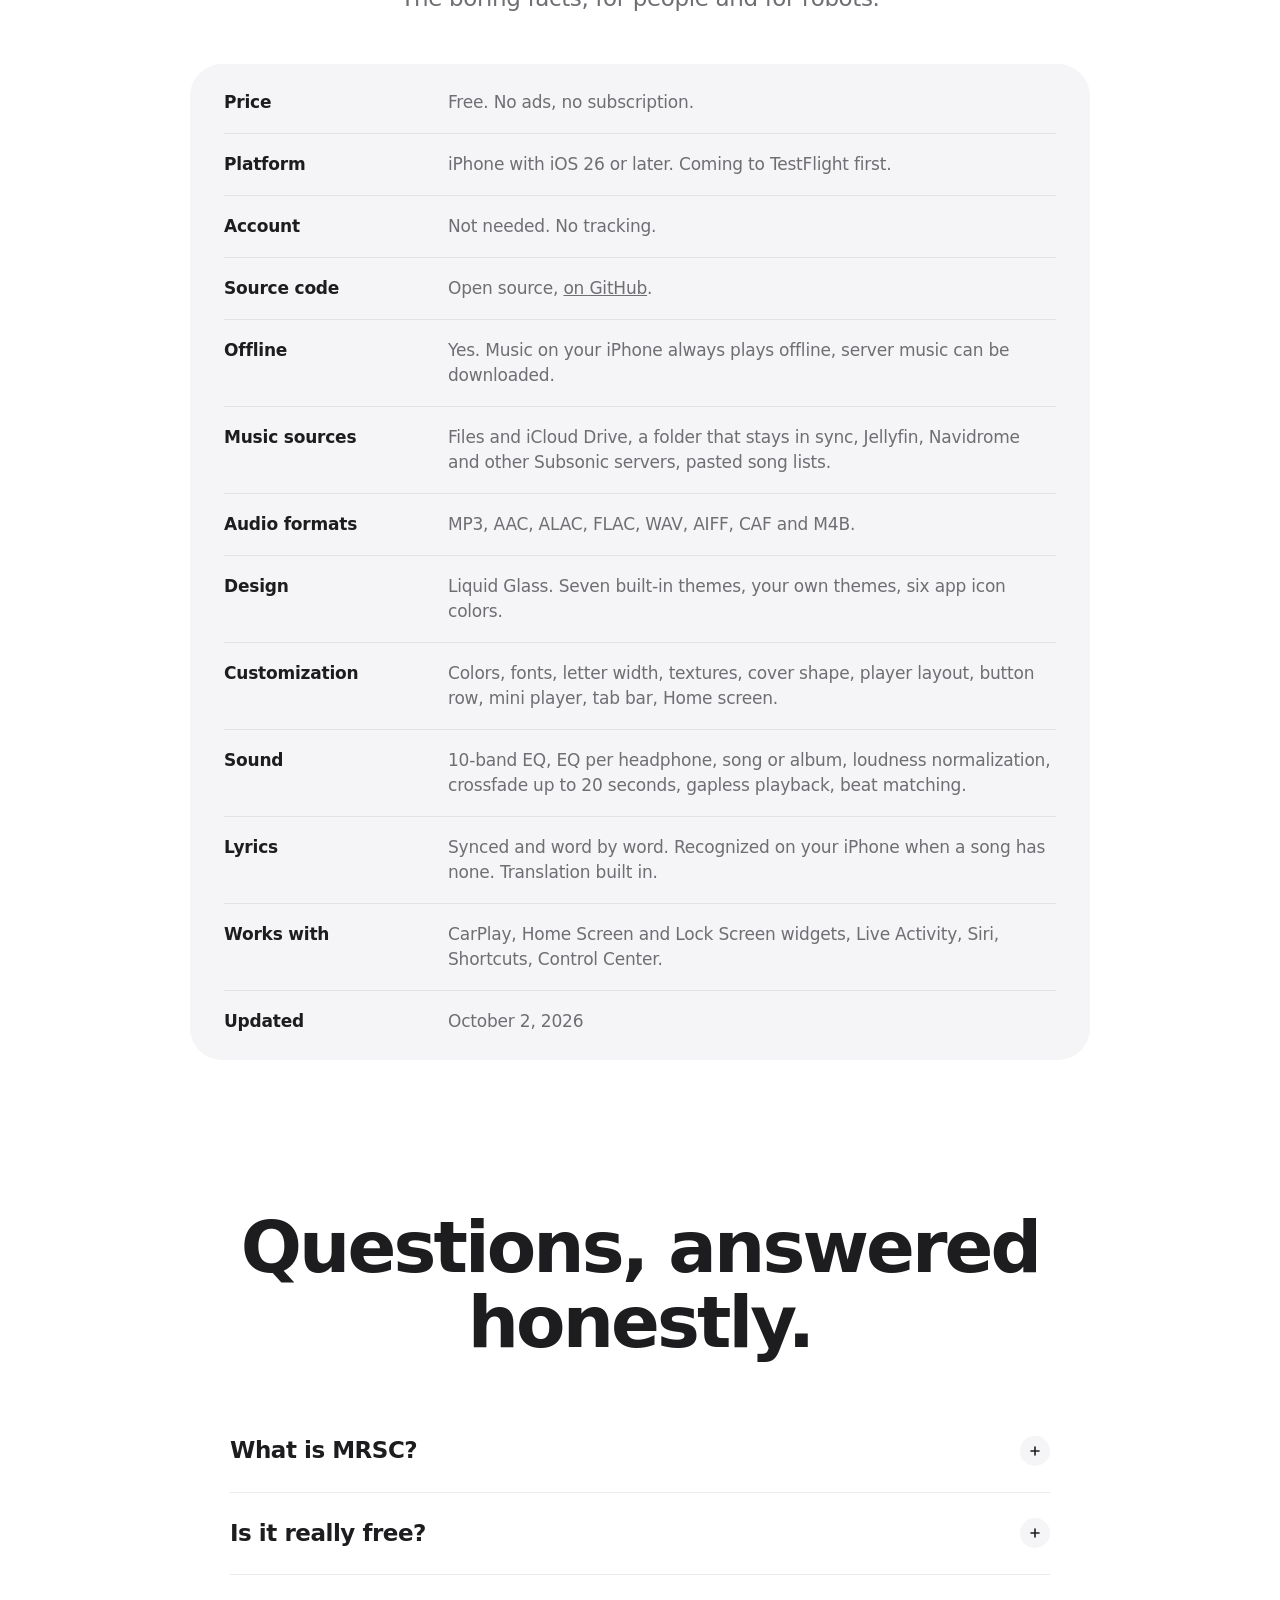
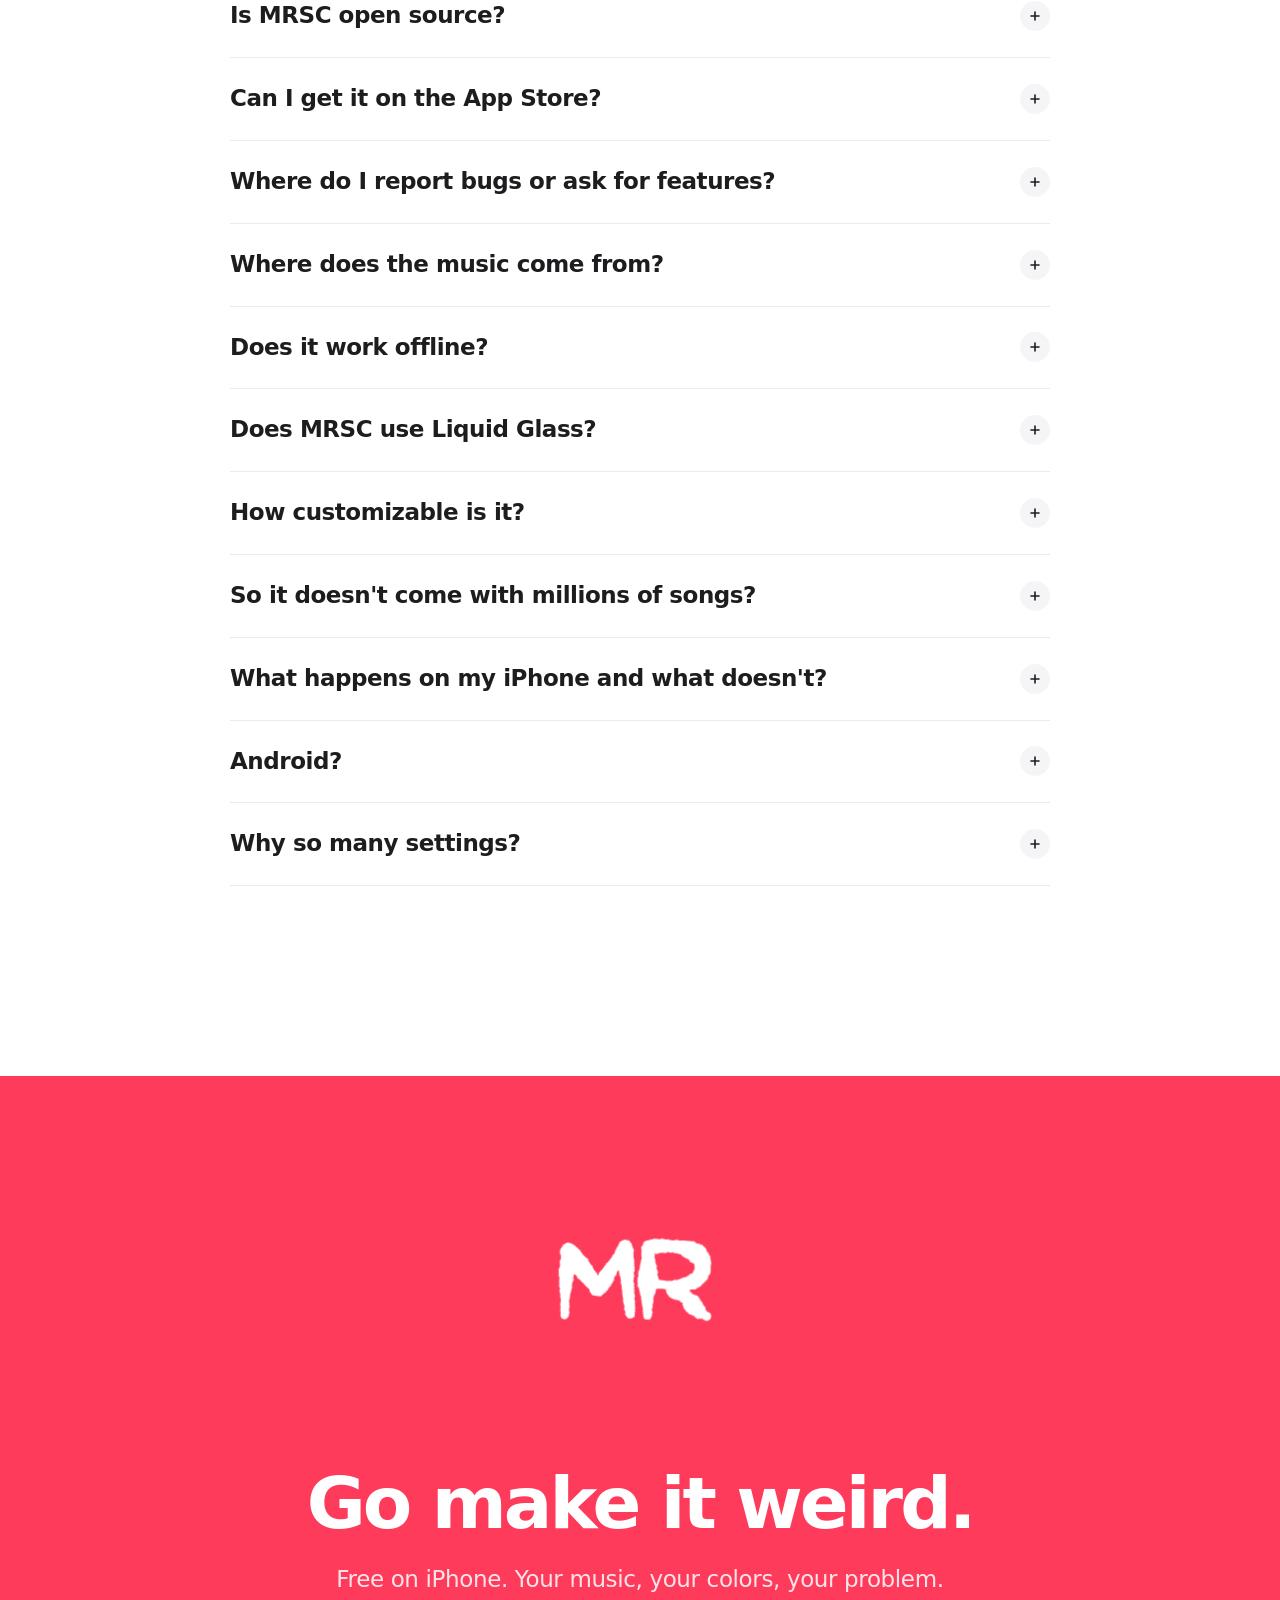
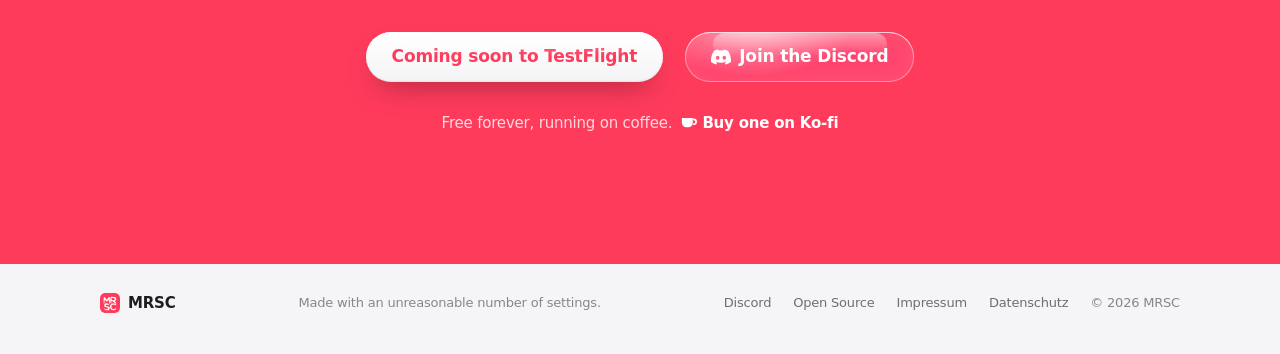
==== commit 640e5af7: "Artist catalogs from extensions, onboarding and lock screen polish - Artist pages merge synced, loca" ====
--- a/website/index.html
+++ b/website/index.html
@@ -214,7 +214,7 @@
  ]
 }
 </script>
-<link rel="stylesheet" href="styles.css?v=20261004d">
+<link rel="stylesheet" href="styles.css?v=20261005">
 <script>document.documentElement.classList.add('js')</script>
 <noscript><style>.splash{display:none}body.is-splashing{overflow:auto}</style></noscript>
 </head>
@@ -570,6 +570,6 @@
 
 <a class="theme-download" id="themeDownload" hidden></a>
 <script src="assets/wordmark.js"></script>
-<script src="app.js?v=20261004d"></script>
+<script src="app.js?v=20261005"></script>
 </body>
 </html>
